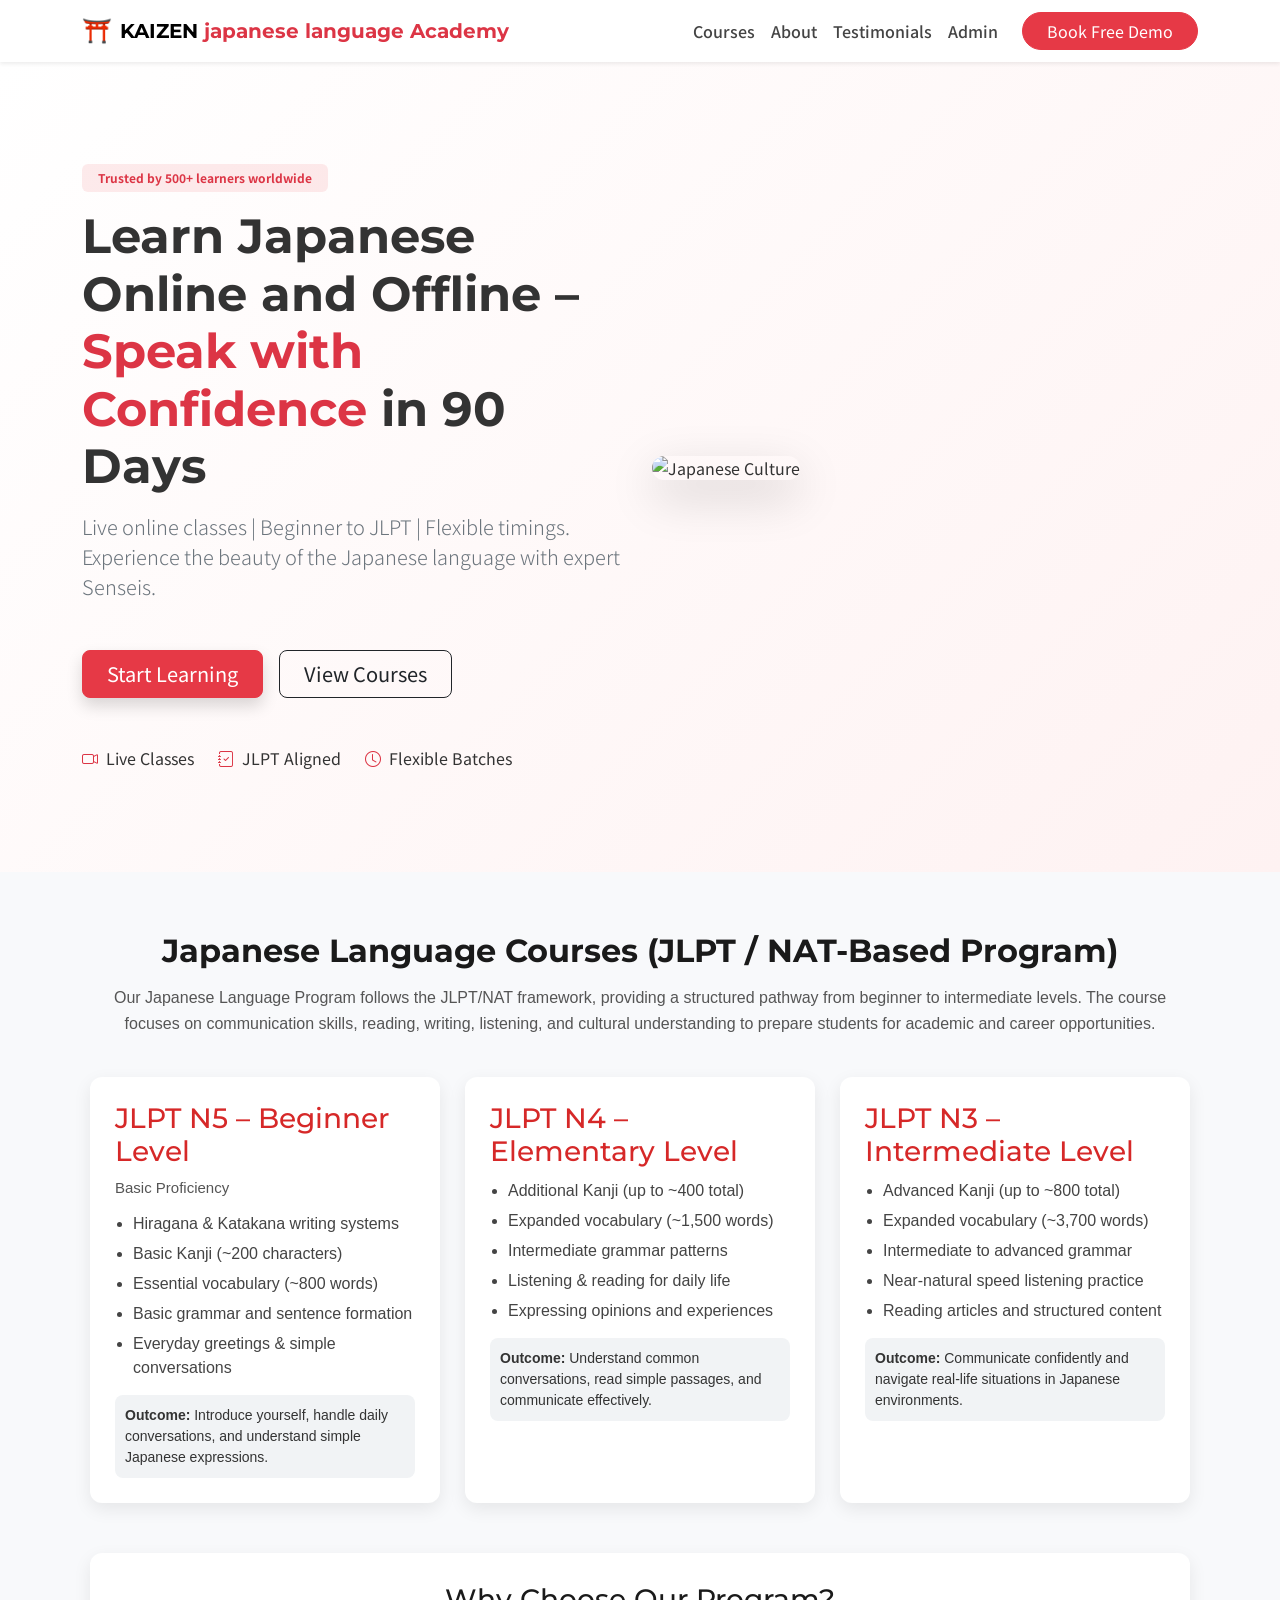
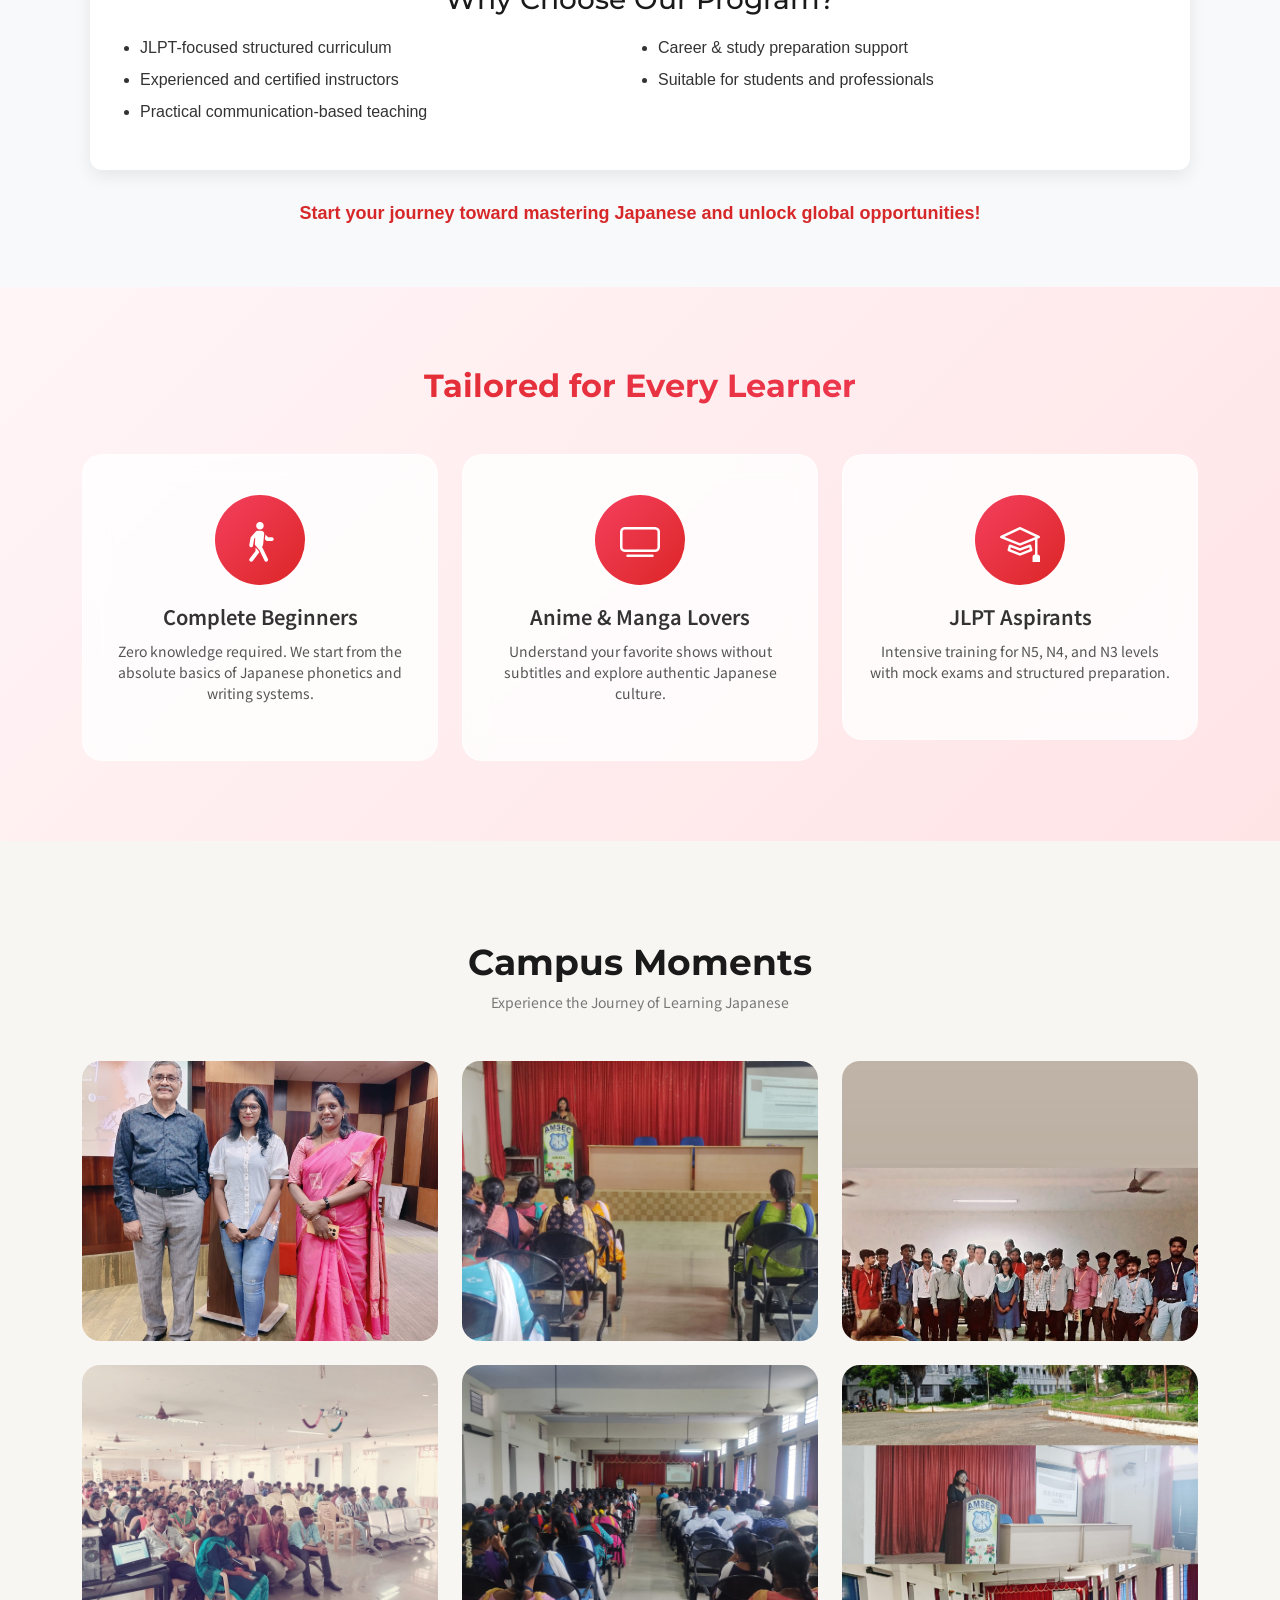
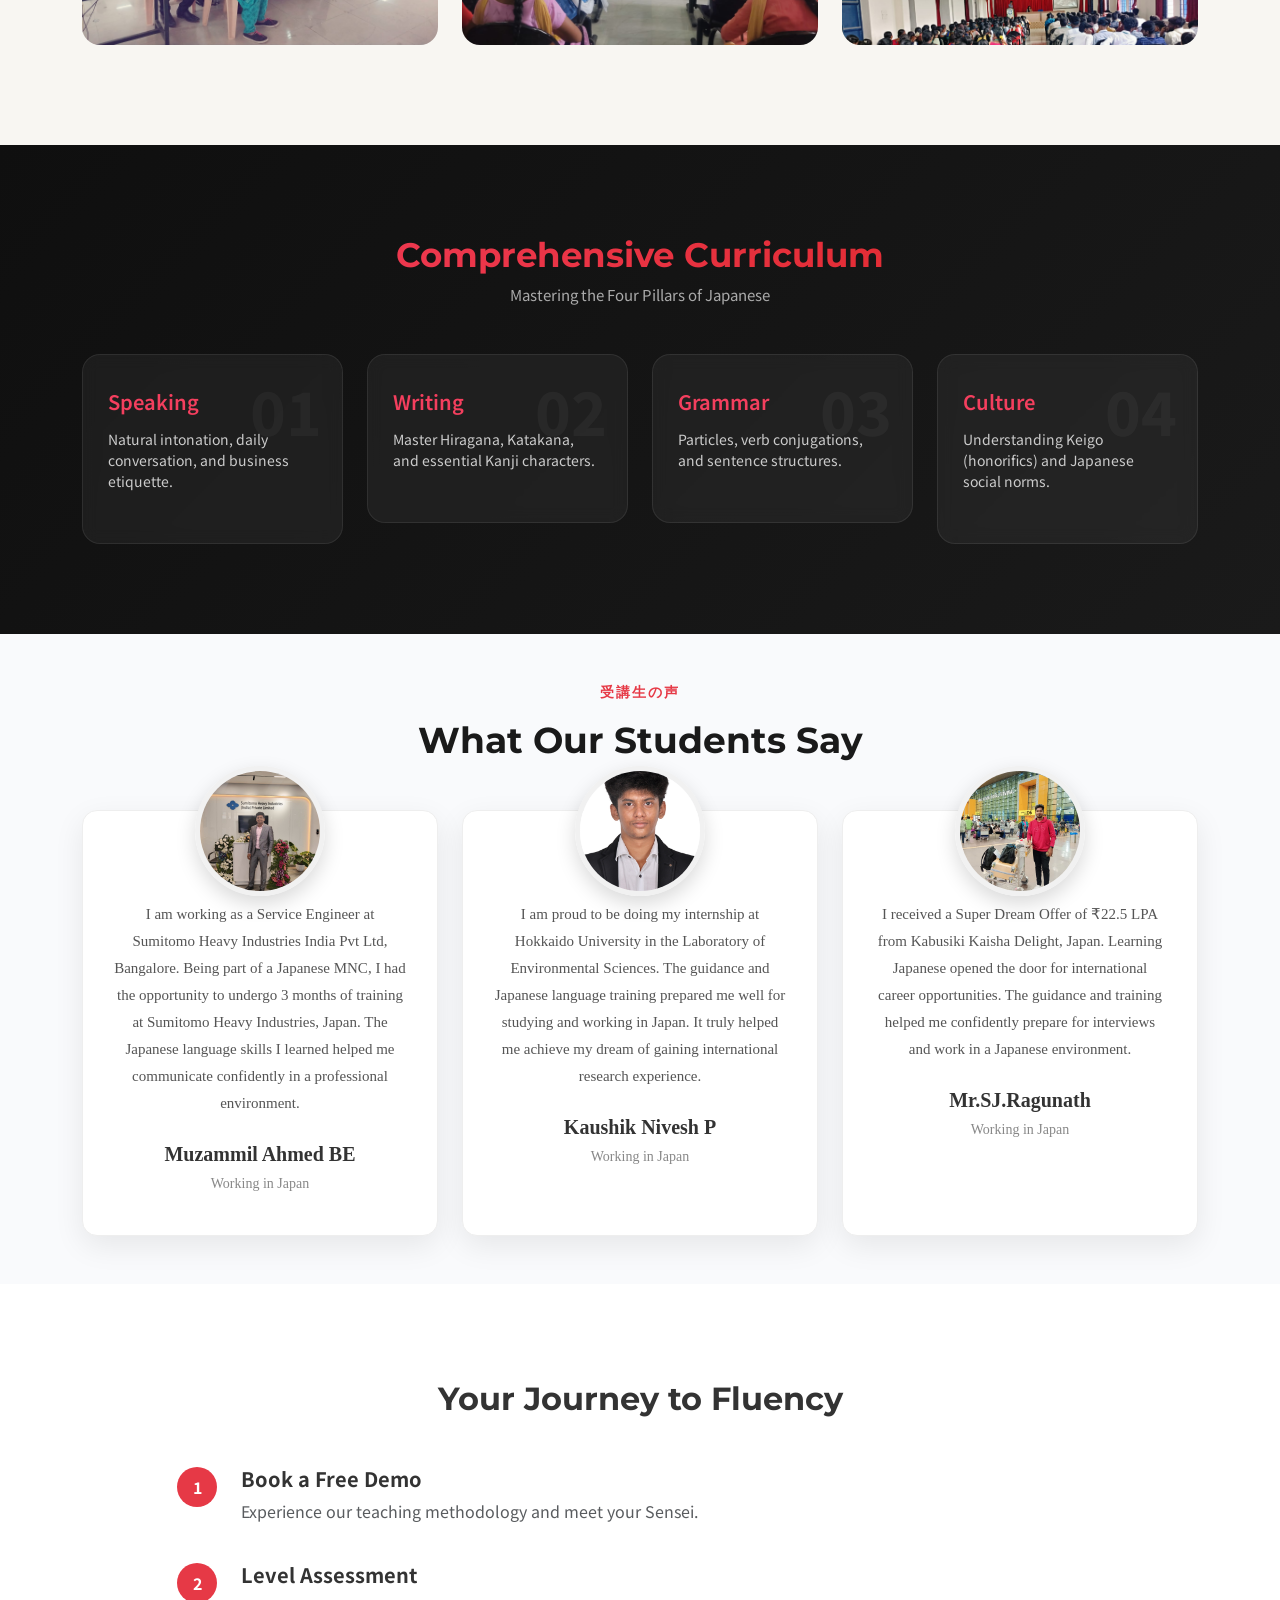
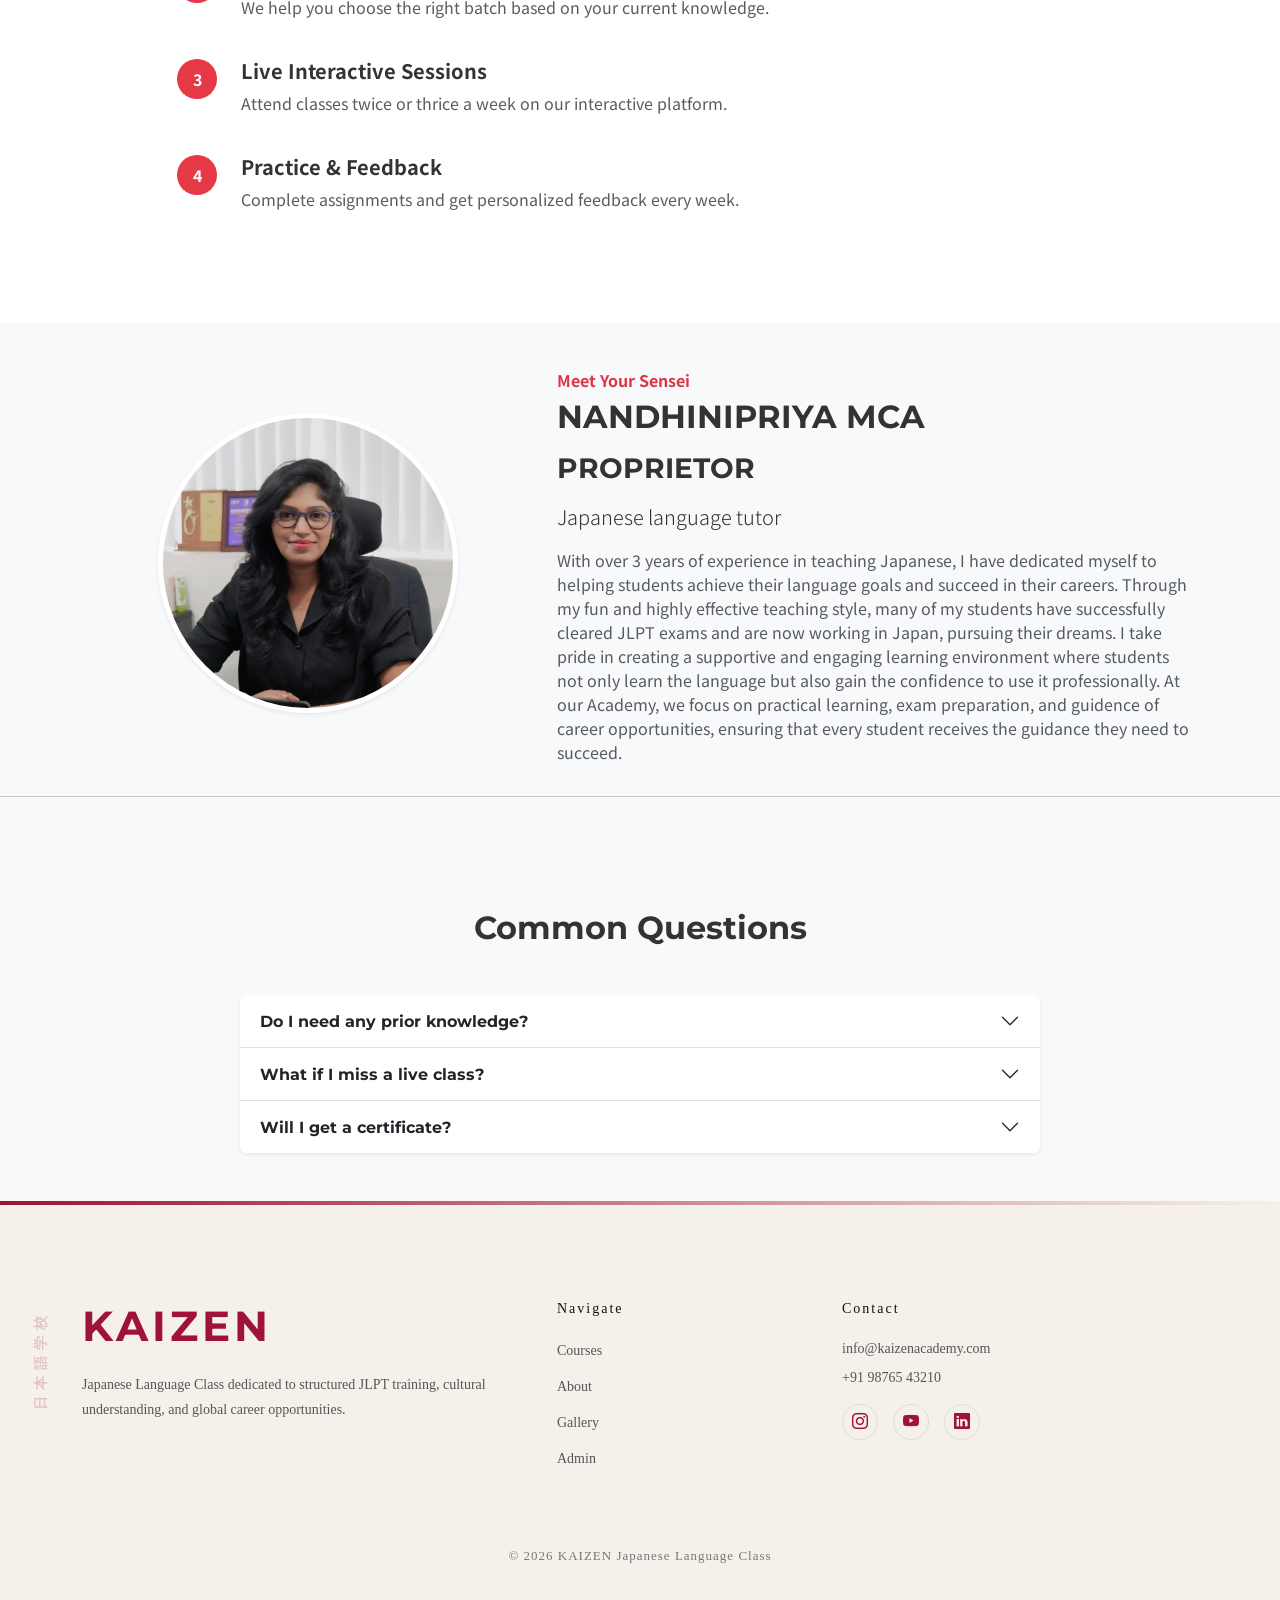
==== index.html @ ab524ec7 "first commit" ====
<!DOCTYPE html>
<html lang="en">
<head>
    <meta charset="UTF-8">
    <meta name="viewport" content="width=device-width, initial-scale=1.0">
    <title>Kaizen japanese language Academy| Master Japanese Online</title>
    <link rel="shortcut icon" href="IMG/icon1.jpg" type="image/x-icon">
    <link href="https://cdn.jsdelivr.net/npm/bootstrap@5.3.0/dist/css/bootstrap.min.css" rel="stylesheet">
    <link href="https://fonts.googleapis.com/css2?family=Montserrat:wght@400;700&family=Noto+Sans+JP:wght@300;500;700&display=swap" rel="stylesheet">
    <link rel="stylesheet" href="https://cdn.jsdelivr.net/npm/bootstrap-icons@1.11.1/font/bootstrap-icons.css">
    <link rel="stylesheet" href="css/style.css">
</head>
<body>

    <nav class="navbar navbar-expand-lg navbar-light bg-white sticky-top shadow-sm">
        <div class="container">
            <a class="navbar-brand d-flex align-items-center" href="index.html">
                <span class="logo-icon me-2">⛩️</span>
                <span class="fw-bold">KAIZEN<span class="text-danger"> japanese language Academy</span></span>
            </a>
            <button class="navbar-toggler" type="button" data-bs-toggle="collapse" data-bs-target="#navbarNav">
                <span class="navbar-toggler-icon"></span>
            </button>
            <div class="collapse navbar-collapse" id="navbarNav">
                <ul class="navbar-nav ms-auto align-items-center">
                    <li class="nav-item"><a class="nav-link" href="#courses">Courses</a></li>
                    <li class="nav-item"><a class="nav-link" href="#about">About</a></li>
                    <li class="nav-item"><a class="nav-link" href="#testimonials">Testimonials</a></li>
                    <li class="nav-item"><a class="nav-link" href="admin-login.html">Admin</a></li>
                    <li class="nav-item ms-lg-3">
                        <a class="btn btn-danger rounded-pill px-4" href="register.html">Book Free Demo</a>
                    </li>
                </ul>
            </div>
        </div>
    </nav>

    <header class="hero-section d-flex align-items-center">
        <div class="container">
            <div class="row align-items-center">
                <div class="col-lg-6">
                    <span class="badge bg-soft-danger text-danger mb-3 px-3 py-2">Trusted by 500+ learners worldwide</span>
                    <h1 class="display-5 fw-bold mb-3">Learn Japanese Online and Offline  – <br><span class="text-danger">Speak with Confidence</span> in 90 Days</h1>
                    <p class="lead mb-5 text-secondary">Live online classes | Beginner to JLPT | Flexible timings. Experience the beauty of the Japanese language with expert Senseis.</p>
                    <div class="d-flex gap-3">
                        <a href="register.html" class="btn btn-danger btn-lg px-4 shadow">Start Learning</a>
                        <a href="#courses" class="btn btn-outline-dark btn-lg px-4">View Courses</a>
                    </div>
                    <div class="mt-5 d-flex gap-4 highlight-icons">
                        <div class="d-flex align-items-center"><i class="bi bi-camera-video me-2 text-danger"></i> Live Classes</div>
                        <div class="d-flex align-items-center"><i class="bi bi-journal-check me-2 text-danger"></i> JLPT Aligned</div>
                        <div class="d-flex align-items-center"><i class="bi bi-clock me-2 text-danger"></i> Flexible Batches</div>
                    </div>
                </div>
                <div class="col-lg-6 d-none d-lg-block">
                    <img src="https://images.unsplash.com/photo-1528164344705-47542687000d?auto=format&fit=crop&w=800&q=80" alt="Japanese Culture" class="img-fluid rounded-4 shadow-lg">
                </div>
            </div>
        </div>
    </header>

    <section class="jlpt-section">
    <div class="jlpt-container">

        <h2 class="jlpt-title">Japanese Language Courses (JLPT / NAT-Based Program)</h2>
        <p class="jlpt-description">
            Our Japanese Language Program follows the JLPT/NAT framework, providing a structured pathway 
            from beginner to intermediate levels. The course focuses on communication skills, reading, writing, 
            listening, and cultural understanding to prepare students for academic and career opportunities.
        </p>

        <div class="level-grid">

            <!-- N5 -->
            <div class="level-card">
                <h3>JLPT N5 – Beginner Level</h3>
                <h4>Basic Proficiency</h4>
                <ul>
                    <li>Hiragana & Katakana writing systems</li>
                    <li>Basic Kanji (~200 characters)</li>
                    <li>Essential vocabulary (~800 words)</li>
                    <li>Basic grammar and sentence formation</li>
                    <li>Everyday greetings & simple conversations</li>
                </ul>
                <div class="outcome">
                    <strong>Outcome:</strong> Introduce yourself, handle daily conversations, and understand simple Japanese expressions.
                </div>
            </div>

            <!-- N4 -->
            <div class="level-card">
                <h3>JLPT N4 – Elementary Level</h3>
                <ul>
                    <li>Additional Kanji (up to ~400 total)</li>
                    <li>Expanded vocabulary (~1,500 words)</li>
                    <li>Intermediate grammar patterns</li>
                    <li>Listening & reading for daily life</li>
                    <li>Expressing opinions and experiences</li>
                </ul>
                <div class="outcome">
                    <strong>Outcome:</strong> Understand common conversations, read simple passages, and communicate effectively.
                </div>
            </div>

            <!-- N3 -->
            <div class="level-card">
                <h3>JLPT N3 – Intermediate Level</h3>
                <ul>
                    <li>Advanced Kanji (up to ~800 total)</li>
                    <li>Expanded vocabulary (~3,700 words)</li>
                    <li>Intermediate to advanced grammar</li>
                    <li>Near-natural speed listening practice</li>
                    <li>Reading articles and structured content</li>
                </ul>
                <div class="outcome">
                    <strong>Outcome:</strong> Communicate confidently and navigate real-life situations in Japanese environments.
                </div>
            </div>

        </div>

        <!-- Why Choose -->
        <div class="why-section">
            <h3>Why Choose Our Program?</h3>
            <ul>
                <li>JLPT-focused structured curriculum</li>
                <li>Experienced and certified instructors</li>
                <li>Practical communication-based teaching</li>
                <li>Career & study preparation support</li>
                <li>Suitable for students and professionals</li>
            </ul>
        </div>

        <div class="cta">
            Start your journey toward mastering Japanese and unlock global opportunities!
        </div>

    </div>
</section>

<section class="learner-section">
    <div class="container">
        <h3 class="text-center learner-title mb-5">
            Tailored for Every Learner
        </h3>

        <div class="row g-4">

            <!-- Beginners -->
            <div class="col-md-4">
                <div class="learner-card">
                    <div class="icon-circle">
                        <i class="bi bi-person-walking"></i>
                    </div>
                    <h5>Complete Beginners</h5>
                    <p>
                        Zero knowledge required. We start from the absolute basics 
                        of Japanese phonetics and writing systems.
                    </p>
                </div>
            </div>

            <!-- Anime Lovers -->
            <div class="col-md-4">
                <div class="learner-card">
                    <div class="icon-circle">
                        <i class="bi bi-tv"></i>
                    </div>
                    <h5>Anime & Manga Lovers</h5>
                    <p>
                        Understand your favorite shows without subtitles 
                        and explore authentic Japanese culture.
                    </p>
                </div>
            </div>

            <!-- JLPT Aspirants -->
            <div class="col-md-4">
                <div class="learner-card">
                    <div class="icon-circle">
                        <i class="bi bi-mortarboard"></i>
                    </div>
                    <h5>JLPT Aspirants</h5>
                    <p>
                        Intensive training for N5, N4, and N3 levels 
                        with mock exams and structured preparation.
                    </p>
                </div>
            </div>

        </div>
    </div>
</section>
<section id="gallery" class="gallery-section">
    <div class="container">

        <div class="text-center mb-5">
            <h2 class="gallery-title">Campus Moments</h2>
            <p class="gallery-subtitle">Experience the Journey of Learning Japanese</p>
        </div>

        <div class="row g-4">

            <!-- Image 1 -->
            <div class="col-lg-4 col-md-6">
                <div class="gallery-card">
                    <img src="IMG/c2.jpeg" alt="Classroom">
                    <div class="gallery-overlay">
                        <h5>Interactive Classes</h5>
                    </div>
                </div>
            </div>

            <!-- Image 2 -->
            <div class="col-lg-4 col-md-6">
                <div class="gallery-card">
                    <img src="IMG/c3.jpeg" alt="JLPT Training">
                    <div class="gallery-overlay">
                        <h5>JLPT Preparation</h5>
                    </div>
                </div>
            </div>

            <!-- Image 3 -->
            <div class="col-lg-4 col-md-6">
                <div class="gallery-card">
                    <img src="IMG/c4.jpeg" alt="Cultural Activities">
                    <div class="gallery-overlay">
                        <h5>Cultural Activities</h5>
                    </div>
                </div>
            </div>

            <!-- Image 4 -->
            <div class="col-lg-4 col-md-6">
                <div class="gallery-card">
                    <img src="IMG/c5.jpeg" alt="Student Success">
                    <div class="gallery-overlay">
                        <h5>Student Achievements</h5>
                    </div>
                </div>
            </div>

            <!-- Image 5 -->
            <div class="col-lg-4 col-md-6">
                <div class="gallery-card">
                    <img src="IMG/c9.jpeg" alt="Group Session">
                    <div class="gallery-overlay">
                        <h5>Group Sessions</h5>
                    </div>
                </div>
            </div>

            <!-- Image 6 -->
            <div class="col-lg-4 col-md-6">
                <div class="gallery-card">
                    <img src="IMG/c8.jpeg" alt="Language Practice">
                    <div class="gallery-overlay">
                        <h5>Language Practice</h5>
                    </div>
                </div>
            </div>

        </div>
    </div>
</section>
<section id="courses" class="curriculum-section">
    <div class="container">
        <div class="text-center mb-5">
            <h2 class="curriculum-title">Comprehensive Curriculum</h2>
            <p class="curriculum-subtitle">Mastering the Four Pillars of Japanese</p>
        </div>

        <div class="row g-4">

            <!-- Speaking -->
            <div class="col-lg-3 col-md-6">
                <div class="curriculum-card">
                    <span class="bg-number">01</span>
                    <h5>Speaking</h5>
                    <p>Natural intonation, daily conversation, and business etiquette.</p>
                </div>
            </div>

            <!-- Writing -->
            <div class="col-lg-3 col-md-6">
                <div class="curriculum-card">
                    <span class="bg-number">02</span>
                    <h5>Writing</h5>
                    <p>Master Hiragana, Katakana, and essential Kanji characters.</p>
                </div>
            </div>

            <!-- Grammar -->
            <div class="col-lg-3 col-md-6">
                <div class="curriculum-card">
                    <span class="bg-number">03</span>
                    <h5>Grammar</h5>
                    <p>Particles, verb conjugations, and sentence structures.</p>
                </div>
            </div>

            <!-- Culture -->
            <div class="col-lg-3 col-md-6">
                <div class="curriculum-card">
                    <span class="bg-number">04</span>
                    <h5>Culture</h5>
                    <p>Understanding Keigo (honorifics) and Japanese social norms.</p>
                </div>
            </div>

        </div>
    </div>
</section>
<section id="testimonials" class="testimonial-section py-5">
<div class="container">

<div class="text-center mb-5">
<p class="testimonial-jp">受講生の声</p>
<h2 class="testimonial-title">What Our Students Say</h2>
</div>

<div class="row g-4">

<!-- Testimonial 1 -->
<div class="col-lg-4 col-md-6">
<div class="testimonial-card">

<div class="student-img">
<img src="IMG/s2.jpeg" alt="Arun Kumar">
</div>

<div class="stars">
★★★★★
</div>

<p class="testimonial-text">
I am working as a Service Engineer at Sumitomo Heavy Industries India Pvt Ltd, Bangalore.
Being part of a Japanese MNC, I had the opportunity to undergo 3 months of training at Sumitomo Heavy Industries, Japan.
The Japanese language skills I learned helped me communicate confidently in a professional environment.

<div class="student-info">
<h5>Muzammil Ahmed BE</h5>
<span>Working in Japan</span>
</div>

</div>
</div>


<!-- Testimonial 2 -->
<div class="col-lg-4 col-md-6">
<div class="testimonial-card">

<div class="student-img">
<img src="IMG/s1.jpeg" alt="Priya">
</div>

<div class="stars">
★★★★★
</div>

<p class="testimonial-text">
I am proud to be doing my internship at Hokkaido University in the Laboratory of Environmental Sciences.
The guidance and Japanese language training prepared me well for studying and working in Japan.
It truly helped me achieve my dream of gaining international research experience.</p>

<div class="student-info">
<h5>Kaushik Nivesh P</h5>
<span>Working in Japan</span>
</div>

</div>
</div>


<!-- Testimonial 3 -->
<div class="col-lg-4 col-md-6">
<div class="testimonial-card">

<div class="student-img">
<img src="IMG/s5.png" alt="Karthik">
</div>

<div class="stars">
★★★★★
</div>

<p class="testimonial-text">
I received a Super Dream Offer of ₹22.5 LPA from Kabusiki Kaisha Delight, Japan.
Learning Japanese opened the door for international career opportunities.
The guidance and training helped me confidently prepare for interviews and work in a Japanese environment.</p>

<div class="student-info">
<h5>Mr.SJ.Ragunath</h5>
<span>Working in Japan</span>
</div>

</div>
</div>

</div>
</div>


</section>
    <section class="py-5">
        <div class="container py-5">
            <h2 class="text-center fw-bold mb-5">Your Journey to Fluency</h2>
            <div class="row justify-content-center">
                <div class="col-md-10">
                    <div class="timeline">
                        <div class="timeline-item d-flex mb-4">
                            <div class="step-num me-4">1</div>
                            <div>
                                <h5 class="fw-bold">Book a Free Demo</h5>
                                <p class="text-muted">Experience our teaching methodology and meet your Sensei.</p>
                            </div>
                        </div>
                        <div class="timeline-item d-flex mb-4">
                            <div class="step-num me-4">2</div>
                            <div>
                                <h5 class="fw-bold">Level Assessment</h5>
                                <p class="text-muted">We help you choose the right batch based on your current knowledge.</p>
                            </div>
                        </div>
                        <div class="timeline-item d-flex mb-4">
                            <div class="step-num me-4">3</div>
                            <div>
                                <h5 class="fw-bold">Live Interactive Sessions</h5>
                                <p class="text-muted">Attend classes twice or thrice a week on our interactive platform.</p>
                            </div>
                        </div>
                        <div class="timeline-item d-flex">
                            <div class="step-num me-4">4</div>
                            <div>
                                <h5 class="fw-bold">Practice & Feedback</h5>
                                <p class="text-muted">Complete assignments and get personalized feedback every week.</p>
                            </div>
                        </div>
                    </div>
                </div>
            </div>
        </div>
    </section>

    <section class="py-5 bg-light">
        <div class="container">
            <div class="row align-items-center">
                <div class="col-md-5 text-center">
                    <img src="IMG/sensei.jpg.jpeg" alt="Instructor" class="img-fluid rounded-circle border border-5 border-white shadow-sm mb-4" style="width: 300px; height: 300px; object-fit: cover;">
                </div>
                <div class="col-md-7">
                    <h6 class="text-danger fw-bold uppercase">Meet Your Sensei</h6>
                    <h2 class="fw-bold mb-3"> NANDHINIPRIYA MCA</h2>
                    <h3 class="fw-bold mb-3"> PROPRIETOR</h3>
                    
                    <p class="lead">  Japanese language tutor </p>
                    <p class="text-muted">
With over 3 years of experience in teaching Japanese, I have dedicated myself to helping students achieve their language goals and succeed in their careers.

Through my fun and highly effective teaching style, many of my students have successfully cleared JLPT exams and are now working in Japan, pursuing their dreams. 

I take pride in creating a supportive and engaging learning environment where students not only learn the language but also gain the confidence to use it professionally.

At our Academy, we focus on practical learning, exam preparation, and guidence of career opportunities, ensuring that every student receives the guidance they need to succeed.</p>
                </div>
            </div>
        </div>
        <hr>
    </section>

   

    <section class="py-5 bg-light">
        <div class="container">
            <h2 class="text-center fw-bold mb-5">Common Questions</h2>
            <div class="accordion accordion-flush mx-auto shadow-sm rounded-3 overflow-hidden" id="faqAccordion" style="max-width: 800px;">
                <div class="accordion-item">
                    <h2 class="accordion-header">
                        <button class="accordion-button collapsed fw-bold" type="button" data-bs-toggle="collapse" data-bs-target="#faq1">
                            Do I need any prior knowledge?
                        </button>
                    </h2>
                    <div id="faq1" class="accordion-collapse collapse" data-bs-parent="#faqAccordion">
                        <div class="accordion-body">Not at all! Our Beginner course is designed for those who don't know a single word of Japanese.</div>
                    </div>
                </div>
                <div class="accordion-item">
                    <h2 class="accordion-header">
                        <button class="accordion-button collapsed fw-bold" type="button" data-bs-toggle="collapse" data-bs-target="#faq2">
                            What if I miss a live class?
                        </button>
                    </h2>
                    <div id="faq2" class="accordion-collapse collapse" data-bs-parent="#faqAccordion">
                        <div class="accordion-body">All sessions are recorded. You will have access to the recordings via the student portal for 48 hours after the class.</div>
                    </div>
                </div>
                <div class="accordion-item">
                    <h2 class="accordion-header">
                        <button class="accordion-button collapsed fw-bold" type="button" data-bs-toggle="collapse" data-bs-target="#faq3">
                            Will I get a certificate?
                        </button>
                    </h2>
                    <div id="faq3" class="accordion-collapse collapse" data-bs-parent="#faqAccordion">
                        <div class="accordion-body">Yes, upon completion of each level and passing our internal assessment, you will receive a digital certificate of completion.</div>
                    </div>
                </div>
            </div>
        </div>
    </section>

    <footer class="japanese-footer">
    <div class="container position-relative">

        <!-- Vertical Japanese Text -->
        <div class="vertical-jp">
            日本語学校
        </div>

        <div class="row align-items-start gy-5">

            <!-- Brand Section -->
            <div class="col-lg-5">
                <h3 class="footer-logo">KAIZEN</h3>
                <p class="footer-desc">
                    Japanese Language Class dedicated to structured JLPT training,
                    cultural understanding, and global career opportunities.
                </p>
            </div>

            <!-- Links -->
            <div class="col-lg-3">
                <h6 class="footer-title">Navigate</h6>
                <ul class="footer-menu">
                    <li><a href="#">Courses</a></li>
                    <li><a href="#">About</a></li>
                    <li><a href="#">Gallery</a></li>
                    <li><a href="admin-login.html">Admin</a></li>
                </ul>
            </div>

            <!-- Contact -->
            <div class="col-lg-4">
                <h6 class="footer-title">Contact</h6>
                <p class="footer-contact">info@kaizenacademy.com</p>
                <p class="footer-contact">+91 98765 43210</p>

                <div class="footer-social mt-3">
                    <a href="#"><i class="bi bi-instagram"></i></a>
                    <a href="#"><i class="bi bi-youtube"></i></a>
                    <a href="#"><i class="bi bi-linkedin"></i></a>
                </div>
            </div>

        </div>

        <div class="footer-bottom-text">
            © 2026 KAIZEN Japanese Language Class
        </div>

    </div>
</footer>
    <script src="https://cdn.jsdelivr.net/npm/bootstrap@5.3.0/dist/js/bootstrap.bundle.min.js"></script>
</body>
</html>
---- css/style.css ----
:root {
    --japanese-red: #E63946;
    --soft-gray: #F8F9FA;
    --dark-zen: #1D3557;
    --white: #ffffff;
}

body {
    font-family: 'Noto Sans JP', sans-serif;
    color: #333;
    overflow-x: hidden;
}

h1, h2, h3, .navbar-brand {
    font-family: 'Montserrat', sans-serif;
}

.bg-soft-danger {
    background-color: rgba(230, 57, 70, 0.1);
}

.hero-section {
    min-height: 90vh;
    background: linear-gradient(135deg, #fff 0%, #fef2f2 100%);
    padding: 80px 0;
}

.divider {
    width: 60px;
    height: 4px;
    background: var(--japanese-red);
    border-radius: 2px;
}

.btn-danger {
    background-color: var(--japanese-red);
    border-color: var(--japanese-red);
    transition: all 0.3s ease;
}

.btn-danger:hover {
    background-color: #c92a35;
    transform: translateY(-2px);
    box-shadow: 0 4px 15px rgba(230, 57, 70, 0.3);
}

.hover-up {
    transition: transform 0.3s ease;
}

.hover-up:hover {
    transform: translateY(-10px);
}

.step-num {
    width: 40px;
    height: 40px;
    background: var(--japanese-red);
    color: white;
    border-radius: 50%;
    display: flex;
    align-items: center;
    justify-content: center;
    font-weight: bold;
    flex-shrink: 0;
}

.timeline-item {
    position: relative;
}

.navbar-nav .nav-link {
    font-weight: 500;
    color: #444;
    padding: 0.5rem 1rem;
}

.logo-icon {
    font-size: 1.5rem;
}

/* Animations */
@keyframes fadeIn {
    from { opacity: 0; transform: translateY(20px); }
    to { opacity: 1; transform: translateY(0); }
}

section {
    animation: fadeIn 0.8s ease-out;
}

/* Form Styles */
.form-control:focus {
    border-color: var(--japanese-red);
    box-shadow: 0 0 0 0.25rem rgba(230, 57, 70, 0.1);
}

/* Section Styling */
.jlpt-section {
    padding: 60px 20px;
    background: #f8f9fb;
    font-family: 'Segoe UI', sans-serif;
}

.jlpt-container {
    max-width: 1100px;
    margin: auto;
}

.jlpt-title {
    text-align: center;
    font-size: 32px;
    font-weight: 700;
    color: #1a1a1a;
    margin-bottom: 15px;
}

.jlpt-description {
    text-align: center;
    color: #555;
    margin-bottom: 40px;
    line-height: 1.6;
}

/* Cards */
.level-grid {
    display: grid;
    grid-template-columns: repeat(auto-fit, minmax(300px, 1fr));
    gap: 25px;
}

.level-card {
    background: #ffffff;
    padding: 25px;
    border-radius: 12px;
    box-shadow: 0 6px 18px rgba(0,0,0,0.08);
    transition: 0.3s;
}

.level-card:hover {
    transform: translateY(-5px);
}

.level-card h3 {
    color: #d62828;
    margin-bottom: 10px;
}

.level-card h4 {
    font-size: 15px;
    color: #555;
    margin-bottom: 15px;
}

.level-card ul {
    padding-left: 18px;
    margin-bottom: 15px;
}

.level-card ul li {
    margin-bottom: 6px;
    color: #444;
}

.outcome {
    background: #f1f3f5;
    padding: 10px;
    border-radius: 8px;
    font-size: 14px;
}

/* Why Choose */
.why-section {
    margin-top: 50px;
    background: #ffffff;
    padding: 30px;
    border-radius: 12px;
    box-shadow: 0 6px 18px rgba(0,0,0,0.08);
}

.why-section h3 {
    text-align: center;
    margin-bottom: 20px;
    color: #1a1a1a;
}

.why-section ul {
    columns: 2;
    padding-left: 20px;
}

.why-section ul li {
    margin-bottom: 8px;
}

.cta {
    text-align: center;
    margin-top: 30px;
    font-weight: 600;
    color: #d62828;
    font-size: 18px;
}

/* Section Background */
.learner-section {
    background: linear-gradient(135deg, #fff5f7, #ffe4e6);
    padding: 80px 0;
}

/* Title */
.learner-title {
    font-weight: 700;
    font-size: 32px;
    background: linear-gradient(90deg, #dc2626, #f43f5e);
    -webkit-background-clip: text;
    -webkit-text-fill-color: transparent;
}

/* Card Style */
.learner-card {
    position: relative;
    background: rgba(255,255,255,0.8);
    backdrop-filter: blur(12px);
    border-radius: 20px;
    padding: 40px 25px;
    text-align: center;
    transition: all 0.4s ease;
    border: 1px solid rgba(255,255,255,0.4);
    overflow: hidden;
}

/* Glow Border Effect */
.learner-card::before {
    content: "";
    position: absolute;
    inset: 0;
    border-radius: 20px;
    padding: 2px;
    background: linear-gradient(45deg, #f43f5e, #dc2626);
    -webkit-mask: linear-gradient(#fff 0 0) content-box, linear-gradient(#fff 0 0);
    -webkit-mask-composite: destination-out;
    mask-composite: exclude;
    opacity: 0;
    transition: 0.4s;
}

.learner-card:hover::before {
    opacity: 1;
}

/* Hover Animation */
.learner-card:hover {
    transform: translateY(-12px);
    box-shadow: 0 20px 40px rgba(220,38,38,0.2);
}

/* Icon Circle */
.icon-circle {
    width: 90px;
    height: 90px;
    margin: auto;
    border-radius: 50%;
    background: linear-gradient(135deg, #f43f5e, #dc2626);
    display: flex;
    align-items: center;
    justify-content: center;
    font-size: 40px;
    color: white;
    margin-bottom: 20px;
    transition: 0.4s;
}

.learner-card:hover .icon-circle {
    transform: rotate(10deg) scale(1.1);
}

/* Card Text */
.learner-card h5 {
    font-weight: 600;
    margin-bottom: 12px;
}

.learner-card p {
    font-size: 14px;
    color: #555;
}

/* Section Background */
.curriculum-section {
    background: linear-gradient(135deg, #0f0f0f, #1a1a1a);
    padding: 90px 0;
    color: white;
}

/* Title */
.curriculum-title {
    font-size: 34px;
    font-weight: 700;
    background: linear-gradient(90deg, #f43f5e, #dc2626);
    -webkit-background-clip: text;
    -webkit-text-fill-color: transparent;
}

.curriculum-subtitle {
    color: #aaa;
    font-size: 15px;
}

/* Card */
.curriculum-card {
    position: relative;
    background: rgba(255,255,255,0.05);
    backdrop-filter: blur(8px);
    border-radius: 18px;
    padding: 35px 25px;
    border: 1px solid rgba(255,255,255,0.08);
    overflow: hidden;
    transition: all 0.4s ease;
}

/* Glow Hover */
.curriculum-card:hover {
    transform: translateY(-12px);
    border: 1px solid #f43f5e;
    box-shadow: 0 15px 40px rgba(244,63,94,0.25);
}

/* Background Big Number */
.bg-number {
    position: absolute;
    top: 10px;
    right: 20px;
    font-size: 60px;
    font-weight: 800;
    color: rgba(255,255,255,0.04);
}

/* Headings */
.curriculum-card h5 {
    font-weight: 600;
    margin-bottom: 15px;
    color: #f43f5e;
}

/* Text */
.curriculum-card p {
    font-size: 14px;
    color: #ccc;
}




/* Section Background */
.curriculum-section {
    background: linear-gradient(135deg, #0f0f0f, #1a1a1a);
    padding: 90px 0;
    color: white;
}

/* Title */
.curriculum-title {
    font-size: 34px;
    font-weight: 700;
    background: linear-gradient(90deg, #f43f5e, #dc2626);
    -webkit-background-clip: text;
    -webkit-text-fill-color: transparent;
}

.curriculum-subtitle {
    color: #aaa;
    font-size: 15px;
}

/* Card */
.curriculum-card {
    position: relative;
    background: rgba(255,255,255,0.05);
    backdrop-filter: blur(8px);
    border-radius: 18px;
    padding: 35px 25px;
    border: 1px solid rgba(255,255,255,0.08);
    overflow: hidden;
    transition: all 0.4s ease;
}

/* Glow Hover */
.curriculum-card:hover {
    transform: translateY(-12px);
    border: 1px solid #f43f5e;
    box-shadow: 0 15px 40px rgba(244,63,94,0.25);
}

/* Background Big Number */
.bg-number {
    position: absolute;
    top: 10px;
    right: 20px;
    font-size: 60px;
    font-weight: 800;
    color: rgba(255,255,255,0.04);
}

/* Headings */
.curriculum-card h5 {
    font-weight: 600;
    margin-bottom: 15px;
    color: #f43f5e;
}

/* Text */
.curriculum-card p {
    font-size: 14px;
    color: #ccc;
}

/* Section Background */
.gallery-section {
    background: #f8f6f2;
    padding: 100px 0;
}

/* Heading */
.gallery-title {
    font-size: 36px;
    font-weight: 700;
    color: #1a1a1a;
}

.gallery-subtitle {
    color: #777;
    font-size: 14px;
}

/* Card */
.gallery-card {
    position: relative;
    overflow: hidden;
    border-radius: 18px;
    cursor: pointer;
    transition: transform 0.4s ease;
}

/* Image */
.gallery-card img {
    width: 100%;
    height: 280px;
    object-fit: cover;
    transition: transform 0.6s ease;
}

/* Overlay */
.gallery-overlay {
    position: absolute;
    bottom: 0;
    left: 0;
    width: 100%;
    padding: 20px;
    background: linear-gradient(to top, rgba(0,0,0,0.7), transparent);
    color: white;
    transform: translateY(100%);
    transition: transform 0.4s ease;
}

/* Hover Effects */
.gallery-card:hover img {
    transform: scale(1.12);
}

.gallery-card:hover .gallery-overlay {
    transform: translateY(0);
}

.gallery-card:hover {
    transform: translateY(-10px);
}

/* Overlay Title */
.gallery-overlay h5 {
    font-weight: 600;
    margin: 0;
}

/* Background - Japanese paper tone */
.japanese-footer {
    background: #f5f1ea;
    padding: 100px 0 50px;
    position: relative;
    font-family: 'Noto Serif JP', serif;
    overflow: hidden;
}

/* Vertical Japanese Text */
.vertical-jp {
    position: absolute;
    left: -30px;
    top: 50%;
    transform: rotate(-90deg) translateY(-50%);
    transform-origin: left top;
    font-size: 14px;
    letter-spacing: 6px;
    color: rgba(159,18,57,0.2);
    font-weight: 600;
}

/* Logo */
.footer-logo {
    font-size: 42px;
    font-weight: 700;
    letter-spacing: 4px;
    color: #9f1239;
    margin-bottom: 20px;
}

/* Description */
.footer-desc {
    font-size: 14px;
    line-height: 1.8;
    color: #555;
}

/* Section Titles */
.footer-title {
    font-size: 14px;
    letter-spacing: 2px;
    margin-bottom: 20px;
    color: #111;
}

/* Menu */
.footer-menu {
    list-style: none;
    padding: 0;
}

.footer-menu li {
    margin-bottom: 12px;
}

.footer-menu a {
    text-decoration: none;
    color: #555;
    font-size: 14px;
    transition: all 0.3s ease;
}

.footer-menu a:hover {
    color: #9f1239;
    padding-left: 6px;
}

/* Contact */
.footer-contact {
    font-size: 14px;
    color: #555;
    margin-bottom: 8px;
}

/* Social */
.footer-social {
    display: flex;
    gap: 15px;
}

.footer-social a {
    width: 36px;
    height: 36px;
    border: 1px solid #ddd;
    display: flex;
    align-items: center;
    justify-content: center;
    border-radius: 50%;
    color: #9f1239;
    transition: all 0.3s ease;
}

.footer-social a:hover {
    background: #9f1239;
    color: white;
    transform: translateY(-4px);
}

/* Bottom Text */
.footer-bottom-text {
    text-align: center;
    margin-top: 60px;
    font-size: 13px;
    color: #777;
    letter-spacing: 1px;
}

/* Subtle Top Brush Line */
.japanese-footer::before {
    content: "";
    position: absolute;
    top: 0;
    left: 0;
    width: 100%;
    height: 4px;
    background: linear-gradient(to right, #9f1239, transparent);
}


/* Section */
.testimonial-section {
    background: #f9f6f1;
    padding: 100px 0;
    font-family: 'Noto Serif JP', serif;
}

/* Heading */
.testimonial-jp {
    letter-spacing: 4px;
    font-size: 14px;
    color: #b91c1c;
}

.testimonial-title {
    font-size: 36px;
    font-weight: 600;
    color: #1a1a1a;
}

/* Card */
.testimonial-card {
    background: #ffffff;
    padding: 70px 35px 40px;
    border-radius: 16px;
    text-align: center;
    position: relative;
    border: 1px solid #eee;
    transition: all 0.4s ease;
}

/* Hover */
.testimonial-card:hover {
    transform: translateY(-10px);
    box-shadow: 0 20px 40px rgba(0,0,0,0.08);
}

/* Student Image */
.student-img {
    position: absolute;
    top: -45px;
    left: 50%;
    transform: translateX(-50%);
}

.student-img img {
    width: 90px;
    height: 90px;
    border-radius: 50%;
    border: 5px solid #fff;
    object-fit: cover;
    box-shadow: 0 8px 20px rgba(0,0,0,0.15);
}

/* Text */
.testimonial-card p {
    font-size: 15px;
    color: #555;
    line-height: 1.8;
    margin-top: 20px;
    margin-bottom: 25px;
}

/* Student Info */
.student-info h6 {
    margin: 0;
    font-weight: 600;
    color: #111;
}

.student-info span {
    font-size: 13px;
    color: #b91c1c;
}
.testimonial-section{
background:#f9fafc;
}

.testimonial-title{
font-weight:700;
font-size:36px;
}

.testimonial-jp{
color:#e63946;
font-weight:600;
letter-spacing:2px;
}

.testimonial-card{
background:white;
padding:40px 30px;
border-radius:15px;
text-align:center;
box-shadow:0 10px 30px rgba(0,0,0,0.08);
transition:0.3s;
height:100%;
}

.testimonial-card:hover{
transform:translateY(-10px);
box-shadow:0 15px 40px rgba(0,0,0,0.15);
}

.student-img{
width:130px;
height:130px;
margin:auto;
margin-bottom:20px;
}

.student-img img{
width:100%;
height:100%;
border-radius:50%;
object-fit:cover;
border:5px solid #f1f1f1;
}

.stars{
color:#ffb400;
font-size:20px;
margin-bottom:15px;
}

.testimonial-text{
font-size:15px;
color:#555;
margin-bottom:20px;
}

.student-info h5{
font-weight:600;
margin-bottom:5px;
}

.student-info span{
font-size:14px;
color:#888;
}
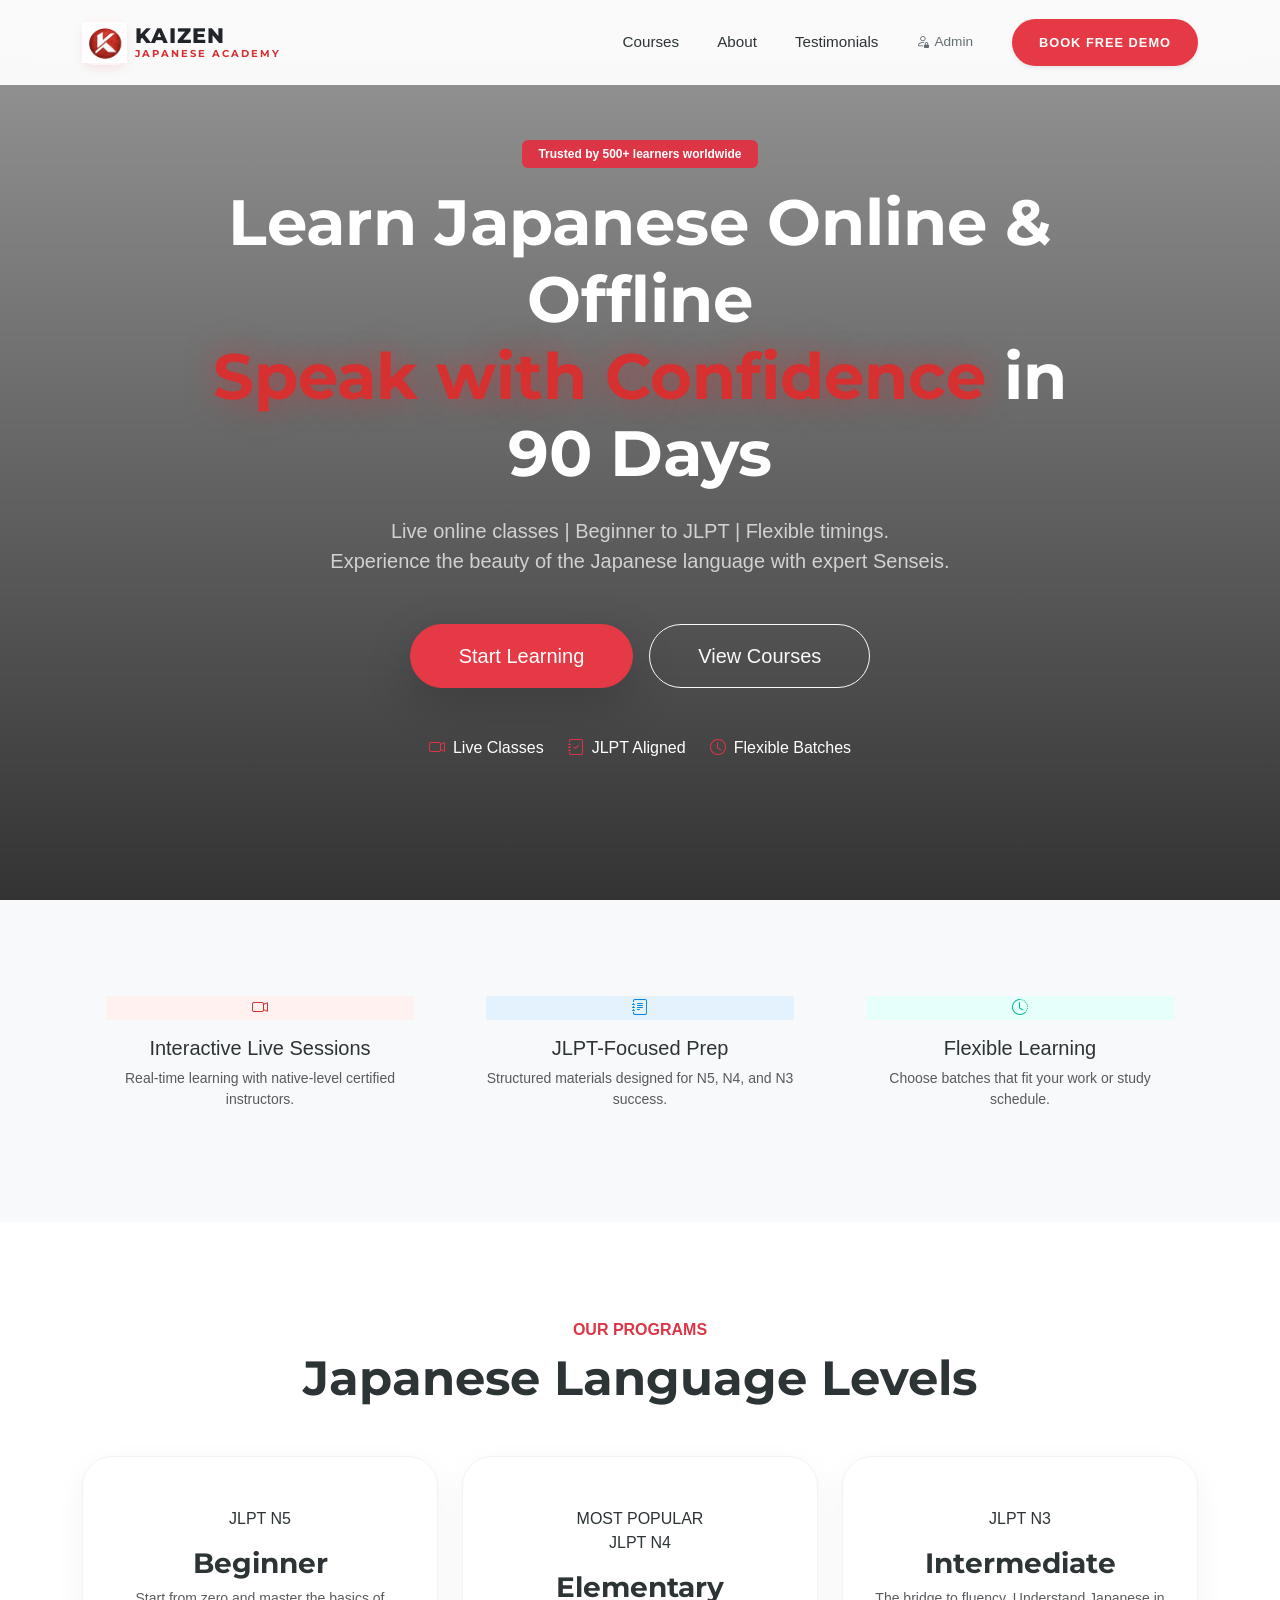
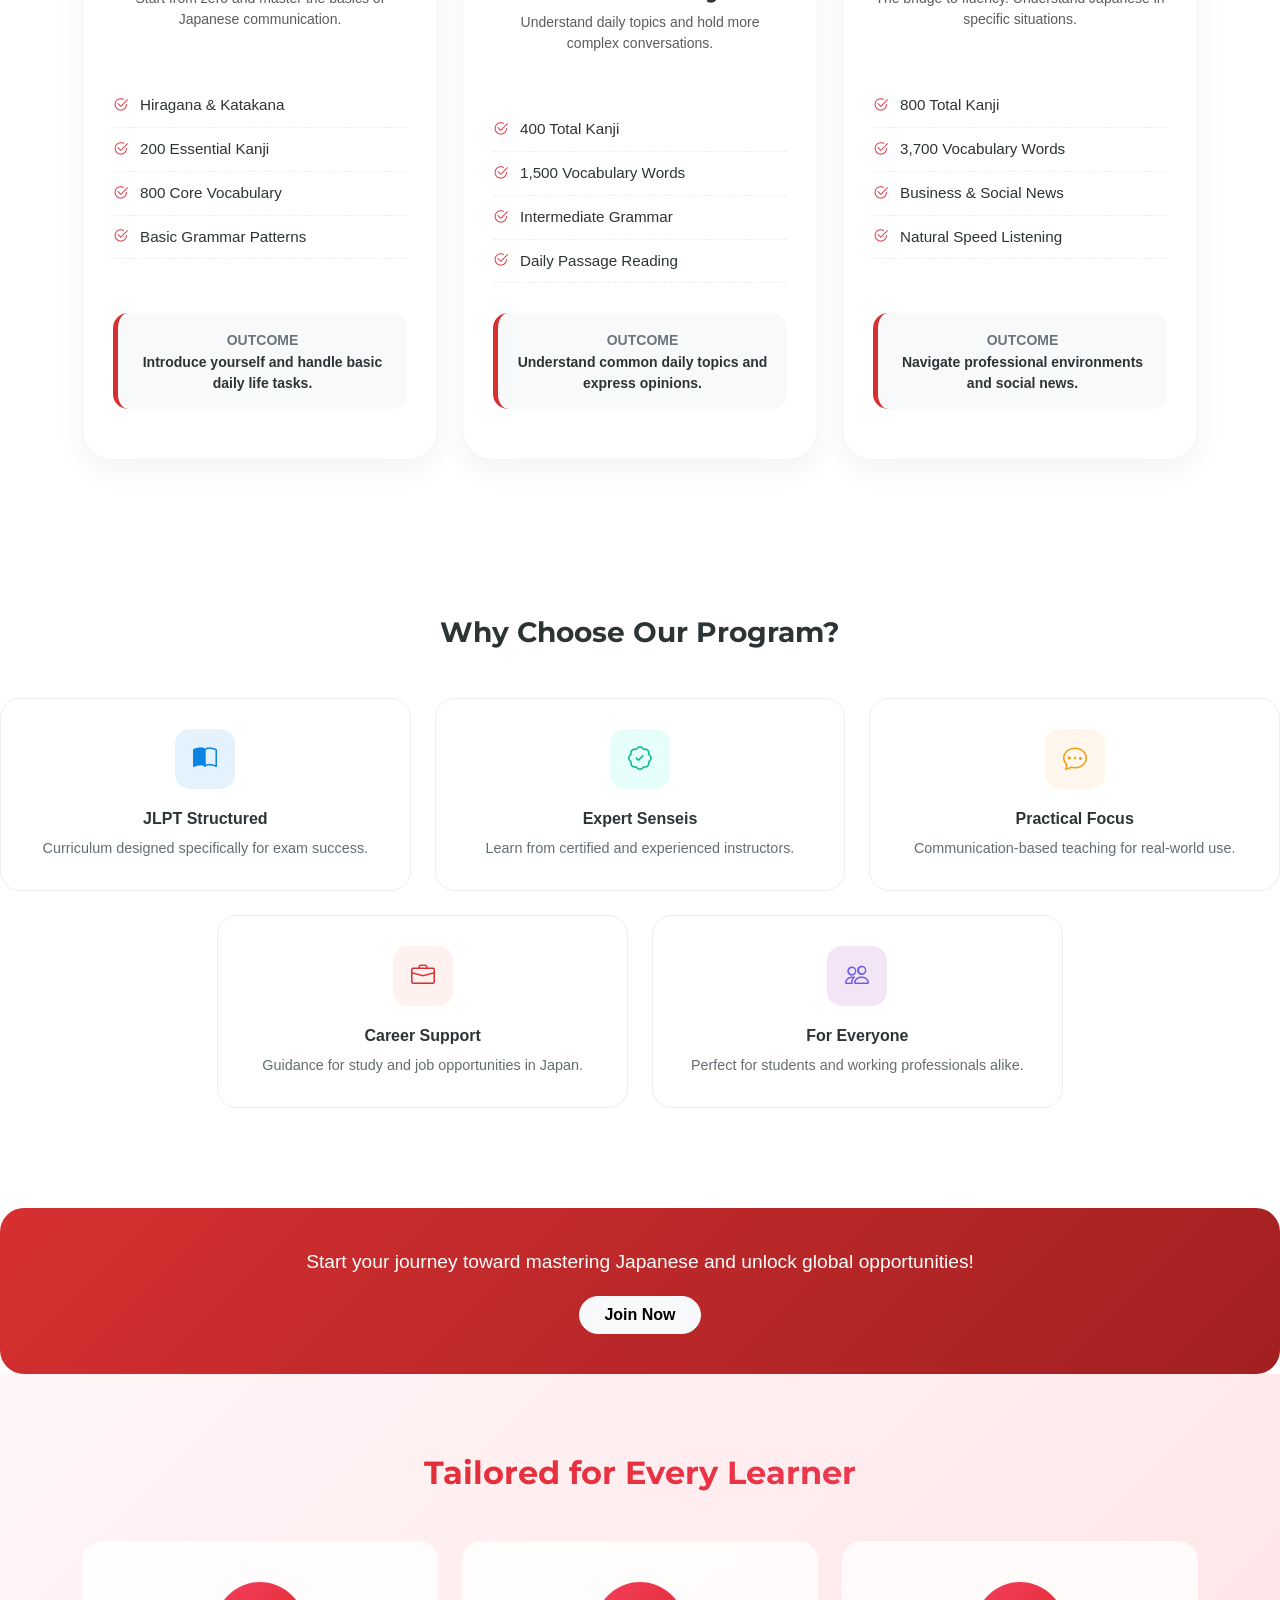
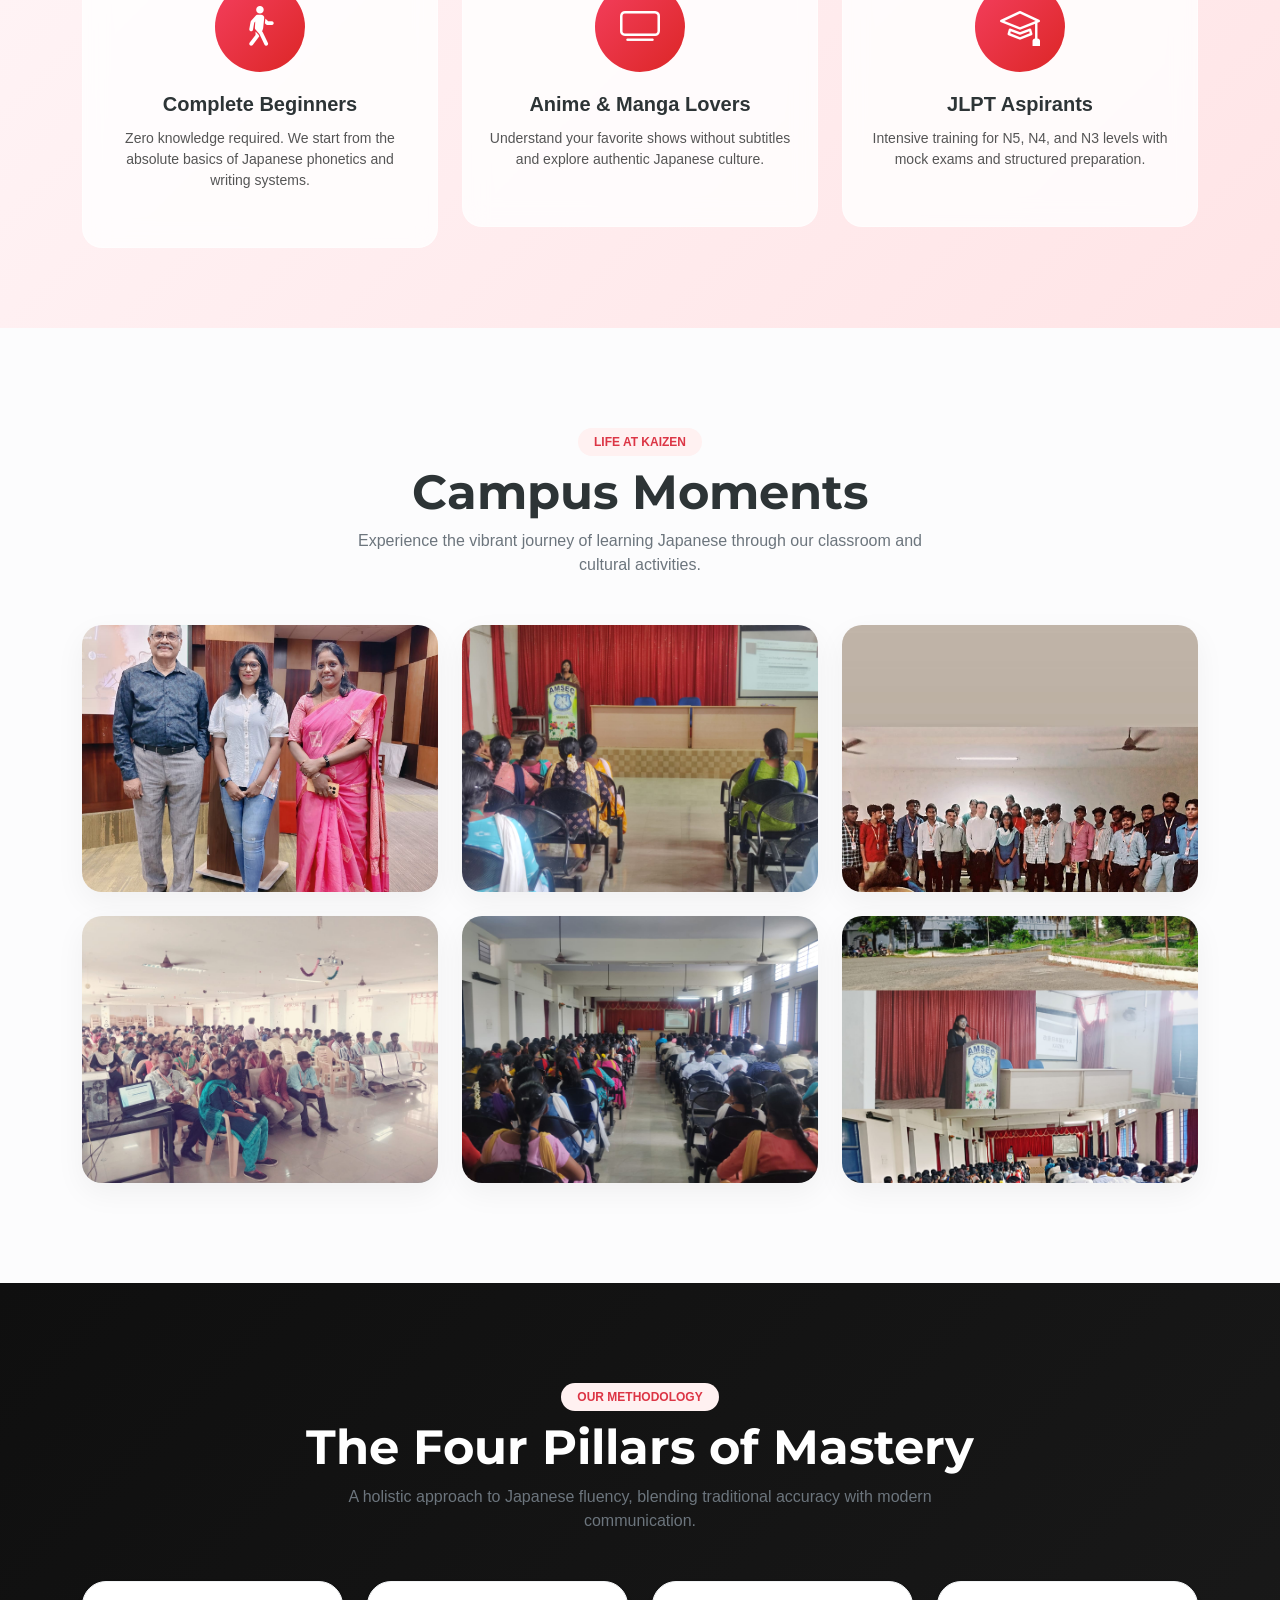
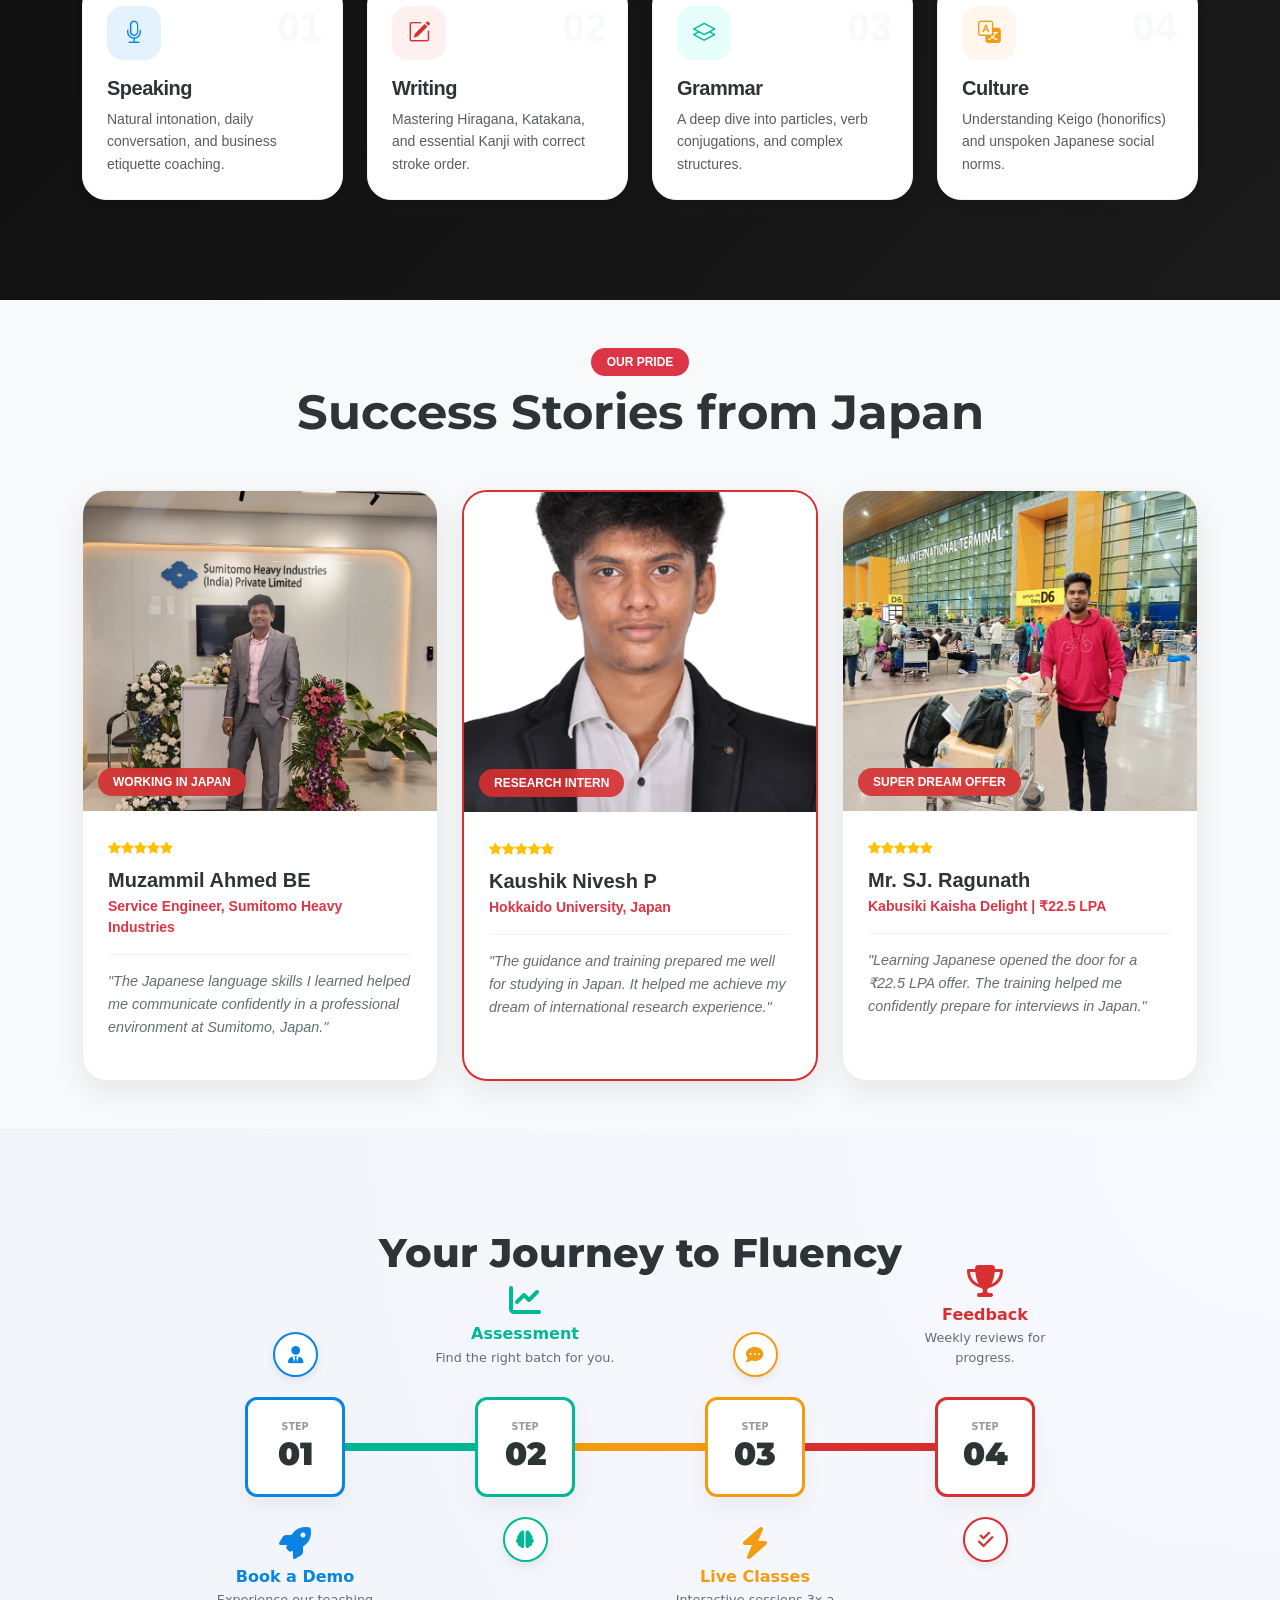
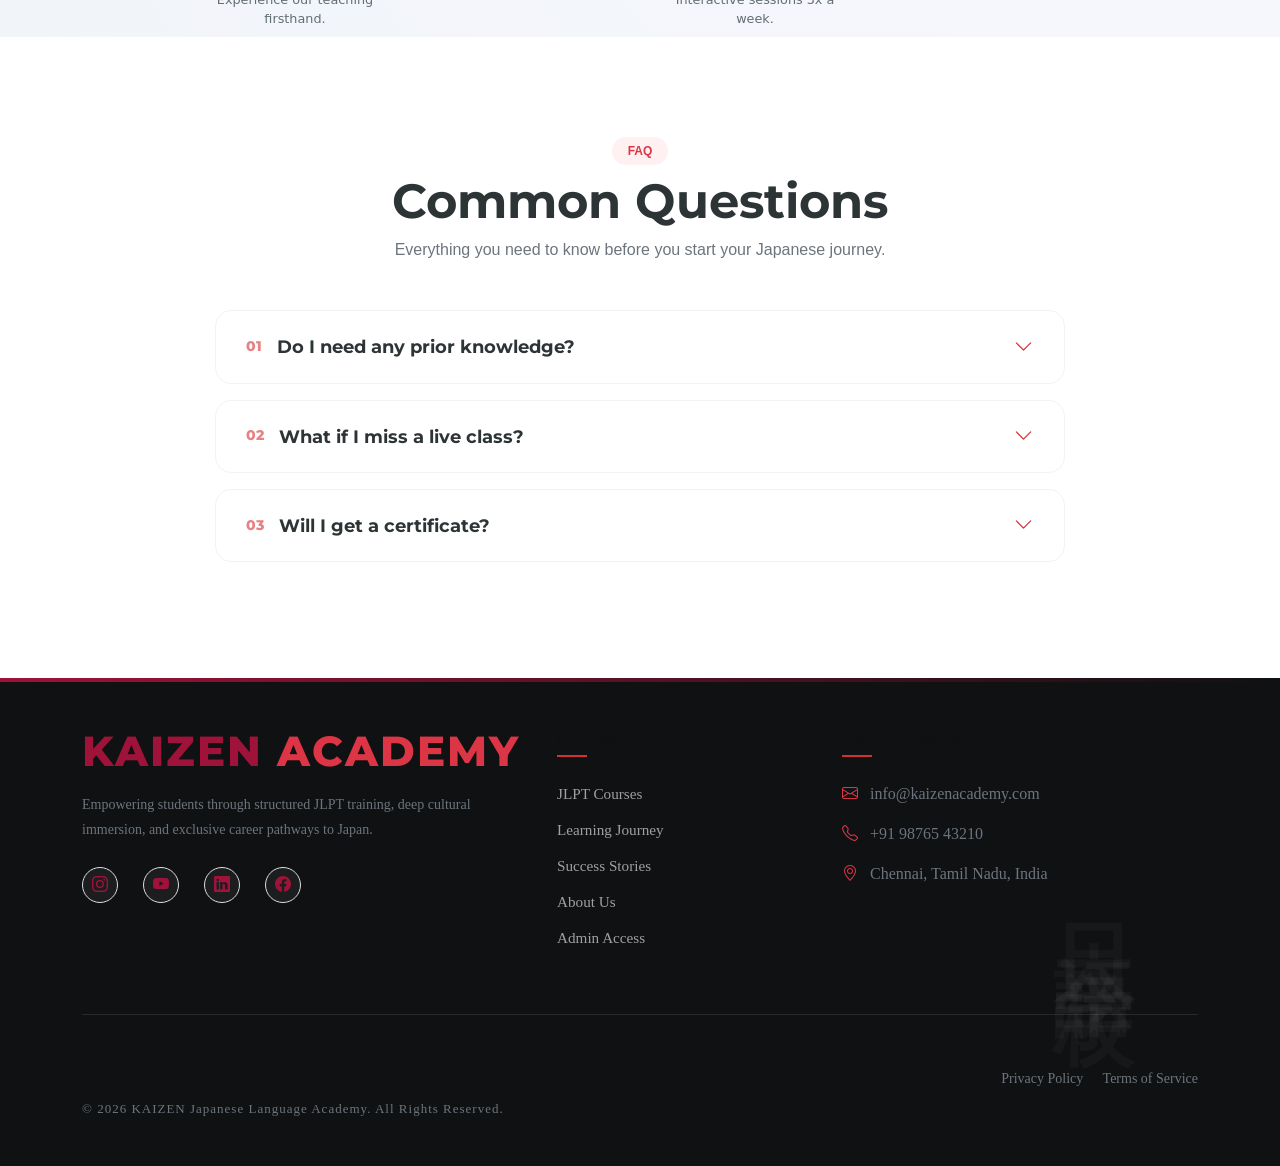
==== commit 501d3711: "Updated project files" ====
--- a/index.html
+++ b/index.html
@@ -4,136 +4,234 @@
     <meta charset="UTF-8">
     <meta name="viewport" content="width=device-width, initial-scale=1.0">
     <title>Kaizen japanese language Academy| Master Japanese Online</title>
-    <link rel="shortcut icon" href="IMG/icon1.jpg" type="image/x-icon">
+    <link rel="shortcut icon" href="IMG/icon1.jpeg" type="image/x-icon">
     <link href="https://cdn.jsdelivr.net/npm/bootstrap@5.3.0/dist/css/bootstrap.min.css" rel="stylesheet">
     <link href="https://fonts.googleapis.com/css2?family=Montserrat:wght@400;700&family=Noto+Sans+JP:wght@300;500;700&display=swap" rel="stylesheet">
     <link rel="stylesheet" href="https://cdn.jsdelivr.net/npm/bootstrap-icons@1.11.1/font/bootstrap-icons.css">
     <link rel="stylesheet" href="css/style.css">
+    <link rel="stylesheet" href="https://cdnjs.cloudflare.com/ajax/libs/font-awesome/6.5.0/css/all.min.css">
 </head>
 <body>
 
-    <nav class="navbar navbar-expand-lg navbar-light bg-white sticky-top shadow-sm">
-        <div class="container">
-            <a class="navbar-brand d-flex align-items-center" href="index.html">
-                <span class="logo-icon me-2">⛩️</span>
-                <span class="fw-bold">KAIZEN<span class="text-danger"> japanese language Academy</span></span>
-            </a>
-            <button class="navbar-toggler" type="button" data-bs-toggle="collapse" data-bs-target="#navbarNav">
-                <span class="navbar-toggler-icon"></span>
-            </button>
-            <div class="collapse navbar-collapse" id="navbarNav">
-                <ul class="navbar-nav ms-auto align-items-center">
-                    <li class="nav-item"><a class="nav-link" href="#courses">Courses</a></li>
-                    <li class="nav-item"><a class="nav-link" href="#about">About</a></li>
-                    <li class="nav-item"><a class="nav-link" href="#testimonials">Testimonials</a></li>
-                    <li class="nav-item"><a class="nav-link" href="admin-login.html">Admin</a></li>
-                    <li class="nav-item ms-lg-3">
-                        <a class="btn btn-danger rounded-pill px-4" href="register.html">Book Free Demo</a>
-                    </li>
-                </ul>
-            </div>
-        </div>
-    </nav>
-
-    <header class="hero-section d-flex align-items-center">
-        <div class="container">
-            <div class="row align-items-center">
-                <div class="col-lg-6">
-                    <span class="badge bg-soft-danger text-danger mb-3 px-3 py-2">Trusted by 500+ learners worldwide</span>
-                    <h1 class="display-5 fw-bold mb-3">Learn Japanese Online and Offline  – <br><span class="text-danger">Speak with Confidence</span> in 90 Days</h1>
-                    <p class="lead mb-5 text-secondary">Live online classes | Beginner to JLPT | Flexible timings. Experience the beauty of the Japanese language with expert Senseis.</p>
-                    <div class="d-flex gap-3">
-                        <a href="register.html" class="btn btn-danger btn-lg px-4 shadow">Start Learning</a>
-                        <a href="#courses" class="btn btn-outline-dark btn-lg px-4">View Courses</a>
-                    </div>
-                    <div class="mt-5 d-flex gap-4 highlight-icons">
-                        <div class="d-flex align-items-center"><i class="bi bi-camera-video me-2 text-danger"></i> Live Classes</div>
-                        <div class="d-flex align-items-center"><i class="bi bi-journal-check me-2 text-danger"></i> JLPT Aligned</div>
-                        <div class="d-flex align-items-center"><i class="bi bi-clock me-2 text-danger"></i> Flexible Batches</div>
-                    </div>
-                </div>
-                <div class="col-lg-6 d-none d-lg-block">
-                    <img src="https://images.unsplash.com/photo-1528164344705-47542687000d?auto=format&fit=crop&w=800&q=80" alt="Japanese Culture" class="img-fluid rounded-4 shadow-lg">
-                </div>
-            </div>
-        </div>
-    </header>
-
-    <section class="jlpt-section">
-    <div class="jlpt-container">
-
-        <h2 class="jlpt-title">Japanese Language Courses (JLPT / NAT-Based Program)</h2>
-        <p class="jlpt-description">
-            Our Japanese Language Program follows the JLPT/NAT framework, providing a structured pathway 
-            from beginner to intermediate levels. The course focuses on communication skills, reading, writing, 
-            listening, and cultural understanding to prepare students for academic and career opportunities.
-        </p>
-
-        <div class="level-grid">
-
-            <!-- N5 -->
-            <div class="level-card">
-                <h3>JLPT N5 – Beginner Level</h3>
-                <h4>Basic Proficiency</h4>
-                <ul>
-                    <li>Hiragana & Katakana writing systems</li>
-                    <li>Basic Kanji (~200 characters)</li>
-                    <li>Essential vocabulary (~800 words)</li>
-                    <li>Basic grammar and sentence formation</li>
-                    <li>Everyday greetings & simple conversations</li>
-                </ul>
-                <div class="outcome">
-                    <strong>Outcome:</strong> Introduce yourself, handle daily conversations, and understand simple Japanese expressions.
-                </div>
-            </div>
-
-            <!-- N4 -->
-            <div class="level-card">
-                <h3>JLPT N4 – Elementary Level</h3>
-                <ul>
-                    <li>Additional Kanji (up to ~400 total)</li>
-                    <li>Expanded vocabulary (~1,500 words)</li>
-                    <li>Intermediate grammar patterns</li>
-                    <li>Listening & reading for daily life</li>
-                    <li>Expressing opinions and experiences</li>
-                </ul>
-                <div class="outcome">
-                    <strong>Outcome:</strong> Understand common conversations, read simple passages, and communicate effectively.
-                </div>
-            </div>
-
-            <!-- N3 -->
-            <div class="level-card">
-                <h3>JLPT N3 – Intermediate Level</h3>
-                <ul>
-                    <li>Advanced Kanji (up to ~800 total)</li>
-                    <li>Expanded vocabulary (~3,700 words)</li>
-                    <li>Intermediate to advanced grammar</li>
-                    <li>Near-natural speed listening practice</li>
-                    <li>Reading articles and structured content</li>
-                </ul>
-                <div class="outcome">
-                    <strong>Outcome:</strong> Communicate confidently and navigate real-life situations in Japanese environments.
-                </div>
-            </div>
-
-        </div>
-
-        <!-- Why Choose -->
-        <div class="why-section">
-            <h3>Why Choose Our Program?</h3>
-            <ul>
-                <li>JLPT-focused structured curriculum</li>
-                <li>Experienced and certified instructors</li>
-                <li>Practical communication-based teaching</li>
-                <li>Career & study preparation support</li>
-                <li>Suitable for students and professionals</li>
+    <nav class="navbar navbar-expand-lg navbar-light bg-white sticky-top custom-navbar">
+    <div class="container">
+        <a class="navbar-brand d-flex align-items-center" href="index.html">
+            <div class="logo-circle me-2"><img src="IMG/icon1.jpeg" alt="Kaizen Logo" class="nav-logo-img"></div>
+            <div class="brand-text">
+                <span class="fw-800 text-dark mb-0">KAIZEN</span>
+                <span class="academy-tag">JAPANESE ACADEMY</span>
+            </div>
+        </a>
+
+        <button class="navbar-toggler border-0" type="button" data-bs-toggle="collapse" data-bs-target="#navbarNav">
+            <span class="navbar-toggler-icon"></span>
+        </button>
+
+        <div class="collapse navbar-collapse" id="navbarNav">
+            <ul class="navbar-nav ms-auto align-items-center gap-2">
+                <li class="nav-item">
+                    <a class="nav-link nav-link-custom" href="#courses">Courses</a>
+                </li>
+                <li class="nav-item">
+                    <a class="nav-link nav-link-custom" href="#about">About</a>
+                </li>
+                <li class="nav-item">
+                    <a class="nav-link nav-link-custom" href="#testimonials">Testimonials</a>
+                </li>
+                <li class="nav-item">
+                    <a class="nav-link nav-link-custom admin-link" href="admin-login.html">
+                        <i class="bi bi-person-lock me-1"></i>Admin
+                    </a>
+                </li>
+                <li class="nav-item ms-lg-3">
+                    <a class="btn btn-danger demo-btn rounded-pill px-4 shadow-sm" href="register.html">
+                        Book Free Demo
+                    </a>
+                </li>
             </ul>
         </div>
-
-        <div class="cta">
-            Start your journey toward mastering Japanese and unlock global opportunities!
-        </div>
+    </div>
+</nav>
+    <header class="hero-section d-flex align-items-center justify-content-center text-center">
+    <div class="hero-overlay"></div>
+    
+    <div class="container position-relative z-3">
+        <div class="row justify-content-center">
+            <div class="col-lg-10">
+                <span class="badge bg-danger mb-3 px-3 py-2 animate-fade-in">Trusted by 500+ learners worldwide</span>
+                
+                <h1 class="display-3 fw-bold mb-4 text-white hero-title">
+                    Learn Japanese Online & Offline <br>
+                    <span class="text-danger-glow">Speak with Confidence</span> in 90 Days
+                </h1>
+                
+                <p class="lead mb-5 text-light opacity-75 mx-auto hero-subtitle" style="max-width: 700px;">
+                    Live online classes | Beginner to JLPT | Flexible timings. <br>
+                    Experience the beauty of the Japanese language with expert Senseis.
+                </p>
+                
+                <div class="d-flex gap-3 justify-content-center flex-wrap">
+                    <a href="register.html" class="btn btn-danger btn-lg rounded-pill px-5 py-3 shadow-lg hover-scale">Start Learning</a>
+                    <a href="#courses" class="btn btn-outline-light btn-lg rounded-pill px-5 py-3 hover-scale">View Courses</a>
+                </div>
+                
+                <div class="mt-5 d-flex gap-4 justify-content-center highlight-icons text-white">
+                    <div class="d-flex align-items-center"><i class="bi bi-camera-video me-2 text-danger"></i> Live Classes</div>
+                    <div class="d-flex align-items-center"><i class="bi bi-journal-check me-2 text-danger"></i> JLPT Aligned</div>
+                    <div class="d-flex align-items-center"><i class="bi bi-clock me-2 text-danger"></i> Flexible Batches</div>
+                </div>
+            </div>
+        </div>
+    </div>
+</header>
+
+   <section class="py-5 bg-light">
+        <div class="container py-4">
+            <div class="row g-4">
+                <div class="col-md-4">
+                    <div class="feature-card text-center p-4">
+                        <div class="icon-box bg-red-soft mb-3"><i class="bi bi-camera-video"></i></div>
+                        <h5>Interactive Live Sessions</h5>
+                        <p class="text-muted small">Real-time learning with native-level certified instructors.</p>
+                    </div>
+                </div>
+                <div class="col-md-4">
+                    <div class="feature-card text-center p-4">
+                        <div class="icon-box bg-blue-soft mb-3"><i class="bi bi-journal-text"></i></div>
+                        <h5>JLPT-Focused Prep</h5>
+                        <p class="text-muted small">Structured materials designed for N5, N4, and N3 success.</p>
+                    </div>
+                </div>
+                <div class="col-md-4">
+                    <div class="feature-card text-center p-4">
+                        <div class="icon-box bg-green-soft mb-3"><i class="bi bi-clock-history"></i></div>
+                        <h5>Flexible Learning</h5>
+                        <p class="text-muted small">Choose batches that fit your work or study schedule.</p>
+                    </div>
+                </div>
+            </div>
+        </div>
+    </section>
+
+    <section id="courses" class="py-5">
+        <div class="container py-5">
+            <div class="text-center mb-5">
+                <span class="text-danger fw-bold text-uppercase tracking-widest">Our Programs</span>
+                <h2 class="display-5 fw-bold mt-2">Japanese Language Levels</h2>
+                <div class="title-line mx-auto"></div>
+            </div>
+
+            <div class="row g-4 justify-content-center">
+                
+                <div class="col-lg-4 col-md-6">
+                    <div class="level-card-premium">
+                        <div class="level-tag n5-tag">JLPT N5</div>
+                        <h3 class="fw-bold mt-3">Beginner</h3>
+                        <p class="text-muted small mb-4">Start from zero and master the basics of Japanese communication.</p>
+                        <ul class="premium-list">
+                            <li><i class="bi bi-check2-circle text-danger"></i> Hiragana & Katakana</li>
+                            <li><i class="bi bi-check2-circle text-danger"></i> 200 Essential Kanji</li>
+                            <li><i class="bi bi-check2-circle text-danger"></i> 800 Core Vocabulary</li>
+                            <li><i class="bi bi-check2-circle text-danger"></i> Basic Grammar Patterns</li>
+                        </ul>
+                        <div class="outcome-box mt-auto">
+                            <small class="text-uppercase fw-bold text-secondary">Outcome</small>
+                            <p class="fw-bold small mb-0">Introduce yourself and handle basic daily life tasks.</p>
+                        </div>
+                    </div>
+                </div>
+
+                <div class="col-lg-4 col-md-6">
+                    <div class="level-card-premium featured-card">
+                        <div class="popular-ribbon">MOST POPULAR</div>
+                        <div class="level-tag n4-tag">JLPT N4</div>
+                        <h3 class="fw-bold mt-3">Elementary</h3>
+                        <p class="text-muted small mb-4">Understand daily topics and hold more complex conversations.</p>
+                        <ul class="premium-list">
+                            <li><i class="bi bi-check2-circle text-danger"></i> 400 Total Kanji</li>
+                            <li><i class="bi bi-check2-circle text-danger"></i> 1,500 Vocabulary Words</li>
+                            <li><i class="bi bi-check2-circle text-danger"></i> Intermediate Grammar</li>
+                            <li><i class="bi bi-check2-circle text-danger"></i> Daily Passage Reading</li>
+                        </ul>
+                        <div class="outcome-box mt-auto">
+                            <small class="text-uppercase fw-bold text-secondary">Outcome</small>
+                            <p class="fw-bold small mb-0">Understand common daily topics and express opinions.</p>
+                        </div>
+                    </div>
+                </div>
+
+                <div class="col-lg-4 col-md-6">
+                    <div class="level-card-premium">
+                        <div class="level-tag n3-tag">JLPT N3</div>
+                        <h3 class="fw-bold mt-3">Intermediate</h3>
+                        <p class="text-muted small mb-4">The bridge to fluency. Understand Japanese in specific situations.</p>
+                        <ul class="premium-list">
+                            <li><i class="bi bi-check2-circle text-danger"></i> 800 Total Kanji</li>
+                            <li><i class="bi bi-check2-circle text-danger"></i> 3,700 Vocabulary Words</li>
+                            <li><i class="bi bi-check2-circle text-danger"></i> Business & Social News</li>
+                            <li><i class="bi bi-check2-circle text-danger"></i> Natural Speed Listening</li>
+                        </ul>
+                        <div class="outcome-box mt-auto">
+                            <small class="text-uppercase fw-bold text-secondary">Outcome</small>
+                            <p class="fw-bold small mb-0">Navigate professional environments and social news.</p>
+                        </div>
+                    </div>
+                </div>
+
+            </div>
+        </div>
+    </section>
+       <div class="why-choose-grid">
+    <h3 class="text-center mb-5 fw-bold">Why Choose Our Program?</h3>
+    <div class="row g-4 justify-content-center">
+        
+        <div class="col-md-4">
+            <div class="benefit-item">
+                <div class="benefit-icon bg-blue-soft"><i class="bi bi-book-half"></i></div>
+                <h6>JLPT Structured</h6>
+                <p>Curriculum designed specifically for exam success.</p>
+            </div>
+        </div>
+        
+        <div class="col-md-4">
+            <div class="benefit-item">
+                <div class="benefit-icon bg-green-soft"><i class="bi bi-patch-check"></i></div>
+                <h6>Expert Senseis</h6>
+                <p>Learn from certified and experienced instructors.</p>
+            </div>
+        </div>
+
+        <div class="col-md-4">
+            <div class="benefit-item">
+                <div class="benefit-icon bg-orange-soft"><i class="bi bi-chat-dots"></i></div>
+                <h6>Practical Focus</h6>
+                <p>Communication-based teaching for real-world use.</p>
+            </div>
+        </div>
+
+        <div class="col-md-4">
+            <div class="benefit-item">
+                <div class="benefit-icon bg-red-soft"><i class="bi bi-briefcase"></i></div>
+                <h6>Career Support</h6>
+                <p>Guidance for study and job opportunities in Japan.</p>
+            </div>
+        </div>
+
+        <div class="col-md-4">
+            <div class="benefit-item">
+                <div class="benefit-icon bg-purple-soft"><i class="bi bi-people"></i></div>
+                <h6>For Everyone</h6>
+                <p>Perfect for students and working professionals alike.</p>
+            </div>
+        </div>
+
+    </div>
+</div>
+
+<div class="cta-banner">
+    <p>Start your journey toward mastering Japanese and unlock global opportunities!</p>
+    <a href="register.html" class="btn btn-light rounded-pill px-4 fw-bold">Join Now</a>
+</div>
 
     </div>
 </section>
@@ -191,372 +289,364 @@
         </div>
     </div>
 </section>
-<section id="gallery" class="gallery-section">
-    <div class="container">
-
-        <div class="text-center mb-5">
-            <h2 class="gallery-title">Campus Moments</h2>
-            <p class="gallery-subtitle">Experience the Journey of Learning Japanese</p>
-        </div>
-
-        <div class="row g-4">
-
-            <!-- Image 1 -->
-            <div class="col-lg-4 col-md-6">
-                <div class="gallery-card">
-                    <img src="IMG/c2.jpeg" alt="Classroom">
-                    <div class="gallery-overlay">
-                        <h5>Interactive Classes</h5>
-                    </div>
-                </div>
-            </div>
-
-            <!-- Image 2 -->
-            <div class="col-lg-4 col-md-6">
-                <div class="gallery-card">
-                    <img src="IMG/c3.jpeg" alt="JLPT Training">
-                    <div class="gallery-overlay">
-                        <h5>JLPT Preparation</h5>
-                    </div>
-                </div>
-            </div>
-
-            <!-- Image 3 -->
-            <div class="col-lg-4 col-md-6">
-                <div class="gallery-card">
-                    <img src="IMG/c4.jpeg" alt="Cultural Activities">
-                    <div class="gallery-overlay">
-                        <h5>Cultural Activities</h5>
-                    </div>
-                </div>
-            </div>
-
-            <!-- Image 4 -->
-            <div class="col-lg-4 col-md-6">
-                <div class="gallery-card">
-                    <img src="IMG/c5.jpeg" alt="Student Success">
-                    <div class="gallery-overlay">
-                        <h5>Student Achievements</h5>
-                    </div>
-                </div>
-            </div>
-
-            <!-- Image 5 -->
-            <div class="col-lg-4 col-md-6">
-                <div class="gallery-card">
-                    <img src="IMG/c9.jpeg" alt="Group Session">
-                    <div class="gallery-overlay">
-                        <h5>Group Sessions</h5>
-                    </div>
-                </div>
-            </div>
-
-            <!-- Image 6 -->
-            <div class="col-lg-4 col-md-6">
-                <div class="gallery-card">
-                    <img src="IMG/c8.jpeg" alt="Language Practice">
-                    <div class="gallery-overlay">
-                        <h5>Language Practice</h5>
-                    </div>
-                </div>
-            </div>
-
-        </div>
-    </div>
-</section>
-<section id="courses" class="curriculum-section">
+<section id="gallery" class="gallery-section py-100">
     <div class="container">
         <div class="text-center mb-5">
-            <h2 class="curriculum-title">Comprehensive Curriculum</h2>
-            <p class="curriculum-subtitle">Mastering the Four Pillars of Japanese</p>
+            <span class="badge bg-danger-soft text-danger px-3 py-2 mb-2 rounded-pill">LIFE AT KAIZEN</span>
+            <h2 class="fw-bold display-5">Campus Moments</h2>
+            <p class="text-secondary mx-auto" style="max-width: 600px;">Experience the vibrant journey of learning Japanese through our classroom and cultural activities.</p>
         </div>
 
         <div class="row g-4">
-
-            <!-- Speaking -->
+            <div class="col-lg-4 col-md-6">
+                <div class="gallery-card-premium">
+                    <img src="IMG/c2.jpeg" alt="Interactive Classes" class="gallery-img">
+                    <div class="gallery-content">
+                        <span class="gallery-category">Learning</span>
+                        <h5 class="text-white fw-bold mb-0">Interactive Classes</h5>
+                    </div>
+                </div>
+            </div>
+
+            <div class="col-lg-4 col-md-6">
+                <div class="gallery-card-premium">
+                    <img src="IMG/c3.jpeg" alt="JLPT Training" class="gallery-img">
+                    <div class="gallery-content">
+                        <span class="gallery-category">Preparation</span>
+                        <h5 class="text-white fw-bold mb-0">JLPT Training</h5>
+                    </div>
+                </div>
+            </div>
+
+            <div class="col-lg-4 col-md-6">
+                <div class="gallery-card-premium">
+                    <img src="IMG/c4.jpeg" alt="Cultural Activities" class="gallery-img">
+                    <div class="gallery-content">
+                        <span class="gallery-category">Culture</span>
+                        <h5 class="text-white fw-bold mb-0">Cultural Activities</h5>
+                    </div>
+                </div>
+            </div>
+
+            <div class="col-lg-4 col-md-6">
+                <div class="gallery-card-premium">
+                    <img src="IMG/c5.jpeg" alt="Achievements" class="gallery-img">
+                    <div class="gallery-content">
+                        <span class="gallery-category">Success</span>
+                        <h5 class="text-white fw-bold mb-0">Student Achievements</h5>
+                    </div>
+                </div>
+            </div>
+
+            <div class="col-lg-4 col-md-6">
+                <div class="gallery-card-premium">
+                    <img src="IMG/c9.jpeg" alt="Group Session" class="gallery-img">
+                    <div class="gallery-content">
+                        <span class="gallery-category">Community</span>
+                        <h5 class="text-white fw-bold mb-0">Group Sessions</h5>
+                    </div>
+                </div>
+            </div>
+
+            <div class="col-lg-4 col-md-6">
+                <div class="gallery-card-premium">
+                    <img src="IMG/c8.jpeg" alt="Practice" class="gallery-img">
+                    <div class="gallery-content">
+                        <span class="gallery-category">Speaking</span>
+                        <h5 class="text-white fw-bold mb-0">Language Practice</h5>
+                    </div>
+                </div>
+            </div>
+        </div>
+    </div>
+</section>
+
+<section id="curriculum" class="curriculum-section">
+    <div class="container">
+        <div class="text-center mb-5">
+            <span class="badge bg-danger-soft text-danger px-3 py-2 mb-2 rounded-pill">OUR METHODOLOGY</span>
+            <h2 class="fw-bold display-5">The Four Pillars of Mastery</h2>
+            <p class="text-secondary mx-auto" style="max-width: 600px;">A holistic approach to Japanese fluency, blending traditional accuracy with modern communication.</p>
+        </div>
+
+        <div class="row g-4">
             <div class="col-lg-3 col-md-6">
-                <div class="curriculum-card">
-                    <span class="bg-number">01</span>
-                    <h5>Speaking</h5>
-                    <p>Natural intonation, daily conversation, and business etiquette.</p>
-                </div>
-            </div>
-
-            <!-- Writing -->
+                <div class="pillar-card p-4 h-100">
+                    <div class="pillar-icon bg-blue-soft"><i class="bi bi-mic"></i></div>
+                    <span class="pillar-number">01</span>
+                    <h5 class="fw-bold mt-3">Speaking</h5>
+                    <p class="small text-muted">Natural intonation, daily conversation, and business etiquette coaching.</p>
+                </div>
+            </div>
+
             <div class="col-lg-3 col-md-6">
-                <div class="curriculum-card">
-                    <span class="bg-number">02</span>
-                    <h5>Writing</h5>
-                    <p>Master Hiragana, Katakana, and essential Kanji characters.</p>
-                </div>
-            </div>
-
-            <!-- Grammar -->
+                <div class="pillar-card p-4 h-100">
+                    <div class="pillar-icon bg-red-soft"><i class="bi bi-pencil-square"></i></div>
+                    <span class="pillar-number">02</span>
+                    <h5 class="fw-bold mt-3">Writing</h5>
+                    <p class="small text-muted">Mastering Hiragana, Katakana, and essential Kanji with correct stroke order.</p>
+                </div>
+            </div>
+
             <div class="col-lg-3 col-md-6">
-                <div class="curriculum-card">
-                    <span class="bg-number">03</span>
-                    <h5>Grammar</h5>
-                    <p>Particles, verb conjugations, and sentence structures.</p>
-                </div>
-            </div>
-
-            <!-- Culture -->
+                <div class="pillar-card p-4 h-100">
+                    <div class="pillar-icon bg-green-soft"><i class="bi bi-layers"></i></div>
+                    <span class="pillar-number">03</span>
+                    <h5 class="fw-bold mt-3">Grammar</h5>
+                    <p class="small text-muted">A deep dive into particles, verb conjugations, and complex structures.</p>
+                </div>
+            </div>
+
             <div class="col-lg-3 col-md-6">
-                <div class="curriculum-card">
-                    <span class="bg-number">04</span>
-                    <h5>Culture</h5>
-                    <p>Understanding Keigo (honorifics) and Japanese social norms.</p>
-                </div>
-            </div>
-
+                <div class="pillar-card p-4 h-100">
+                    <div class="pillar-icon bg-orange-soft"><i class="bi bi-translate"></i></div>
+                    <span class="pillar-number">04</span>
+                    <h5 class="fw-bold mt-3">Culture</h5>
+                    <p class="small text-muted">Understanding Keigo (honorifics) and unspoken Japanese social norms.</p>
+                </div>
+            </div>
         </div>
     </div>
 </section>
-<section id="testimonials" class="testimonial-section py-5">
-<div class="container">
-
-<div class="text-center mb-5">
-<p class="testimonial-jp">受講生の声</p>
-<h2 class="testimonial-title">What Our Students Say</h2>
-</div>
-
-<div class="row g-4">
-
-<!-- Testimonial 1 -->
-<div class="col-lg-4 col-md-6">
-<div class="testimonial-card">
-
-<div class="student-img">
-<img src="IMG/s2.jpeg" alt="Arun Kumar">
-</div>
-
-<div class="stars">
-★★★★★
-</div>
-
-<p class="testimonial-text">
-I am working as a Service Engineer at Sumitomo Heavy Industries India Pvt Ltd, Bangalore.
-Being part of a Japanese MNC, I had the opportunity to undergo 3 months of training at Sumitomo Heavy Industries, Japan.
-The Japanese language skills I learned helped me communicate confidently in a professional environment.
-
-<div class="student-info">
-<h5>Muzammil Ahmed BE</h5>
-<span>Working in Japan</span>
-</div>
-
-</div>
-</div>
-
-
-<!-- Testimonial 2 -->
-<div class="col-lg-4 col-md-6">
-<div class="testimonial-card">
-
-<div class="student-img">
-<img src="IMG/s1.jpeg" alt="Priya">
-</div>
-
-<div class="stars">
-★★★★★
-</div>
-
-<p class="testimonial-text">
-I am proud to be doing my internship at Hokkaido University in the Laboratory of Environmental Sciences.
-The guidance and Japanese language training prepared me well for studying and working in Japan.
-It truly helped me achieve my dream of gaining international research experience.</p>
-
-<div class="student-info">
-<h5>Kaushik Nivesh P</h5>
-<span>Working in Japan</span>
-</div>
-
-</div>
-</div>
-
-
-<!-- Testimonial 3 -->
-<div class="col-lg-4 col-md-6">
-<div class="testimonial-card">
-
-<div class="student-img">
-<img src="IMG/s5.png" alt="Karthik">
-</div>
-
-<div class="stars">
-★★★★★
-</div>
-
-<p class="testimonial-text">
-I received a Super Dream Offer of ₹22.5 LPA from Kabusiki Kaisha Delight, Japan.
-Learning Japanese opened the door for international career opportunities.
-The guidance and training helped me confidently prepare for interviews and work in a Japanese environment.</p>
-
-<div class="student-info">
-<h5>Mr.SJ.Ragunath</h5>
-<span>Working in Japan</span>
-</div>
-
-</div>
-</div>
-
-</div>
-</div>
-
-
+<section id="testimonials" class="testimonial-section py-5 bg-light">
+    <div class="container">
+        <div class="text-center mb-5">
+            <span class="badge bg-danger px-3 py-2 mb-2 rounded-pill">OUR PRIDE</span>
+            <h2 class="fw-bold display-5">Success Stories from Japan</h2>
+        </div>
+
+        <div class="row g-4">
+            <div class="col-lg-4 col-md-6">
+                <div class="testimonial-card-large">
+                    <div class="student-image-container">
+                        <img src="IMG/s2.jpeg" alt="Muzammil Ahmed" class="student-img-big">
+                        <div class="student-badge">Working in Japan</div>
+                    </div>
+                    <div class="testimonial-content-big">
+                        <div class="stars text-warning mb-2">
+                            <i class="bi bi-star-fill"></i><i class="bi bi-star-fill"></i><i class="bi bi-star-fill"></i><i class="bi bi-star-fill"></i><i class="bi bi-star-fill"></i>
+                        </div>
+                        <h5 class="fw-bold mb-1">Muzammil Ahmed BE</h5>
+                        <p class="text-danger small fw-bold mb-3">Service Engineer, Sumitomo Heavy Industries</p>
+                        <p class="testimonial-quote">"The Japanese language skills I learned helped me communicate confidently in a professional environment at Sumitomo, Japan."</p>
+                    </div>
+                </div>
+            </div>
+
+            <div class="col-lg-4 col-md-6">
+                <div class="testimonial-card-large featured-border">
+                    <div class="student-image-container">
+                        <img src="IMG/s1.jpeg" alt="Kaushik Nivesh" class="student-img-big">
+                        <div class="student-badge">Research Intern</div>
+                    </div>
+                    <div class="testimonial-content-big">
+                        <div class="stars text-warning mb-2">
+                            <i class="bi bi-star-fill"></i><i class="bi bi-star-fill"></i><i class="bi bi-star-fill"></i><i class="bi bi-star-fill"></i><i class="bi bi-star-fill"></i>
+                        </div>
+                        <h5 class="fw-bold mb-1">Kaushik Nivesh P</h5>
+                        <p class="text-danger small fw-bold mb-3">Hokkaido University, Japan</p>
+                        <p class="testimonial-quote">"The guidance and training prepared me well for studying in Japan. It helped me achieve my dream of international research experience."</p>
+                    </div>
+                </div>
+            </div>
+
+            <div class="col-lg-4 col-md-6">
+                <div class="testimonial-card-large">
+                    <div class="student-image-container">
+                        <img src="IMG/s5.png" alt="SJ Ragunath" class="student-img-big">
+                        <div class="student-badge">Super Dream Offer</div>
+                    </div>
+                    <div class="testimonial-content-big">
+                        <div class="stars text-warning mb-2">
+                            <i class="bi bi-star-fill"></i><i class="bi bi-star-fill"></i><i class="bi bi-star-fill"></i><i class="bi bi-star-fill"></i><i class="bi bi-star-fill"></i>
+                        </div>
+                        <h5 class="fw-bold mb-1">Mr. SJ. Ragunath</h5>
+                        <p class="text-danger small fw-bold mb-3">Kabusiki Kaisha Delight | ₹22.5 LPA</p>
+                        <p class="testimonial-quote">"Learning Japanese opened the door for a ₹22.5 LPA offer. The training helped me confidently prepare for interviews in Japan."</p>
+                    </div>
+                </div>
+            </div>
+        </div>
+    </div>
 </section>
-    <section class="py-5">
-        <div class="container py-5">
-            <h2 class="text-center fw-bold mb-5">Your Journey to Fluency</h2>
-            <div class="row justify-content-center">
-                <div class="col-md-10">
-                    <div class="timeline">
-                        <div class="timeline-item d-flex mb-4">
-                            <div class="step-num me-4">1</div>
-                            <div>
-                                <h5 class="fw-bold">Book a Free Demo</h5>
-                                <p class="text-muted">Experience our teaching methodology and meet your Sensei.</p>
-                            </div>
-                        </div>
-                        <div class="timeline-item d-flex mb-4">
-                            <div class="step-num me-4">2</div>
-                            <div>
-                                <h5 class="fw-bold">Level Assessment</h5>
-                                <p class="text-muted">We help you choose the right batch based on your current knowledge.</p>
-                            </div>
-                        </div>
-                        <div class="timeline-item d-flex mb-4">
-                            <div class="step-num me-4">3</div>
-                            <div>
-                                <h5 class="fw-bold">Live Interactive Sessions</h5>
-                                <p class="text-muted">Attend classes twice or thrice a week on our interactive platform.</p>
-                            </div>
-                        </div>
-                        <div class="timeline-item d-flex">
-                            <div class="step-num me-4">4</div>
-                            <div>
-                                <h5 class="fw-bold">Practice & Feedback</h5>
-                                <p class="text-muted">Complete assignments and get personalized feedback every week.</p>
-                            </div>
-                        </div>
-                    </div>
-                </div>
-            </div>
-        </div>
-    </section>
-
-    <section class="py-5 bg-light">
-        <div class="container">
-            <div class="row align-items-center">
-                <div class="col-md-5 text-center">
-                    <img src="IMG/sensei.jpg.jpeg" alt="Instructor" class="img-fluid rounded-circle border border-5 border-white shadow-sm mb-4" style="width: 300px; height: 300px; object-fit: cover;">
-                </div>
-                <div class="col-md-7">
-                    <h6 class="text-danger fw-bold uppercase">Meet Your Sensei</h6>
-                    <h2 class="fw-bold mb-3"> NANDHINIPRIYA MCA</h2>
-                    <h3 class="fw-bold mb-3"> PROPRIETOR</h3>
-                    
-                    <p class="lead">  Japanese language tutor </p>
-                    <p class="text-muted">
-With over 3 years of experience in teaching Japanese, I have dedicated myself to helping students achieve their language goals and succeed in their careers.
-
-Through my fun and highly effective teaching style, many of my students have successfully cleared JLPT exams and are now working in Japan, pursuing their dreams. 
-
-I take pride in creating a supportive and engaging learning environment where students not only learn the language but also gain the confidence to use it professionally.
-
-At our Academy, we focus on practical learning, exam preparation, and guidence of career opportunities, ensuring that every student receives the guidance they need to succeed.</p>
-                </div>
-            </div>
-        </div>
-        <hr>
-    </section>
-
-   
-
-    <section class="py-5 bg-light">
-        <div class="container">
-            <h2 class="text-center fw-bold mb-5">Common Questions</h2>
-            <div class="accordion accordion-flush mx-auto shadow-sm rounded-3 overflow-hidden" id="faqAccordion" style="max-width: 800px;">
-                <div class="accordion-item">
-                    <h2 class="accordion-header">
-                        <button class="accordion-button collapsed fw-bold" type="button" data-bs-toggle="collapse" data-bs-target="#faq1">
-                            Do I need any prior knowledge?
-                        </button>
-                    </h2>
-                    <div id="faq1" class="accordion-collapse collapse" data-bs-parent="#faqAccordion">
-                        <div class="accordion-body">Not at all! Our Beginner course is designed for those who don't know a single word of Japanese.</div>
-                    </div>
-                </div>
-                <div class="accordion-item">
-                    <h2 class="accordion-header">
-                        <button class="accordion-button collapsed fw-bold" type="button" data-bs-toggle="collapse" data-bs-target="#faq2">
-                            What if I miss a live class?
-                        </button>
-                    </h2>
-                    <div id="faq2" class="accordion-collapse collapse" data-bs-parent="#faqAccordion">
-                        <div class="accordion-body">All sessions are recorded. You will have access to the recordings via the student portal for 48 hours after the class.</div>
-                    </div>
-                </div>
-                <div class="accordion-item">
-                    <h2 class="accordion-header">
-                        <button class="accordion-button collapsed fw-bold" type="button" data-bs-toggle="collapse" data-bs-target="#faq3">
-                            Will I get a certificate?
-                        </button>
-                    </h2>
-                    <div id="faq3" class="accordion-collapse collapse" data-bs-parent="#faqAccordion">
-                        <div class="accordion-body">Yes, upon completion of each level and passing our internal assessment, you will receive a digital certificate of completion.</div>
-                    </div>
-                </div>
-            </div>
-        </div>
-    </section>
-
-    <footer class="japanese-footer">
+<section class="journey-section">
+    <div class="journey-header">
+        <h2>Your Journey to Fluency</h2>
+    </div>
+    
+    <div class="journey-wrapper">
+        <div class="step-container item-1">
+            <div class="avatar top-avatar"><i class="fas fa-user-tie"></i></div>
+            <div class="step-card">
+                <small style="font-size: 0.6rem; font-weight: bold; color: #999;">STEP</small>
+                <h2 style="margin:0; font-weight:900;">01</h2>
+            </div>
+            <div class="ribbon"></div>
+            <div class="content-box pos-bottom">
+                <i class="fas fa-rocket" style="color: var(--step-blue);"></i>
+                <h6 style="color: var(--step-blue)">Book a Demo</h6>
+                <p>Experience our teaching firsthand.</p>
+            </div>
+        </div>
+
+        <div class="step-container item-2">
+            <div class="content-box pos-top">
+                <i class="fas fa-chart-line" style="color: var(--step-green);"></i>
+                <h6 style="color: var(--step-green)">Assessment</h6>
+                <p>Find the right batch for you.</p>
+            </div>
+            <div class="step-card">
+                <small style="font-size: 0.6rem; font-weight: bold; color: #999;">STEP</small>
+                <h2 style="margin:0; font-weight:900;">02</h2>
+            </div>
+            <div class="ribbon"></div>
+            <div class="avatar bottom-avatar" style="border-color: var(--step-green); color: var(--step-green);"><i class="fas fa-brain"></i></div>
+        </div>
+
+        <div class="step-container item-3">
+            <div class="avatar top-avatar" style="border-color: var(--step-orange); color: var(--step-orange);"><i class="fas fa-comment-dots"></i></div>
+            <div class="step-card">
+                <small style="font-size: 0.6rem; font-weight: bold; color: #999;">STEP</small>
+                <h2 style="margin:0; font-weight:900;">03</h2>
+            </div>
+            <div class="ribbon"></div>
+            <div class="content-box pos-bottom">
+                <i class="fas fa-bolt" style="color: var(--step-orange);"></i>
+                <h6 style="color: var(--step-orange)">Live Classes</h6>
+                <p>Interactive sessions 3x a week.</p>
+            </div>
+        </div>
+
+        <div class="step-container item-4">
+            <div class="content-box pos-top">
+                <i class="fas fa-trophy" style="color: var(--step-red);"></i>
+                <h6 style="color: var(--step-red)">Feedback</h6>
+                <p>Weekly reviews for progress.</p>
+            </div>
+            <div class="step-card">
+                <small style="font-size: 0.6rem; font-weight: bold; color: #999;">STEP</small>
+                <h2 style="margin:0; font-weight:900;">04</h2>
+            </div>
+            <div class="avatar bottom-avatar" style="border-color: var(--step-red); color: var(--step-red);"><i class="fas fa-check-double"></i></div>
+        </div>
+    </div>
+</section>
+
+<section id="faq" class="py-100 bg-white">
+    <div class="container">
+        <div class="text-center mb-5">
+            <span class="badge bg-danger-soft text-danger px-3 py-2 mb-2 rounded-pill">FAQ</span>
+            <h2 class="fw-bold display-5">Common Questions</h2>
+            <p class="text-secondary">Everything you need to know before you start your Japanese journey.</p>
+        </div>
+
+        <div class="accordion custom-faq mx-auto" id="faqAccordion">
+            
+            <div class="accordion-item mb-3">
+                <h2 class="accordion-header">
+                    <button class="accordion-button collapsed" type="button" data-bs-toggle="collapse" data-bs-target="#faq1">
+                        <span class="faq-number">01</span> Do I need any prior knowledge?
+                    </button>
+                </h2>
+                <div id="faq1" class="accordion-collapse collapse" data-bs-parent="#faqAccordion">
+                    <div class="accordion-body text-secondary">
+                        Not at all! Our Beginner course is designed specifically for absolute starters who don't know a single word of Japanese. We start with the basics of Hiragana.
+                    </div>
+                </div>
+            </div>
+
+            <div class="accordion-item mb-3">
+                <h2 class="accordion-header">
+                    <button class="accordion-button collapsed" type="button" data-bs-toggle="collapse" data-bs-target="#faq2">
+                        <span class="faq-number">02</span> What if I miss a live class?
+                    </button>
+                </h2>
+                <div id="faq2" class="accordion-collapse collapse" data-bs-parent="#faqAccordion">
+                    <div class="accordion-body text-secondary">
+                        All sessions are recorded in high quality. You will have access to the recordings via the student portal for 48 hours, allowing you to catch up at your own pace.
+                    </div>
+                </div>
+            </div>
+
+            <div class="accordion-item mb-3">
+                <h2 class="accordion-header">
+                    <button class="accordion-button collapsed" type="button" data-bs-toggle="collapse" data-bs-target="#faq3">
+                        <span class="faq-number">03</span> Will I get a certificate?
+                    </button>
+                </h2>
+                <div id="faq3" class="accordion-collapse collapse" data-bs-parent="#faqAccordion">
+                    <div class="accordion-body text-secondary">
+                        Yes, upon successful completion of each level and passing our internal proficiency assessment, you will receive an official digital certificate of completion from Kaizen Academy.
+                    </div>
+                </div>
+            </div>
+
+        </div>
+    </div>
+</section>
+
+    <footer class="japanese-footer py-5">
     <div class="container position-relative">
 
-        <!-- Vertical Japanese Text -->
-        <div class="vertical-jp">
+        <div class="vertical-jp-watermark">
             日本語学校
         </div>
 
-        <div class="row align-items-start gy-5">
-
-            <!-- Brand Section -->
+        <div class="row gy-5 position-relative z-2">
+
             <div class="col-lg-5">
-                <h3 class="footer-logo">KAIZEN</h3>
-                <p class="footer-desc">
-                    Japanese Language Class dedicated to structured JLPT training,
-                    cultural understanding, and global career opportunities.
+                <h3 class="footer-logo mb-3">KAIZEN <span class="text-danger">ACADEMY</span></h3>
+                <p class="footer-desc text-secondary mb-4">
+                    Empowering students through structured JLPT training, 
+                    deep cultural immersion, and exclusive career pathways to Japan.
                 </p>
-            </div>
-
-            <!-- Links -->
-            <div class="col-lg-3">
+                <div class="footer-social">
+                    <a href="#" class="social-icon"><i class="bi bi-instagram"></i></a>
+                    <a href="#" class="social-icon"><i class="bi bi-youtube"></i></a>
+                    <a href="#" class="social-icon"><i class="bi bi-linkedin"></i></a>
+                    <a href="#" class="social-icon"><i class="bi bi-facebook"></i></a>
+                </div>
+            </div>
+
+            <div class="col-lg-3 col-6">
                 <h6 class="footer-title">Navigate</h6>
-                <ul class="footer-menu">
-                    <li><a href="#">Courses</a></li>
-                    <li><a href="#">About</a></li>
-                    <li><a href="#">Gallery</a></li>
-                    <li><a href="admin-login.html">Admin</a></li>
+                <ul class="footer-menu list-unstyled">
+                    <li><a href="#courses">JLPT Courses</a></li>
+                    <li><a href="#journey">Learning Journey</a></li>
+                    <li><a href="#testimonials">Success Stories</a></li>
+                    <li><a href="#about">About Us</a></li>
+                    <li><a href="admin-login.html" class="text-danger-hover">Admin Access</a></li>
                 </ul>
             </div>
 
-            <!-- Contact -->
-            <div class="col-lg-4">
-                <h6 class="footer-title">Contact</h6>
-                <p class="footer-contact">info@kaizenacademy.com</p>
-                <p class="footer-contact">+91 98765 43210</p>
-
-                <div class="footer-social mt-3">
-                    <a href="#"><i class="bi bi-instagram"></i></a>
-                    <a href="#"><i class="bi bi-youtube"></i></a>
-                    <a href="#"><i class="bi bi-linkedin"></i></a>
-                </div>
-            </div>
-
-        </div>
-
-        <div class="footer-bottom-text">
-            © 2026 KAIZEN Japanese Language Class
+            <div class="col-lg-4 col-6">
+                <h6 class="footer-title">Get in Touch</h6>
+                <div class="contact-item mb-3">
+                    <i class="bi bi-envelope text-danger me-2"></i>
+                    <a href="mailto:info@kaizenacademy.com" class="text-secondary text-decoration-none">info@kaizenacademy.com</a>
+                </div>
+                <div class="contact-item mb-3">
+                    <i class="bi bi-telephone text-danger me-2"></i>
+                    <a href="tel:+919876543210" class="text-secondary text-decoration-none">+91 98765 43210</a>
+                </div>
+                <div class="contact-item">
+                    <i class="bi bi-geo-alt text-danger me-2"></i>
+                    <span class="text-secondary">Chennai, Tamil Nadu, India</span>
+                </div>
+            </div>
+
+        </div>
+
+        <hr class="footer-divider mt-5 mb-4 border-secondary opacity-25">
+
+        <div class="d-flex flex-column flex-md-row justify-content-between align-items-center gap-3">
+            <div class="footer-bottom-text small text-secondary">
+                © 2026 KAIZEN Japanese Language Academy. All Rights Reserved.
+            </div>
+            <div class="small">
+                <a href="#" class="text-secondary text-decoration-none me-3">Privacy Policy</a>
+                <a href="#" class="text-secondary text-decoration-none">Terms of Service</a>
+            </div>
         </div>
 
     </div>
--- a/css/style.css
+++ b/css/style.css
@@ -601,147 +601,742 @@
 }
 
 
-/* Section */
-.testimonial-section {
-    background: #f9f6f1;
+/* Container for the whole card */
+.testimonial-card-large {
+    background: #fff;
+    border-radius: 25px;
+    overflow: hidden;
+    height: 100%;
+    box-shadow: 0 10px 30px rgba(0,0,0,0.08);
+    transition: transform 0.3s ease;
+    border: 1px solid #eee;
+}
+
+.testimonial-card-large:hover {
+    transform: translateY(-10px);
+}
+
+.featured-border {
+    border: 2px solid #d63031;
+}
+
+/* Big Image Styling */
+.student-image-container {
+    position: relative;
+    height: 320px; /* Adjust this to make image bigger or smaller */
+    width: 100%;
+    overflow: hidden;
+}
+
+.student-img-big {
+    width: 100%;
+    height: 100%;
+    object-fit: cover; /* Ensures the photo fills the area without stretching */
+    transition: transform 0.5s ease;
+}
+
+.testimonial-card-large:hover .student-img-big {
+    transform: scale(1.1); /* Zoom effect on hover */
+}
+
+/* Floating Badge on Image */
+.student-badge {
+    position: absolute;
+    bottom: 15px;
+    left: 15px;
+    background: rgba(214, 48, 49, 0.9);
+    color: white;
+    padding: 5px 15px;
+    border-radius: 50px;
+    font-size: 0.75rem;
+    font-weight: 700;
+    text-transform: uppercase;
+    backdrop-filter: blur(5px);
+}
+
+/* Content Area */
+.testimonial-content-big {
+    padding: 25px;
+}
+
+.testimonial-quote {
+    font-size: 0.9rem;
+    color: #636e72;
+    font-style: italic;
+    line-height: 1.6;
+    border-top: 1px solid #f1f3f5;
+    padding-top: 15px;
+    margin-top: 10px;
+}
+
+.stars i {
+    font-size: 0.8rem;
+}
+    :root {
+        --step-blue: #0984e3;
+        --step-green: #00b894;
+        --step-orange: #f39c12;
+        --step-red: #d63031;
+    }
+
+    .journey-section {
+        background: radial-gradient(circle at top right, #f8f9ff 0%, #f1f4f9 100%);
+        /* Sufficient padding so top icons don't hit the header */
+        padding: 100px 0 140px 0; 
+        font-family: 'Segoe UI', system-ui, sans-serif;
+        overflow: hidden;
+    }
+
+    .journey-header {
+        text-align: center;
+        /* Increased margin to push the header away from the top icons */
+        margin-bottom: 120px; 
+    }
+
+    .journey-header h2 {
+        font-weight: 800;
+        font-size: 2.5rem;
+        color: #2d3436;
+    }
+
+    .journey-wrapper {
+        display: flex;
+        align-items: center;
+        justify-content: space-between;
+        position: relative;
+        max-width: 1000px;
+        margin: 0 auto;
+        padding: 0 40px;
+    }
+
+    .step-container {
+        position: relative;
+        display: flex;
+        flex-direction: column;
+        align-items: center;
+        /* This ensures all items take up equal horizontal space */
+        flex: 1; 
+    }
+
+    .step-card {
+        width: 100px;
+        height: 100px;
+        background: #ffffff;
+        border: 3px solid #333;
+        display: flex;
+        flex-direction: column;
+        justify-content: center;
+        align-items: center;
+        z-index: 3;
+        border-radius: 12px;
+        box-shadow: 0 10px 20px rgba(0,0,0,0.05);
+        transition: transform 0.3s ease;
+    }
+
+    /* Fixed vertical positioning for extra elements */
+    .avatar {
+        position: absolute;
+        width: 45px;
+        height: 45px;
+        background: #fff;
+        border-radius: 50%;
+        display: flex;
+        justify-content: center;
+        align-items: center;
+        font-size: 1.1rem;
+        box-shadow: 0 4px 10px rgba(0,0,0,0.08);
+        z-index: 4;
+    }
+
+    /* Standardized distances from the center box */
+    .top-avatar { top: -65px; border: 2px solid var(--step-blue); color: var(--step-blue); }
+    .bottom-avatar { bottom: -65px; border: 2px solid var(--step-green); color: var(--step-green); }
+
+    .content-box {
+        position: absolute;
+        width: 180px;
+        text-align: center;
+    }
+
+    /* Consistent spacing for text boxes */
+    .pos-bottom { top: 130px; } 
+    .pos-top { bottom: 130px; }
+
+    /* The Connecting Snake Line */
+    .ribbon {
+        position: absolute;
+        height: 8px;
+        z-index: 1;
+        top: 50%;
+        transform: translateY(-50%);
+        /* Width reaches exactly to the next box center */
+        width: 100%; 
+        left: 50%;
+    }
+
+    .ribbon::after {
+        content: '';
+        position: absolute;
+        right: -12px;
+        top: 50%;
+        transform: translateY(-50%);
+        border-top: 10px solid transparent;
+        border-bottom: 10px solid transparent;
+        border-left: 15px solid;
+    }
+
+    /* Individual Colors */
+    .item-1 .step-card { border-color: var(--step-blue); }
+    .item-1 .ribbon { background: var(--step-green); }
+    .item-1 .ribbon::after { border-left-color: var(--step-green); }
+
+    .item-2 .step-card { border-color: var(--step-green); }
+    .item-2 .ribbon { background: var(--step-orange); }
+    .item-2 .ribbon::after { border-left-color: var(--step-orange); }
+
+    .item-3 .step-card { border-color: var(--step-orange); }
+    .item-3 .ribbon { background: var(--step-red); }
+    .item-3 .ribbon::after { border-left-color: var(--step-red); }
+
+    .item-4 .step-card { border-color: var(--step-red); }
+
+    /* Icons and Text */
+    .content-box i { font-size: 2rem; margin-bottom: 8px; display: block; }
+    .content-box h6 { font-weight: 800; margin-bottom: 4px; }
+    .content-box p { font-size: 0.8rem; color: #636e72; margin: 0; }
+
+    /* Hover effect */
+    .step-container:hover .step-card { transform: scale(1.1); }
+
+    /* Why Choose Grid Styling */
+.why-choose-grid {
+    padding: 60px 0;
+}
+
+.benefit-item {
+    background: #fff;
+    padding: 30px 20px;
+    border-radius: 20px;
+    text-align: center;
+    transition: all 0.3s ease;
+    height: 100%;
+    border: 1px solid #eee;
+}
+
+.benefit-item:hover {
+    transform: translateY(-10px);
+    box-shadow: 0 15px 30px rgba(0,0,0,0.08);
+}
+
+.benefit-icon {
+    width: 60px;
+    height: 60px;
+    border-radius: 15px;
+    display: flex;
+    align-items: center;
+    justify-content: center;
+    margin: 0 auto 20px;
+    font-size: 1.5rem;
+}
+
+/* Benefit Icon Colors */
+.bg-blue-soft { background: #e3f2fd; color: #0984e3; }
+.bg-green-soft { background: #e8f8f5; color: #00b894; }
+.bg-orange-soft { background: #fff8e1; color: #f39c12; }
+.bg-red-soft { background: #fdeded; color: #d63031; }
+.bg-purple-soft { background: #f3e5f5; color: #6c5ce7; }
+
+.benefit-item h6 {
+    font-weight: 700;
+    color: #2d3436;
+    margin-bottom: 10px;
+}
+
+.benefit-item p {
+    font-size: 0.9rem;
+    color: #636e72;
+    margin-bottom: 0;
+}
+
+/* Call to Action Banner */
+.cta-banner {
+    background: linear-gradient(135deg, #d63031 0%, #a22021 100%);
+    color: white;
+    padding: 40px;
+    border-radius: 24px;
+    text-align: center;
+    margin-top: 40px;
+}
+
+.cta-banner p {
+    font-size: 1.2rem;
+    font-weight: 500;
+    margin-bottom: 20px;
+}
+
+:root {
+    --kaizen-red: #d63031;
+    --dark-bg: #1a1a1a;
+}
+
+body {
+    font-family: 'Inter', sans-serif;
+    color: #2d3436;
+}
+
+/* Navbar Glassmorphism */
+.custom-nav {
+    background: rgba(0, 0, 0, 0.7);
+    backdrop-filter: blur(15px);
+    border-bottom: 1px solid rgba(255, 255, 255, 0.1);
+    padding: 15px 0;
+}
+
+/* Hero Design */
+.hero-section {
+    min-height: 100vh;
+    background: url('https://images.unsplash.com/photo-1528164344705-47542687000d?auto=format&fit=crop&w=800&q=80') no-repeat center center;
+    background-size: cover;
+    margin-top: -85px; /* Pulls hero under the nav */
+    position: relative;
+}
+
+.hero-overlay {
+    position: absolute;
+    inset: 0;
+    background: linear-gradient(to bottom, rgba(0,0,0,0.4), rgba(0,0,0,0.8));
+}
+
+.text-danger-glow {
+    color: var(--kaizen-red);
+    text-shadow: 0 0 30px rgba(214, 48, 49, 0.5);
+}
+
+/* Fix for Course Cards Clipping */
+.level-card-premium {
+    background: #fff;
+    border-radius: 30px;
+    padding: 50px 30px;
+    text-align: center;
+    border: 1px solid #f1f3f5;
+    transition: all 0.3s ease;
+    height: 100%;
+    display: flex;
+    flex-direction: column;
+    box-shadow: 0 10px 30px rgba(0,0,0,0.05);
+}
+
+.level-card-premium:hover {
+    transform: translateY(-10px);
+    box-shadow: 0 20px 40px rgba(0,0,0,0.1);
+}
+
+.premium-list {
+    list-style: none;
+    padding: 0;
+    margin: 30px 0;
+    text-align: left;
+    display: inline-block;
+    width: 100%;
+}
+
+.premium-list li {
+    padding: 10px 0;
+    border-bottom: 1px dashed #eee;
+    font-size: 0.95rem;
+    display: flex;
+    align-items: center;
+    gap: 12px;
+}
+
+/* Outcome Box Styling */
+.outcome-box {
+    margin-top: auto;
+    background: #f8f9fa;
+    padding: 15px;
+    border-radius: 15px;
+    border-left: 5px solid var(--kaizen-red);
+}
+
+/* Decorative Helpers */
+.title-underline {
+    width: 60px;
+    height: 4px;
+    background: var(--kaizen-red);
+    border-radius: 2px;
+}
+
+.hover-lift:hover {
+    transform: translateY(-3px);
+}
+.curriculum-section {
     padding: 100px 0;
-    font-family: 'Noto Serif JP', serif;
-}
-
-/* Heading */
-.testimonial-jp {
-    letter-spacing: 4px;
-    font-size: 14px;
-    color: #b91c1c;
-}
-
-.testimonial-title {
-    font-size: 36px;
+    background-color: #ffffff;
+}
+
+/* Pillar Card Styling */
+.pillar-card {
+    background: #ffffff;
+    border: 1px solid #f1f3f5;
+    border-radius: 24px;
+    position: relative;
+    overflow: hidden;
+    transition: all 0.4s cubic-bezier(0.165, 0.84, 0.44, 1);
+    box-shadow: 0 4px 15px rgba(0,0,0,0.02);
+}
+
+.pillar-card:hover {
+    transform: translateY(-10px);
+    box-shadow: 0 20px 40px rgba(0,0,0,0.06);
+    border-color: #d63031; /* Subtle red border on hover */
+}
+
+/* The Background Number */
+.pillar-number {
+    position: absolute;
+    top: 15px;
+    right: 20px;
+    font-size: 2.5rem;
+    font-weight: 800;
+    color: #f8f9fa; /* Very faint gray */
+    z-index: 0;
+    transition: color 0.3s ease;
+}
+
+.pillar-card:hover .pillar-number {
+    color: #fff1f1; /* Faint red on hover */
+}
+
+/* Icon Box Styles */
+.pillar-icon {
+    width: 54px;
+    height: 54px;
+    border-radius: 16px;
+    display: flex;
+    align-items: center;
+    justify-content: center;
+    font-size: 1.4rem;
+    position: relative;
+    z-index: 1;
+}
+
+.bg-danger-soft { background-color: #ffeeee; }
+.bg-blue-soft { background: #e3f2fd; color: #0984e3; }
+.bg-red-soft { background: #fff1f0; color: #d63031; }
+.bg-green-soft { background: #e6fffa; color: #00b894; }
+.bg-orange-soft { background: #fff7ed; color: #f39c12; }
+
+.pillar-card h5 {
+    color: #2d3436;
+    letter-spacing: -0.5px;
+}
+
+.pillar-card p {
+    line-height: 1.6;
+    margin-bottom: 0;
+}
+.japanese-footer {
+    background-color: #0f1113; /* Deep Charcoal */
+    color: #ffffff;
+    overflow: hidden;
+    position: relative;
+}
+
+/* Vertical Japanese Watermark */
+.vertical-jp-watermark {
+    position: absolute;
+    right: 5%;
+    top: 50%;
+    transform: translateY(-50%);
+    writing-mode: vertical-rl;
+    font-size: 5rem;
+    font-weight: 900;
+    color: rgba(255, 255, 255, 0.03); /* Subtle watermark effect */
+    letter-spacing: 15px;
+    pointer-events: none;
+    z-index: 1;
+}
+
+.footer-logo {
+    font-weight: 800;
+    letter-spacing: 2px;
+}
+
+.footer-title {
+    font-weight: 700;
+    font-size: 1.1rem;
+    margin-bottom: 25px;
+    position: relative;
+    padding-bottom: 10px;
+}
+
+/* Underline for titles */
+.footer-title::after {
+    content: '';
+    position: absolute;
+    bottom: 0;
+    left: 0;
+    width: 30px;
+    height: 2px;
+    background-color: #d63031;
+}
+
+/* Menu Links */
+.footer-menu li {
+    margin-bottom: 12px;
+}
+
+.footer-menu a {
+    color: #a0a0a0;
+    text-decoration: none;
+    transition: all 0.3s ease;
+    font-size: 0.95rem;
+}
+
+.footer-menu a:hover {
+    color: #ffffff;
+    padding-left: 5px;
+}
+
+.text-danger-hover:hover {
+    color: #d63031 !important;
+}
+
+/* Social Icons */
+.social-icon {
+    display: inline-flex;
+    align-items: center;
+    justify-content: center;
+    width: 40px;
+    height: 40px;
+    background: rgba(255, 255, 255, 0.05);
+    color: #ffffff;
+    border-radius: 10px;
+    margin-right: 10px;
+    transition: all 0.3s ease;
+    text-decoration: none;
+}
+
+.social-icon:hover {
+    background: #d63031;
+    transform: translateY(-3px);
+    color: white;
+}
+
+/* Small alignment fixes */
+.z-2 { z-index: 2; }
+
+/* FAQ Container Width */
+.custom-faq {
+    max-width: 850px;
+}
+
+/* Individual Item Styling */
+.custom-faq .accordion-item {
+    border: 1px solid #f1f3f5 !important;
+    border-radius: 16px !important;
+    overflow: hidden;
+    background: #ffffff;
+    transition: all 0.3s ease;
+}
+
+.custom-faq .accordion-item:hover {
+    border-color: #d63031 !important;
+    box-shadow: 0 10px 20px rgba(0,0,0,0.03);
+}
+
+/* Button (The Question) */
+.custom-faq .accordion-button {
+    padding: 25px 30px;
+    font-weight: 700;
+    color: #2d3436;
+    background-color: transparent !important;
+    box-shadow: none !important;
+    font-size: 1.1rem;
+}
+
+/* Numbering Style */
+.faq-number {
+    color: #d63031;
+    font-size: 0.9rem;
+    font-weight: 800;
+    margin-right: 15px;
+    opacity: 0.6;
+}
+
+/* Icon Rotation Fix */
+.custom-faq .accordion-button::after {
+    background-image: url("data:image/svg+xml,%3csvg xmlns='http://www.w3.org/2000/svg' viewBox='0 0 16 16' fill='%23d63031'%3e%3cpath fill-rule='evenodd' d='M1.646 4.646a.5.5 0 0 1 .708 0L8 10.293l5.646-5.647a.5.5 0 0 1 .708.708l-6 6a.5.5 0 0 1-.708 0l-6-6a.5.5 0 0 1 0-.708z'/%3e%3c/svg%3e");
+    background-size: 1.2rem;
+}
+
+/* Open State Styling */
+.custom-faq .accordion-button:not(.collapsed) {
+    color: #d63031;
+}
+
+.custom-faq .accordion-body {
+    padding: 0 30px 30px 65px; /* Aligns text under the question, not the number */
+    line-height: 1.7;
+    font-size: 1rem;
+}
+
+.py-100 {
+    padding: 100px 0;
+}
+.gallery-section {
+    background-color: #fcfcfd;
+}
+
+.gallery-card-premium {
+    position: relative;
+    border-radius: 20px;
+    overflow: hidden;
+    aspect-ratio: 4 / 3; /* Keeps all images uniform */
+    box-shadow: 0 10px 30px rgba(0,0,0,0.05);
+    cursor: pointer;
+}
+
+.gallery-img {
+    width: 100%;
+    height: 100%;
+    object-fit: cover;
+    transition: transform 0.6s cubic-bezier(0.165, 0.84, 0.44, 1);
+}
+
+/* Gradient Overlay for Legibility */
+.gallery-content {
+    position: absolute;
+    bottom: 0;
+    left: 0;
+    width: 100%;
+    padding: 30px;
+    background: linear-gradient(to top, rgba(0,0,0,0.8) 0%, transparent 100%);
+    transform: translateY(20px);
+    opacity: 0;
+    transition: all 0.4s ease;
+}
+
+.gallery-category {
+    font-size: 0.7rem;
+    text-transform: uppercase;
+    letter-spacing: 2px;
+    color: #ff4d4d; /* Kaizen Red */
+    font-weight: 800;
+    display: block;
+    margin-bottom: 5px;
+}
+
+/* Hover States */
+.gallery-card-premium:hover .gallery-img {
+    transform: scale(1.1);
+}
+
+.gallery-card-premium:hover .gallery-content {
+    transform: translateY(0);
+    opacity: 1;
+}
+
+/* Padding helper */
+.py-100 {
+    padding: 100px 0;
+}
+
+.bg-danger-soft {
+    background-color: #fff1f1;
+}
+/* Navbar Base */
+.custom-navbar {
+    padding: 15px 0;
+    transition: all 0.3s ease;
+    backdrop-filter: blur(10px);
+    background-color: rgba(255, 255, 255, 0.95) !important;
+}
+
+/* Logo Styling */
+.logo-circle {
+    font-size: 1.5rem;
+    background: #fff5f5;
+    width: 45px;
+    height: 45px;
+    display: flex;
+    align-items: center;
+    justify-content: center;
+    border-radius: 12px;
+    box-shadow: 0 4px 10px rgba(214, 48, 49, 0.1);
+}
+
+.brand-text {
+    display: flex;
+    flex-direction: column;
+    line-height: 1;
+}
+
+.fw-800 { font-weight: 800; letter-spacing: 1px; font-size: 1.3rem; }
+
+.academy-tag {
+    font-size: 0.65rem;
+    font-weight: 700;
+    letter-spacing: 2px;
+    color: #d63031;
+    margin-top: 2px;
+}
+
+/* Nav Link Interaction */
+.nav-link-custom {
     font-weight: 600;
-    color: #1a1a1a;
-}
-
-/* Card */
-.testimonial-card {
-    background: #ffffff;
-    padding: 70px 35px 40px;
-    border-radius: 16px;
-    text-align: center;
+    color: #2d3436 !important;
+    font-size: 0.95rem;
+    padding: 8px 15px !important;
     position: relative;
-    border: 1px solid #eee;
-    transition: all 0.4s ease;
-}
-
-/* Hover */
-.testimonial-card:hover {
-    transform: translateY(-10px);
-    box-shadow: 0 20px 40px rgba(0,0,0,0.08);
-}
-
-/* Student Image */
-.student-img {
+    transition: color 0.3s ease;
+}
+
+.nav-link-custom::after {
+    content: '';
     position: absolute;
-    top: -45px;
+    width: 0;
+    height: 2px;
+    bottom: 0;
     left: 50%;
+    background-color: #d63031;
+    transition: all 0.3s ease;
     transform: translateX(-50%);
 }
 
-.student-img img {
-    width: 90px;
-    height: 90px;
-    border-radius: 50%;
-    border: 5px solid #fff;
-    object-fit: cover;
-    box-shadow: 0 8px 20px rgba(0,0,0,0.15);
-}
-
-/* Text */
-.testimonial-card p {
-    font-size: 15px;
-    color: #555;
-    line-height: 1.8;
-    margin-top: 20px;
-    margin-bottom: 25px;
-}
-
-/* Student Info */
-.student-info h6 {
-    margin: 0;
-    font-weight: 600;
-    color: #111;
-}
-
-.student-info span {
-    font-size: 13px;
-    color: #b91c1c;
-}
-.testimonial-section{
-background:#f9fafc;
-}
-
-.testimonial-title{
-font-weight:700;
-font-size:36px;
-}
-
-.testimonial-jp{
-color:#e63946;
-font-weight:600;
-letter-spacing:2px;
-}
-
-.testimonial-card{
-background:white;
-padding:40px 30px;
-border-radius:15px;
-text-align:center;
-box-shadow:0 10px 30px rgba(0,0,0,0.08);
-transition:0.3s;
-height:100%;
-}
-
-.testimonial-card:hover{
-transform:translateY(-10px);
-box-shadow:0 15px 40px rgba(0,0,0,0.15);
-}
-
-.student-img{
-width:130px;
-height:130px;
-margin:auto;
-margin-bottom:20px;
-}
-
-.student-img img{
-width:100%;
-height:100%;
-border-radius:50%;
-object-fit:cover;
-border:5px solid #f1f1f1;
-}
-
-.stars{
-color:#ffb400;
-font-size:20px;
-margin-bottom:15px;
-}
-
-.testimonial-text{
-font-size:15px;
-color:#555;
-margin-bottom:20px;
-}
-
-.student-info h5{
-font-weight:600;
-margin-bottom:5px;
-}
-
-.student-info span{
-font-size:14px;
-color:#888;
-}
-
-
-
-
+.nav-link-custom:hover::after {
+    width: 60%;
+}
+
+.nav-link-custom:hover {
+    color: #d63031 !important;
+}
+
+.admin-link {
+    color: #636e72 !important;
+    font-size: 0.85rem;
+}
+
+/* CTA Button Styling */
+.demo-btn {
+    font-weight: 700;
+    text-transform: uppercase;
+    font-size: 0.8rem;
+    letter-spacing: 1px;
+    padding: 12px 25px !important;
+    transition: all 0.3s ease;
+    border: 2px solid transparent;
+}
+
+.demo-btn:hover {
+    background-color: white !important;
+    color: #d63031 !important;
+    border-color: #d63031;
+    transform: translateY(-2px);
+}
+.nav-logo-img {
+    max-width: 100%;
+    max-height: 100%;
+    object-fit: contain; /* Prevents the logo from stretching */
+    transition: transform 0.3s ease;
+}
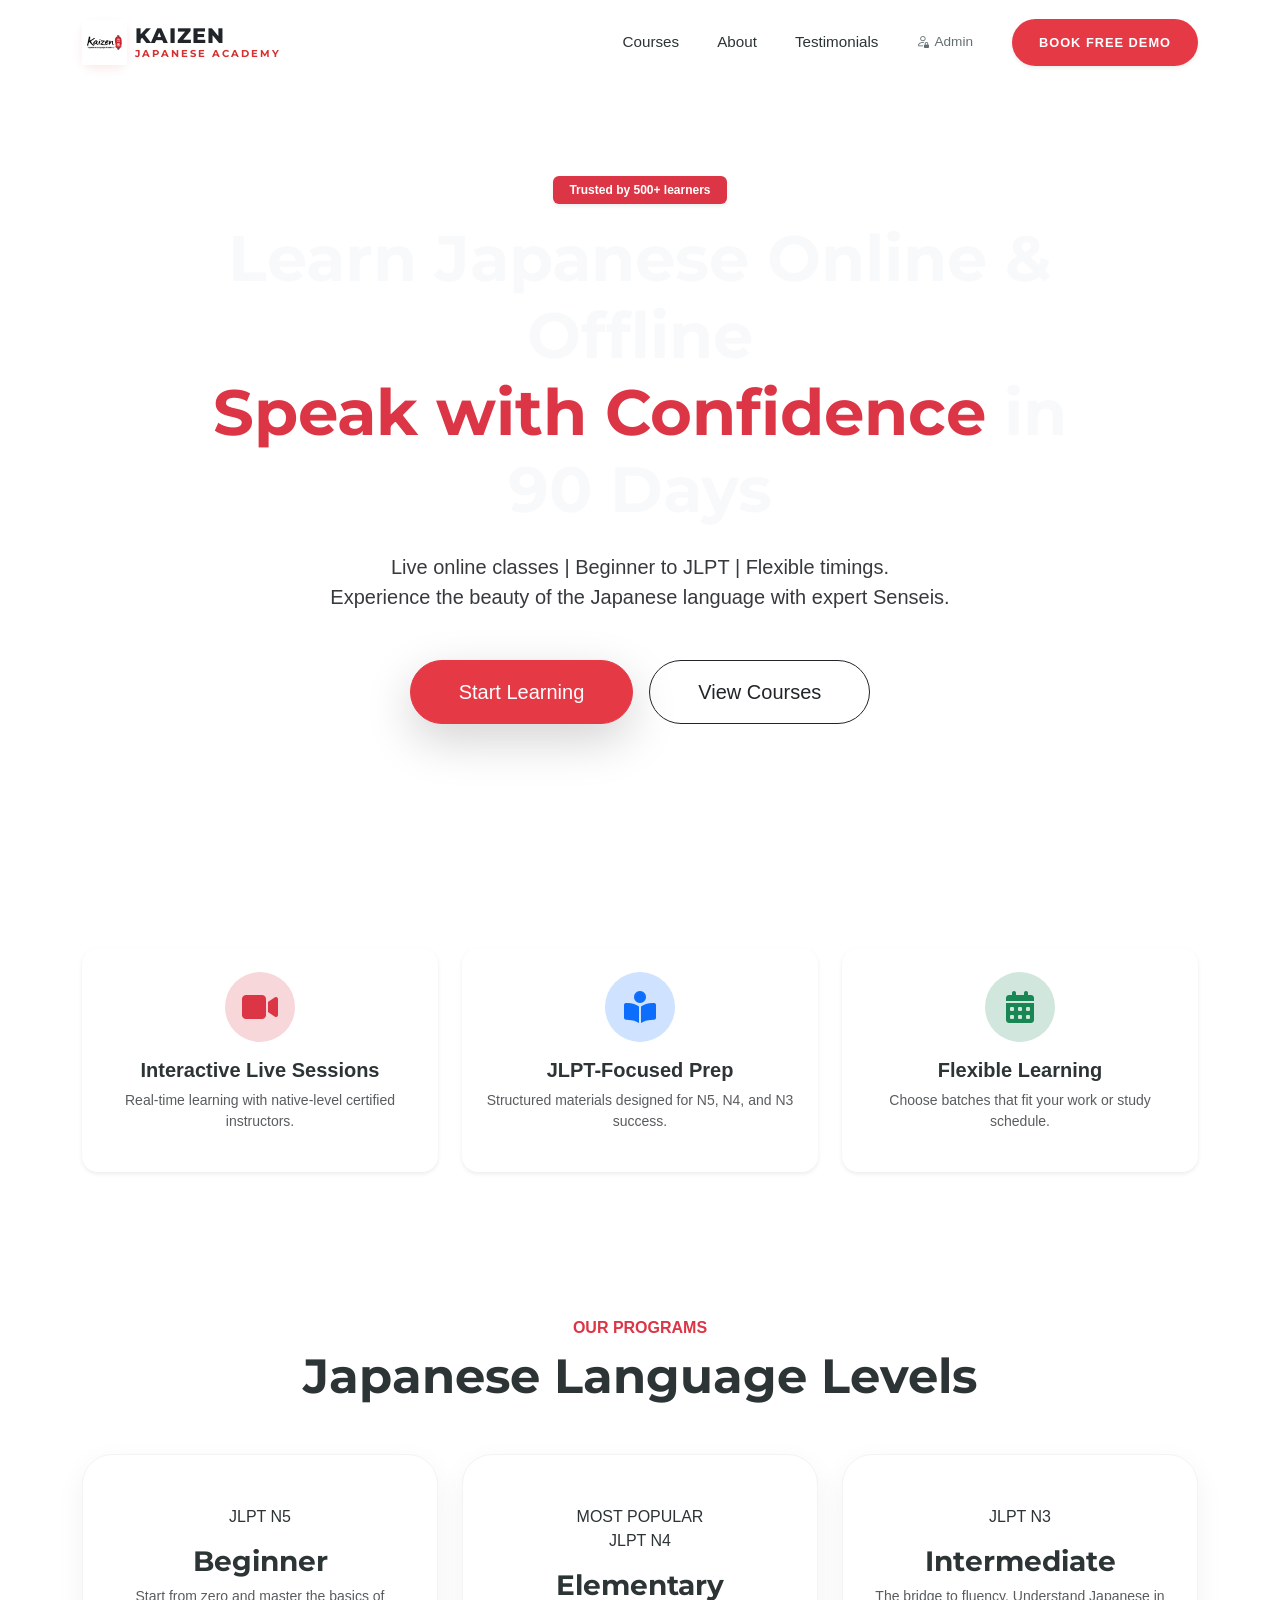
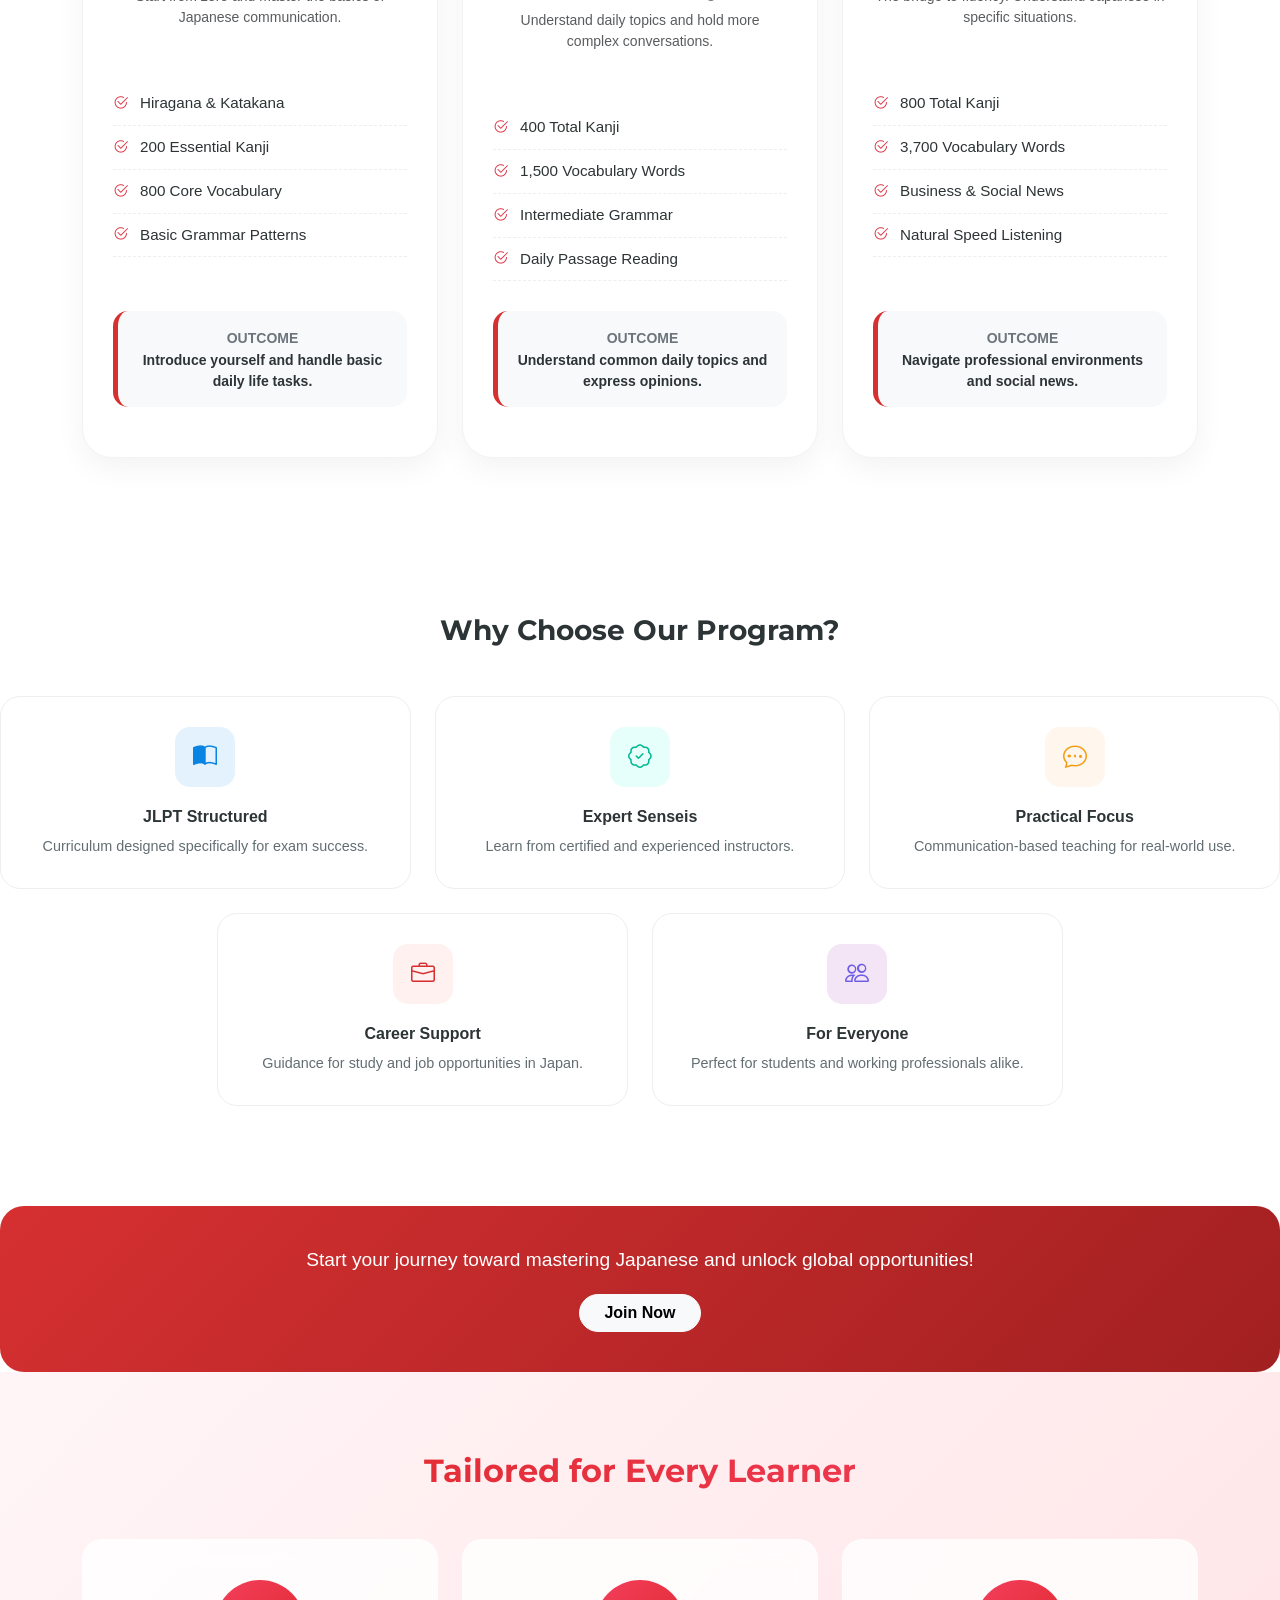
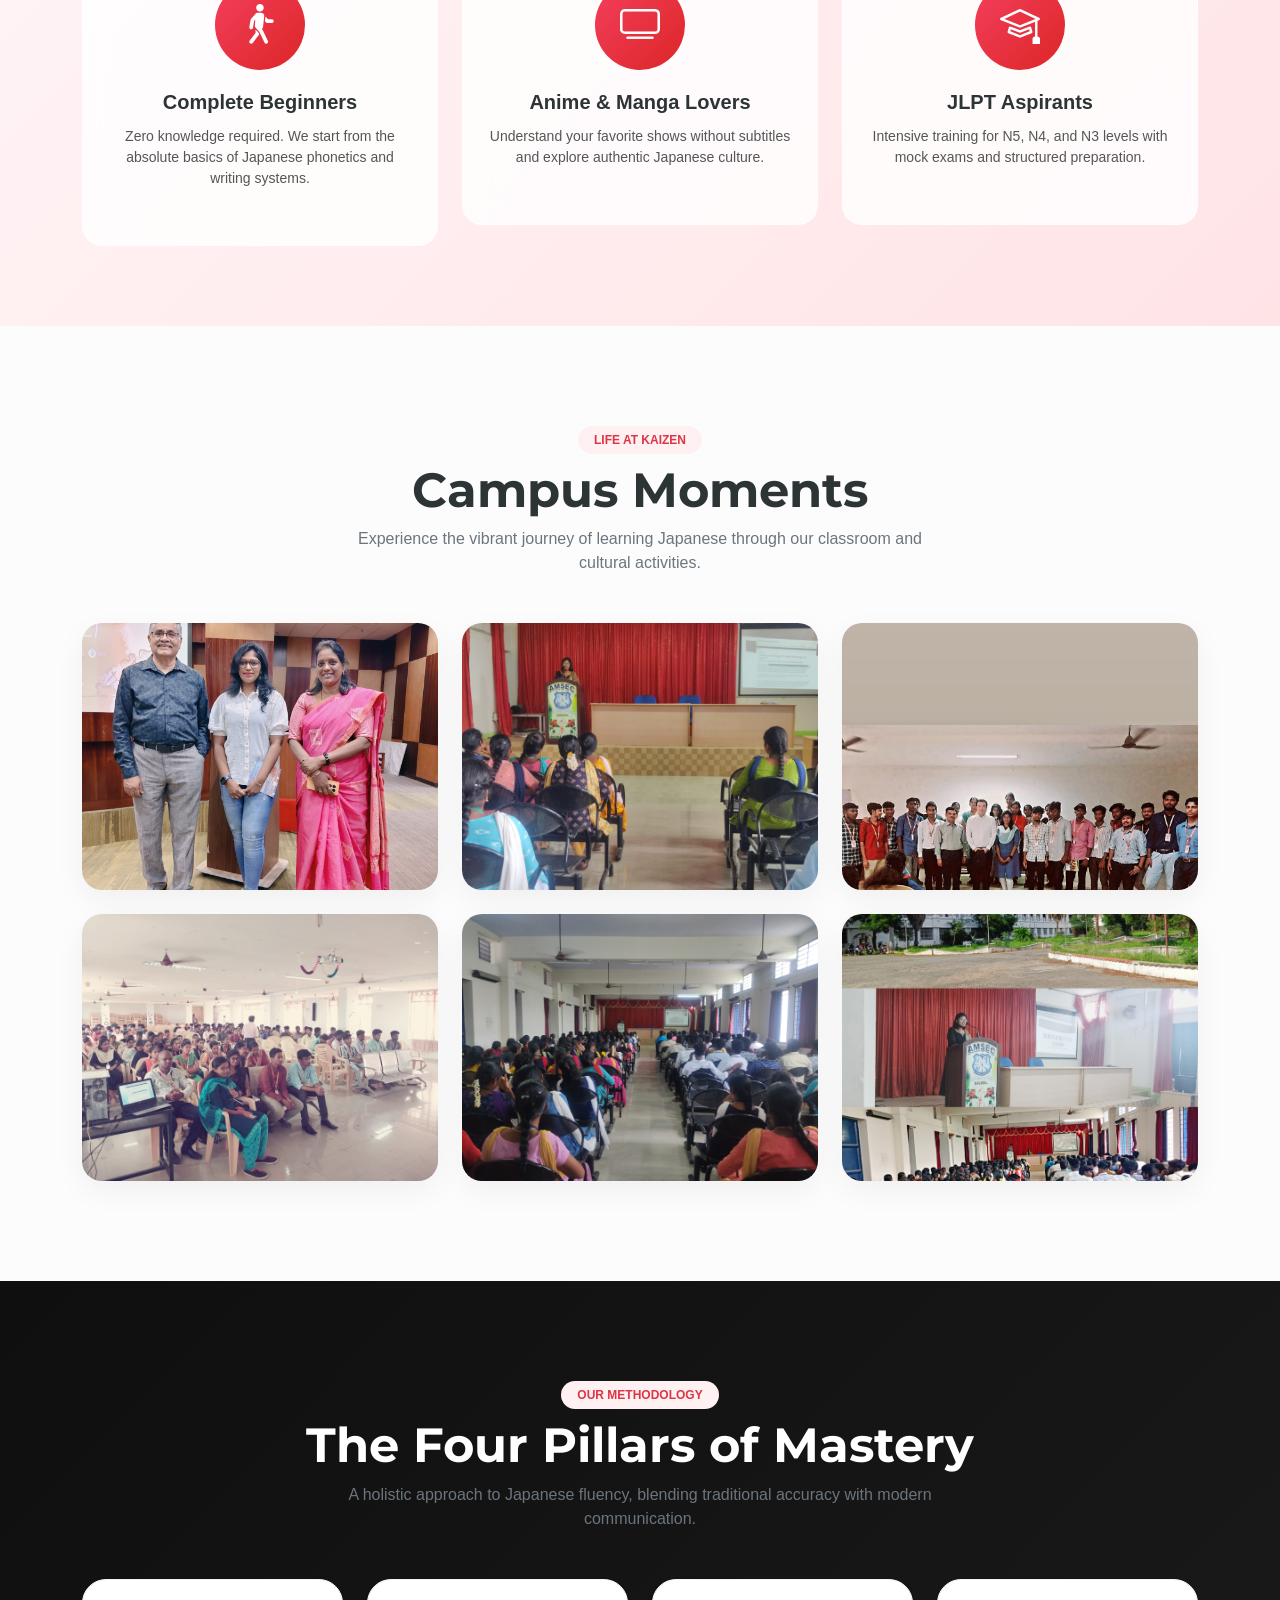
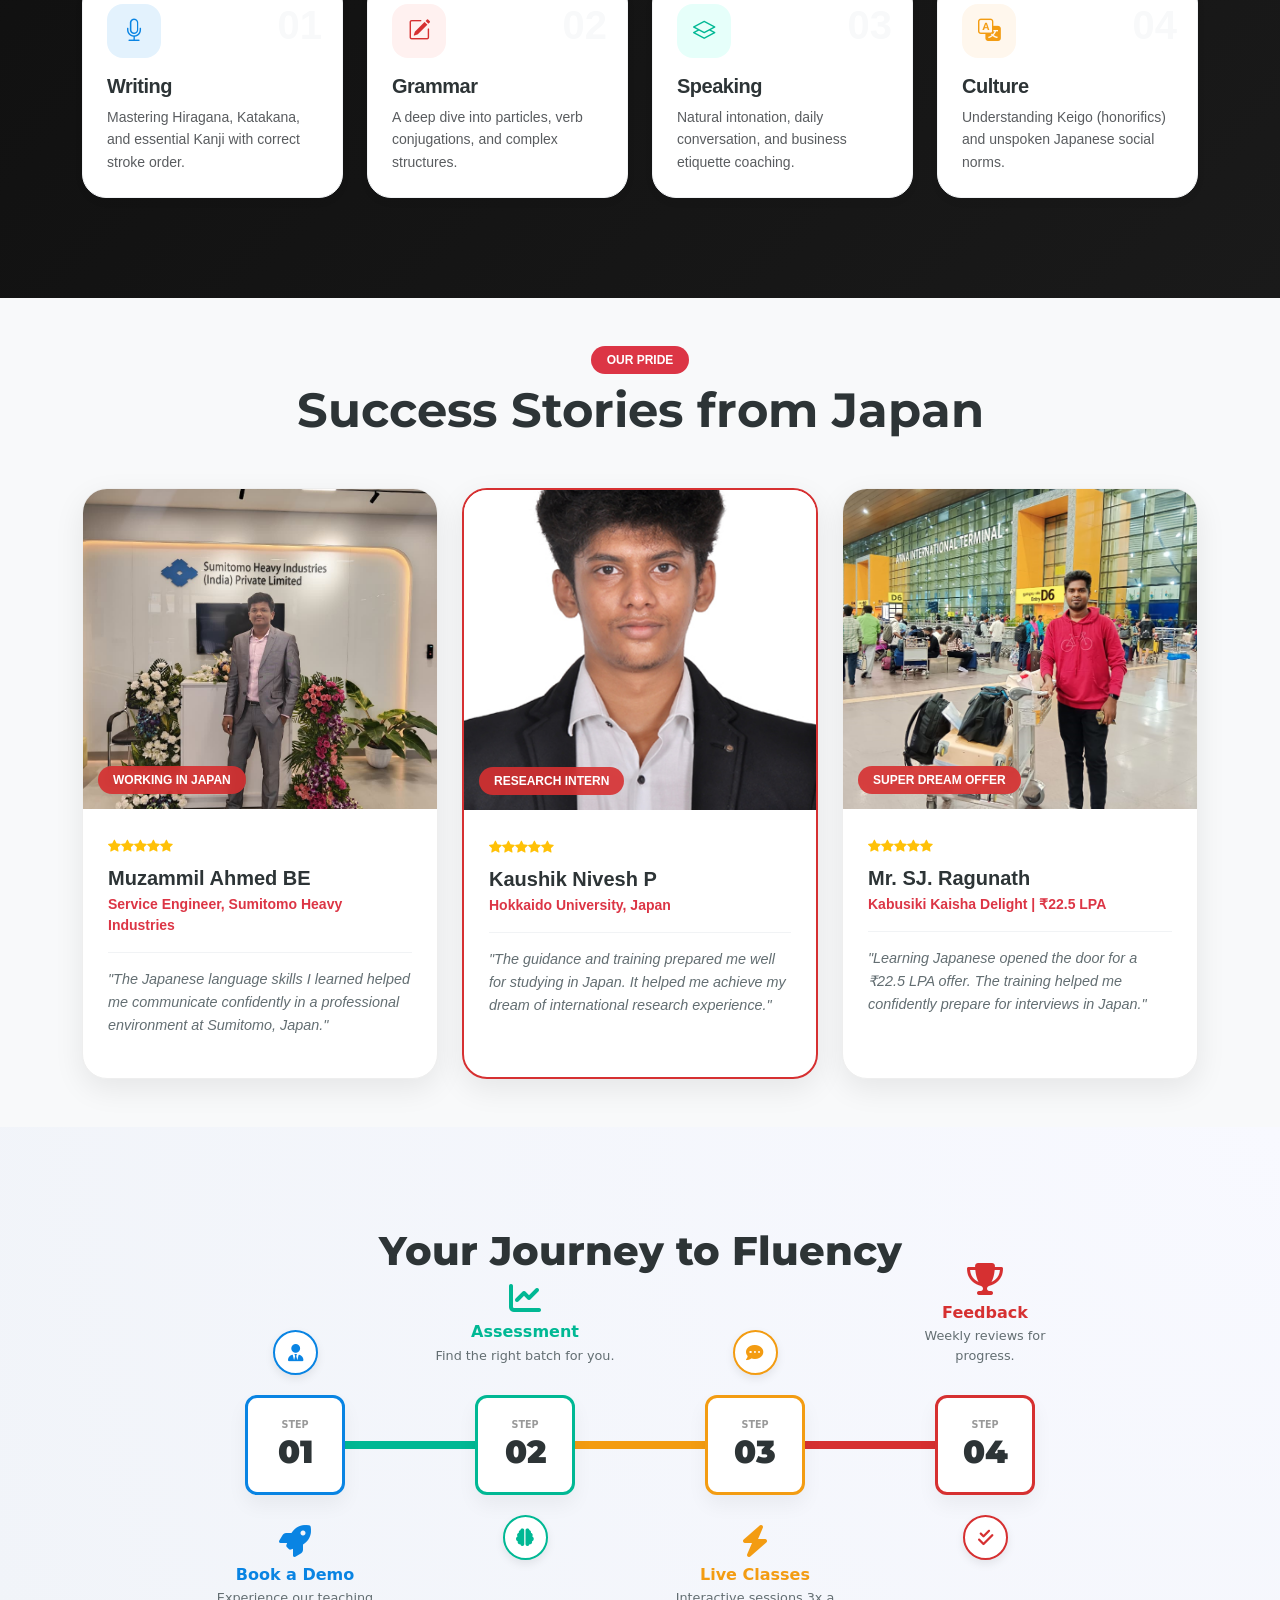
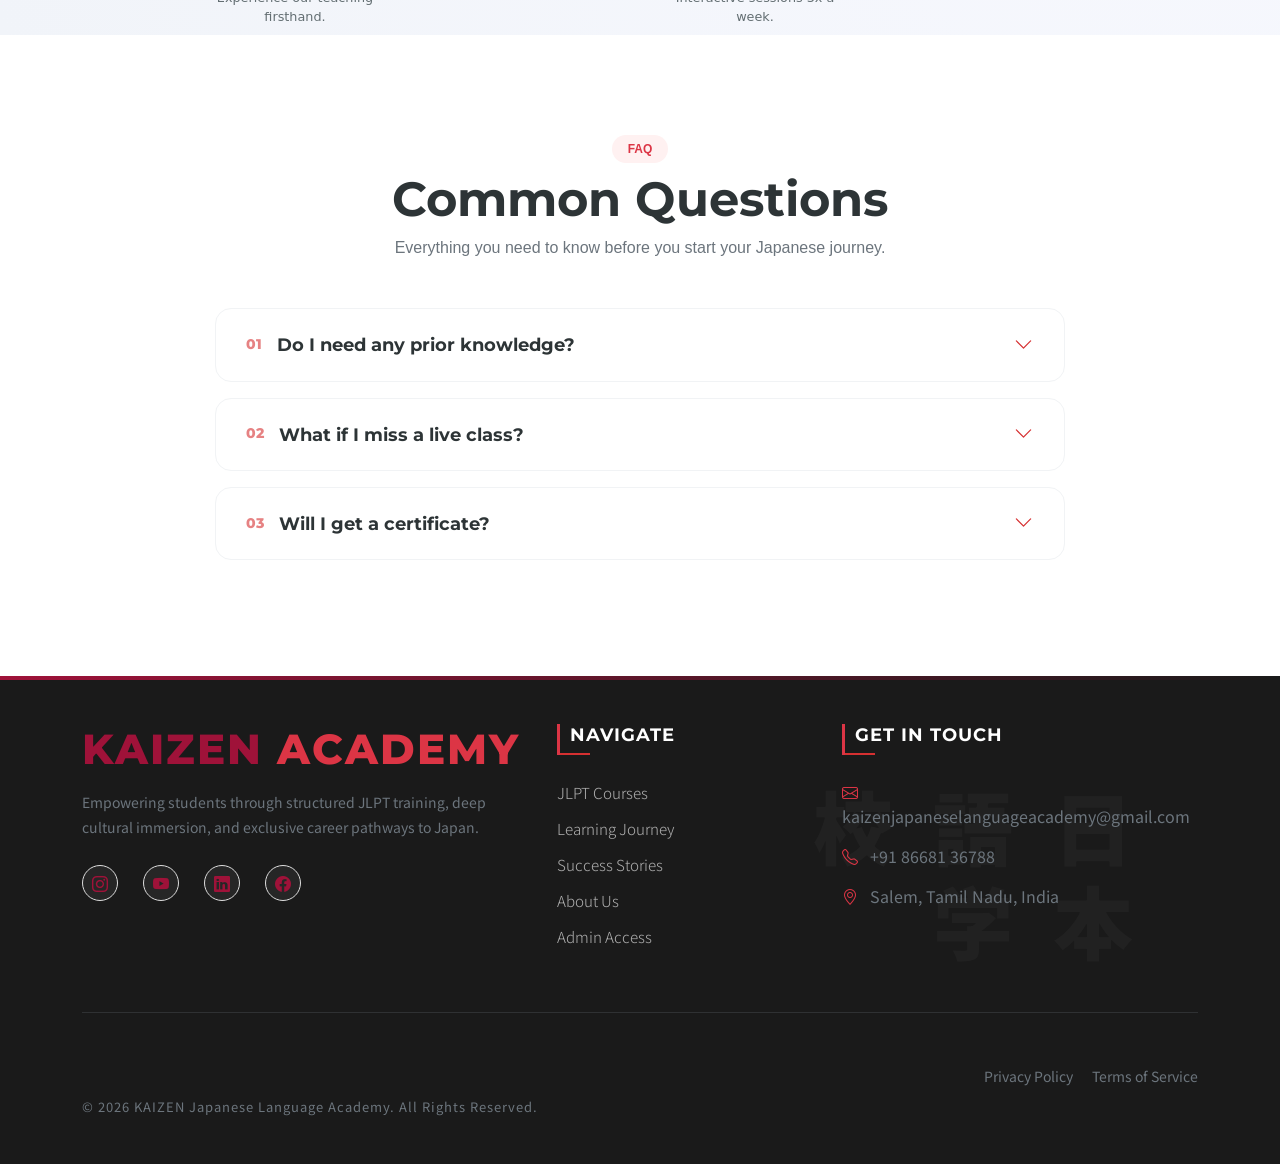
==== commit 271a8cca: "Updated project files" ====
--- a/index.html
+++ b/index.html
@@ -52,66 +52,64 @@
         </div>
     </div>
 </nav>
-    <header class="hero-section d-flex align-items-center justify-content-center text-center">
-    <div class="hero-overlay"></div>
-    
+   <header class="hero-section d-flex align-items-center justify-content-center text-center" style="background:  url('https://images.unsplash.com/photo-1528164344705-47542687000d?auto=format&fit=crop&w=800&q=80'); background-size: cover;">
     <div class="container position-relative z-3">
         <div class="row justify-content-center">
             <div class="col-lg-10">
-                <span class="badge bg-danger mb-3 px-3 py-2 animate-fade-in">Trusted by 500+ learners worldwide</span>
+                <span class="badge bg-danger mb-3 px-3 py-2 animate-fade-in shadow-sm">Trusted by 500+ learners</span>
                 
-                <h1 class="display-3 fw-bold mb-4 text-white hero-title">
+                <h1 class="display-3 fw-bold mb-4 text-light hero-title">
                     Learn Japanese Online & Offline <br>
-                    <span class="text-danger-glow">Speak with Confidence</span> in 90 Days
+                    <span class="text-danger">Speak with Confidence</span> in 90 Days
                 </h1>
                 
-                <p class="lead mb-5 text-light opacity-75 mx-auto hero-subtitle" style="max-width: 700px;">
+                <p class="lead mb-5 text-dark fw-medium mx-auto hero-subtitle" style="max-width: 700px; opacity: 0.9;">
                     Live online classes | Beginner to JLPT | Flexible timings. <br>
                     Experience the beauty of the Japanese language with expert Senseis.
                 </p>
                 
                 <div class="d-flex gap-3 justify-content-center flex-wrap">
                     <a href="register.html" class="btn btn-danger btn-lg rounded-pill px-5 py-3 shadow-lg hover-scale">Start Learning</a>
-                    <a href="#courses" class="btn btn-outline-light btn-lg rounded-pill px-5 py-3 hover-scale">View Courses</a>
-                </div>
-                
-                <div class="mt-5 d-flex gap-4 justify-content-center highlight-icons text-white">
-                    <div class="d-flex align-items-center"><i class="bi bi-camera-video me-2 text-danger"></i> Live Classes</div>
-                    <div class="d-flex align-items-center"><i class="bi bi-journal-check me-2 text-danger"></i> JLPT Aligned</div>
-                    <div class="d-flex align-items-center"><i class="bi bi-clock me-2 text-danger"></i> Flexible Batches</div>
+                    <a href="#courses" class="btn btn-outline-dark btn-lg rounded-pill px-5 py-3 hover-scale">View Courses</a>
                 </div>
             </div>
         </div>
     </div>
 </header>
 
-   <section class="py-5 bg-light">
-        <div class="container py-4">
-            <div class="row g-4">
-                <div class="col-md-4">
-                    <div class="feature-card text-center p-4">
-                        <div class="icon-box bg-red-soft mb-3"><i class="bi bi-camera-video"></i></div>
-                        <h5>Interactive Live Sessions</h5>
-                        <p class="text-muted small">Real-time learning with native-level certified instructors.</p>
-                    </div>
-                </div>
-                <div class="col-md-4">
-                    <div class="feature-card text-center p-4">
-                        <div class="icon-box bg-blue-soft mb-3"><i class="bi bi-journal-text"></i></div>
-                        <h5>JLPT-Focused Prep</h5>
-                        <p class="text-muted small">Structured materials designed for N5, N4, and N3 success.</p>
-                    </div>
-                </div>
-                <div class="col-md-4">
-                    <div class="feature-card text-center p-4">
-                        <div class="icon-box bg-green-soft mb-3"><i class="bi bi-clock-history"></i></div>
-                        <h5>Flexible Learning</h5>
-                        <p class="text-muted small">Choose batches that fit your work or study schedule.</p>
-                    </div>
-                </div>
-            </div>
-        </div>
-    </section>
+<section class="py-5 bg-white">
+    <div class="container">
+        <div class="row g-4">
+            <div class="col-md-4">
+                <div class="feature-card text-center p-4 border-0 shadow-sm rounded-4">
+                    <div class="icon-box bg-danger-subtle text-danger mb-3 mx-auto d-flex align-items-center justify-content-center" style="width: 70px; height: 70px; border-radius: 50%;">
+                        <i class="fas fa-video fa-2x"></i>
+                    </div>
+                    <h5 class="fw-bold">Interactive Live Sessions</h5>
+                    <p class="text-muted small">Real-time learning with native-level certified instructors.</p>
+                </div>
+            </div>
+            <div class="col-md-4">
+                <div class="feature-card text-center p-4 border-0 shadow-sm rounded-4">
+                    <div class="icon-box bg-primary-subtle text-primary mb-3 mx-auto d-flex align-items-center justify-content-center" style="width: 70px; height: 70px; border-radius: 50%;">
+                        <i class="fas fa-book-reader fa-2x"></i>
+                    </div>
+                    <h5 class="fw-bold">JLPT-Focused Prep</h5>
+                    <p class="text-muted small">Structured materials designed for N5, N4, and N3 success.</p>
+                </div>
+            </div>
+            <div class="col-md-4">
+                <div class="feature-card text-center p-4 border-0 shadow-sm rounded-4">
+                    <div class="icon-box bg-success-subtle text-success mb-3 mx-auto d-flex align-items-center justify-content-center" style="width: 70px; height: 70px; border-radius: 50%;">
+                        <i class="fas fa-calendar-alt fa-2x"></i>
+                    </div>
+                    <h5 class="fw-bold">Flexible Learning</h5>
+                    <p class="text-muted small">Choose batches that fit your work or study schedule.</p>
+                </div>
+            </div>
+        </div>
+    </div>
+</section>
 
     <section id="courses" class="py-5">
         <div class="container py-5">
@@ -374,8 +372,8 @@
                 <div class="pillar-card p-4 h-100">
                     <div class="pillar-icon bg-blue-soft"><i class="bi bi-mic"></i></div>
                     <span class="pillar-number">01</span>
-                    <h5 class="fw-bold mt-3">Speaking</h5>
-                    <p class="small text-muted">Natural intonation, daily conversation, and business etiquette coaching.</p>
+                    <h5 class="fw-bold mt-3">Writing</h5>
+                    <p class="small text-muted">Mastering Hiragana, Katakana, and essential Kanji with correct stroke order.</p>
                 </div>
             </div>
 
@@ -383,8 +381,8 @@
                 <div class="pillar-card p-4 h-100">
                     <div class="pillar-icon bg-red-soft"><i class="bi bi-pencil-square"></i></div>
                     <span class="pillar-number">02</span>
-                    <h5 class="fw-bold mt-3">Writing</h5>
-                    <p class="small text-muted">Mastering Hiragana, Katakana, and essential Kanji with correct stroke order.</p>
+                    <h5 class="fw-bold mt-3">Grammar</h5>
+                    <p class="small text-muted">A deep dive into particles, verb conjugations, and complex structures.</p>
                 </div>
             </div>
 
@@ -392,8 +390,8 @@
                 <div class="pillar-card p-4 h-100">
                     <div class="pillar-icon bg-green-soft"><i class="bi bi-layers"></i></div>
                     <span class="pillar-number">03</span>
-                    <h5 class="fw-bold mt-3">Grammar</h5>
-                    <p class="small text-muted">A deep dive into particles, verb conjugations, and complex structures.</p>
+                    <h5 class="fw-bold mt-3">Speaking</h5>
+                    <p class="small text-muted">Natural intonation, daily conversation, and business etiquette coaching.</p>
                 </div>
             </div>
 
@@ -474,7 +472,7 @@
         <h2>Your Journey to Fluency</h2>
     </div>
     
-    <div class="journey-wrapper">
+    <div class="journey-wrapper" id="journey">
         <div class="step-container item-1">
             <div class="avatar top-avatar"><i class="fas fa-user-tie"></i></div>
             <div class="step-card">
@@ -623,15 +621,15 @@
                 <h6 class="footer-title">Get in Touch</h6>
                 <div class="contact-item mb-3">
                     <i class="bi bi-envelope text-danger me-2"></i>
-                    <a href="mailto:info@kaizenacademy.com" class="text-secondary text-decoration-none">info@kaizenacademy.com</a>
+                    <a href="mailto:kaizenjapaneselanguageacademy@gmail.com" class="text-secondary text-decoration-none">kaizenjapaneselanguageacademy@gmail.com</a>
                 </div>
                 <div class="contact-item mb-3">
                     <i class="bi bi-telephone text-danger me-2"></i>
-                    <a href="tel:+919876543210" class="text-secondary text-decoration-none">+91 98765 43210</a>
+                    <a href="tel:+91 86681 36788" class="text-secondary text-decoration-none">+91 86681 36788</a>
                 </div>
                 <div class="contact-item">
                     <i class="bi bi-geo-alt text-danger me-2"></i>
-                    <span class="text-secondary">Chennai, Tamil Nadu, India</span>
+                    <span class="text-secondary">Salem, Tamil Nadu, India</span>
                 </div>
             </div>
 
--- a/css/style.css
+++ b/css/style.css
@@ -1339,4 +1339,29 @@
     max-height: 100%;
     object-fit: contain; /* Prevents the logo from stretching */
     transition: transform 0.3s ease;
+}
+/* Add to css/style.css */
+.japanese-footer {
+    background-color: #1a1a1a; /* Darker, more professional base */
+    color: #e0e0e0;
+    font-family: 'Noto Sans JP', sans-serif;
+}
+
+.japanese-footer .footer-title {
+    font-family: 'Montserrat', sans-serif;
+    text-transform: uppercase;
+    letter-spacing: 1px;
+    color: #ffffff;
+    border-left: 3px solid #dc3545; /* Clean red accent instead of multi-colors */
+    padding-left: 10px;
+}
+
+.japanese-footer .footer-menu a {
+    color: #b0b0b0;
+    transition: color 0.3s ease;
+    font-weight: 300;
+}
+
+.japanese-footer .footer-menu a:hover {
+    color: #dc3545;
 }
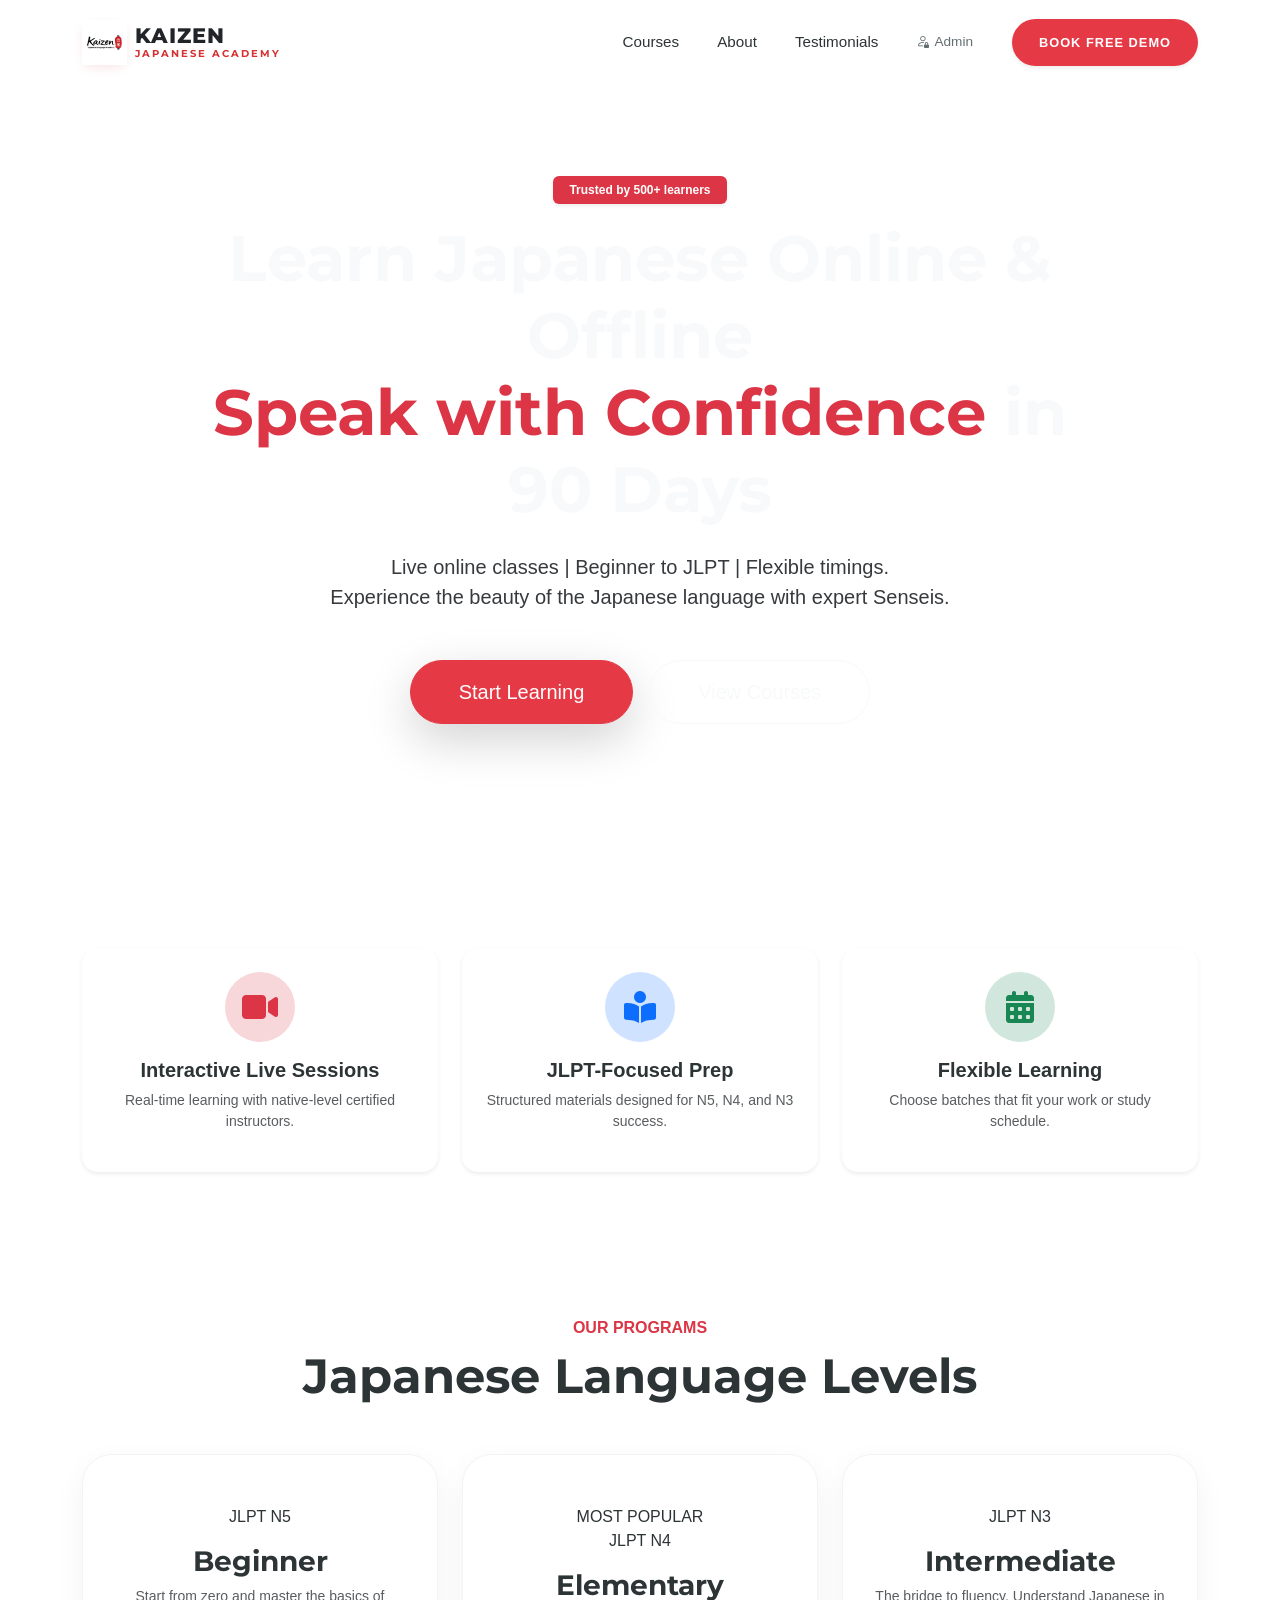
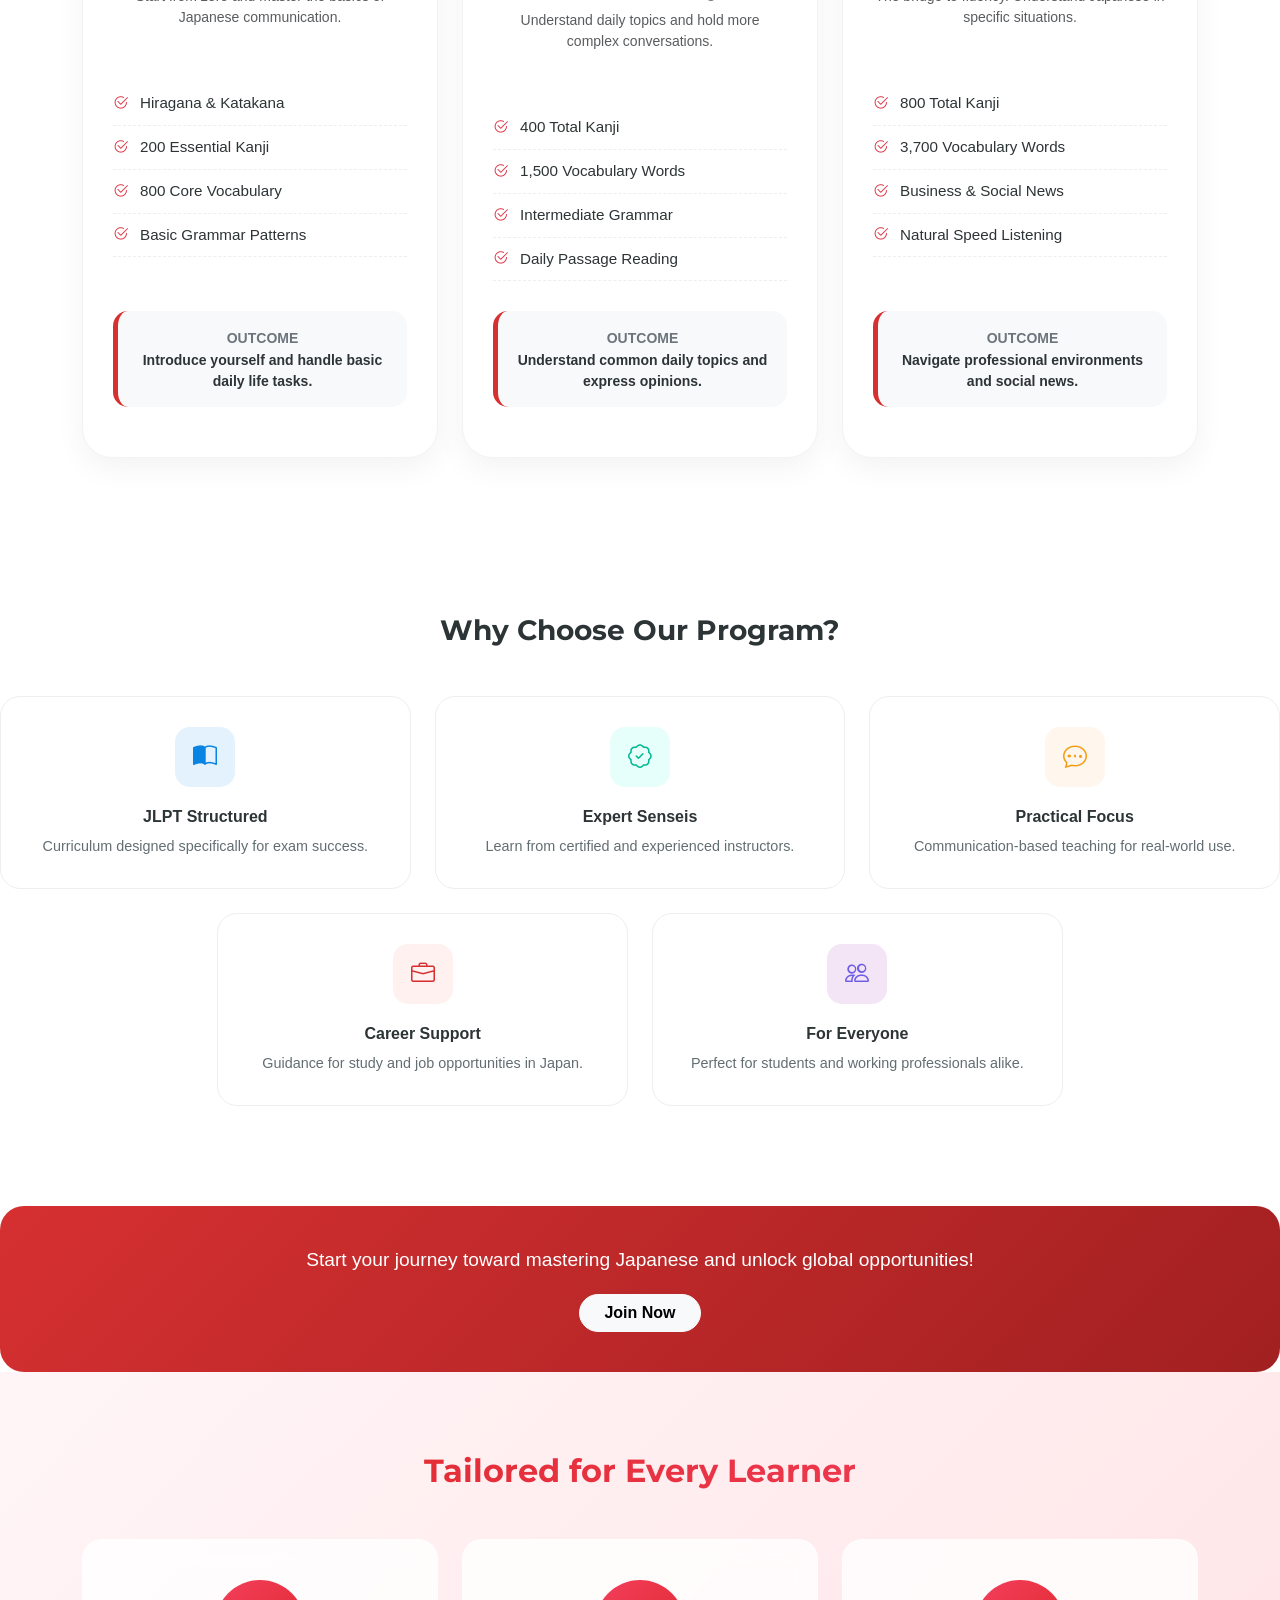
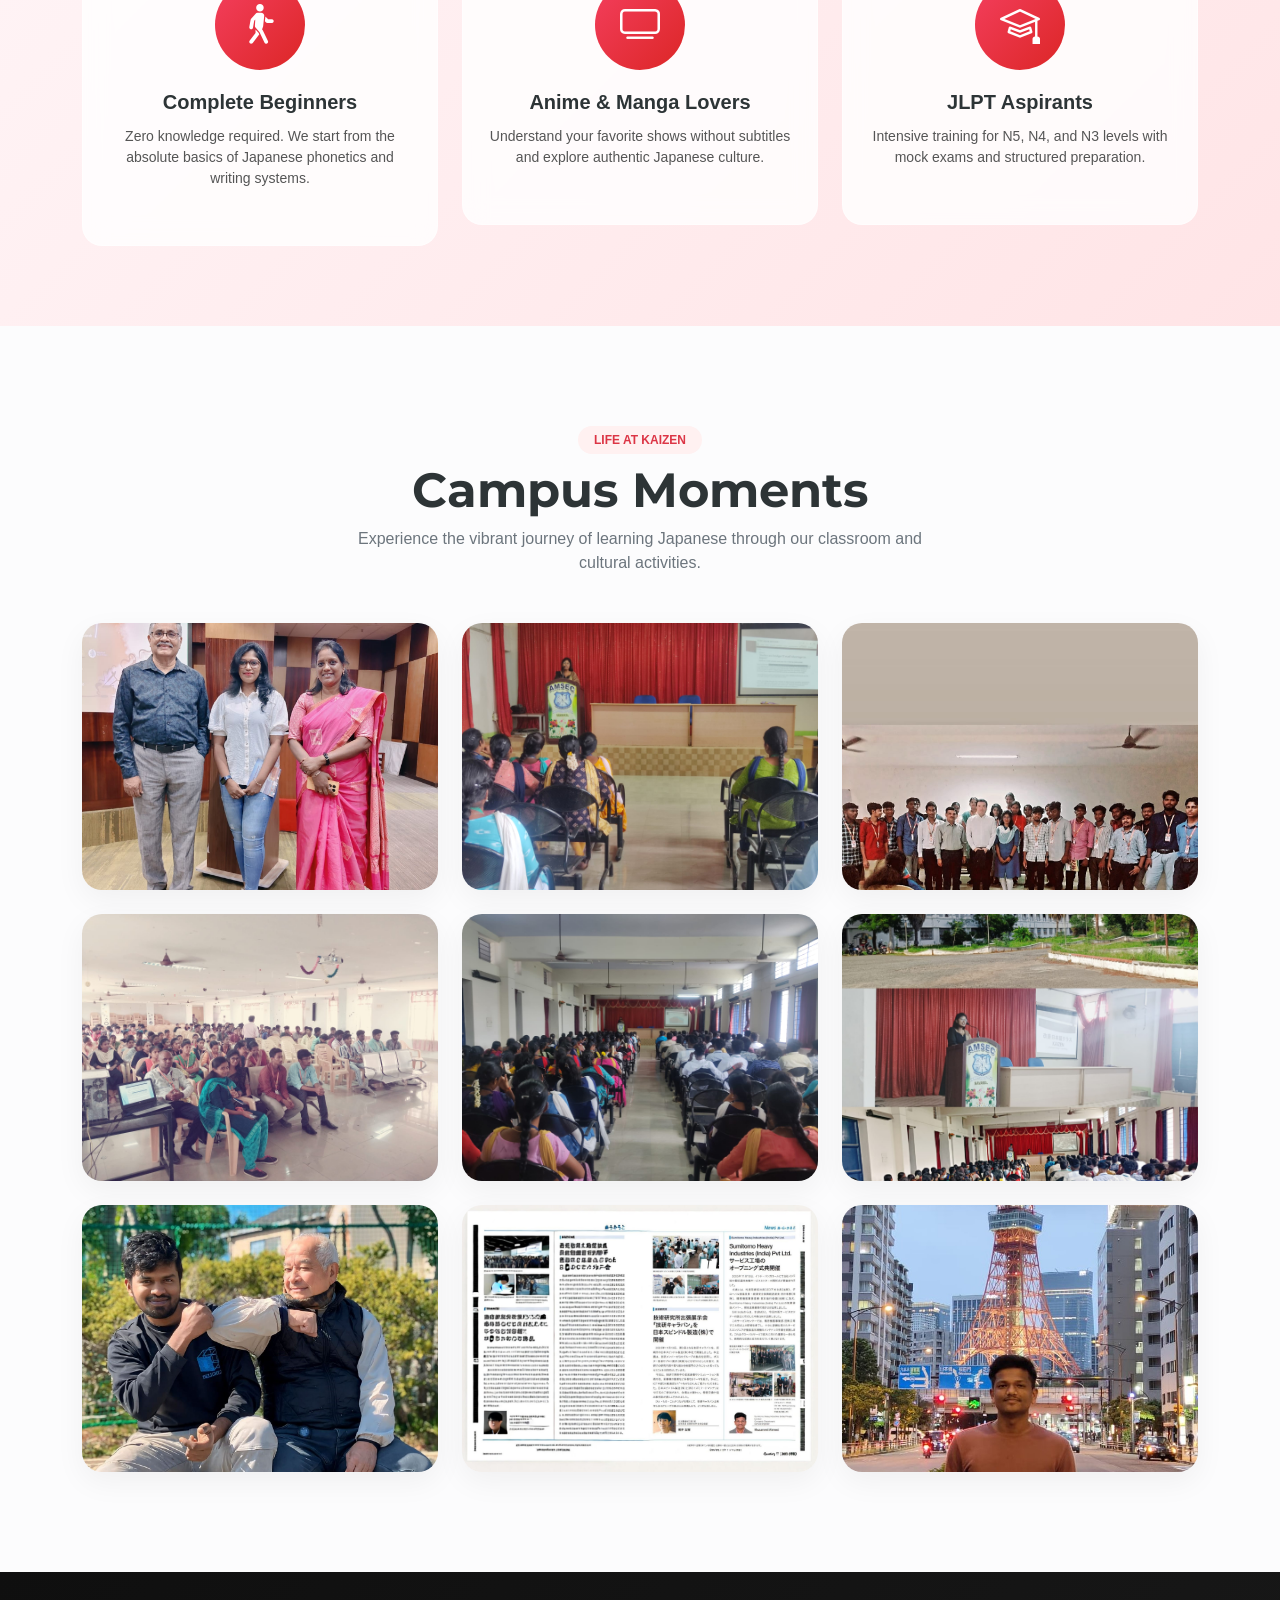
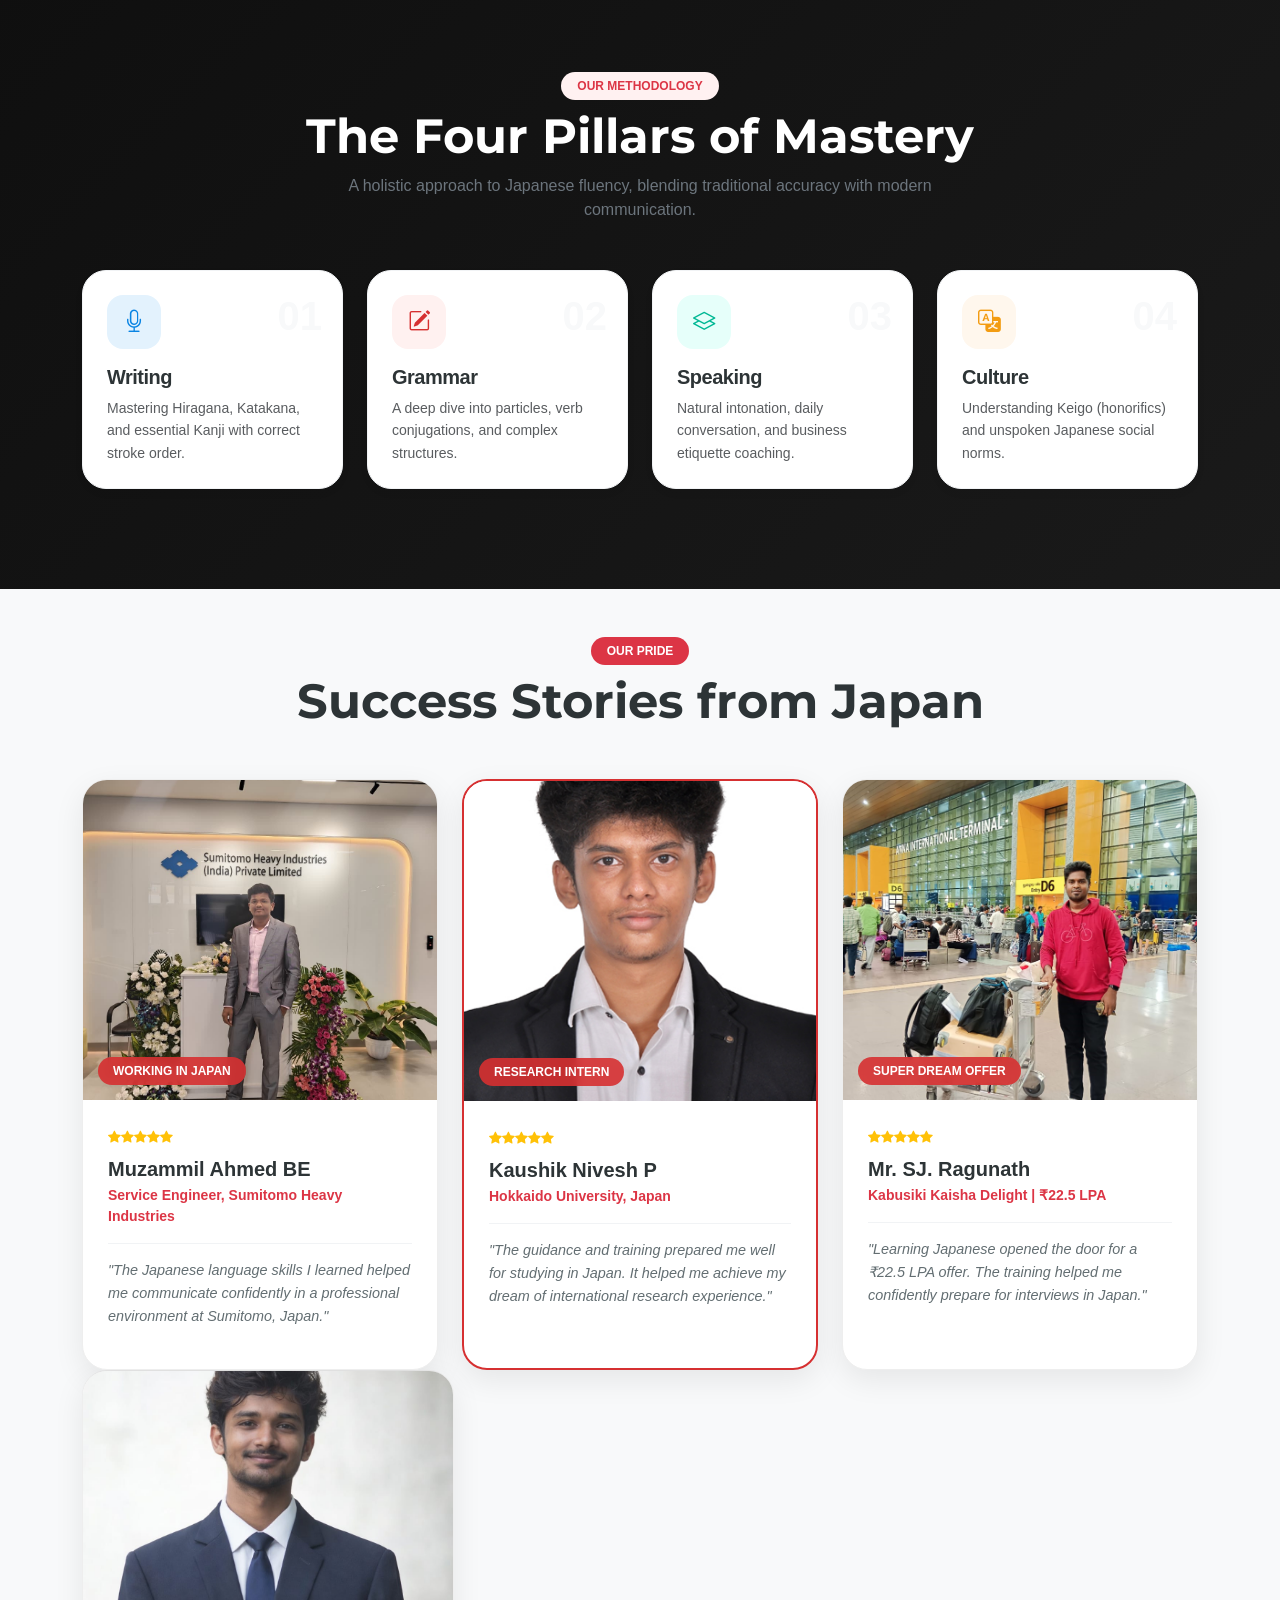
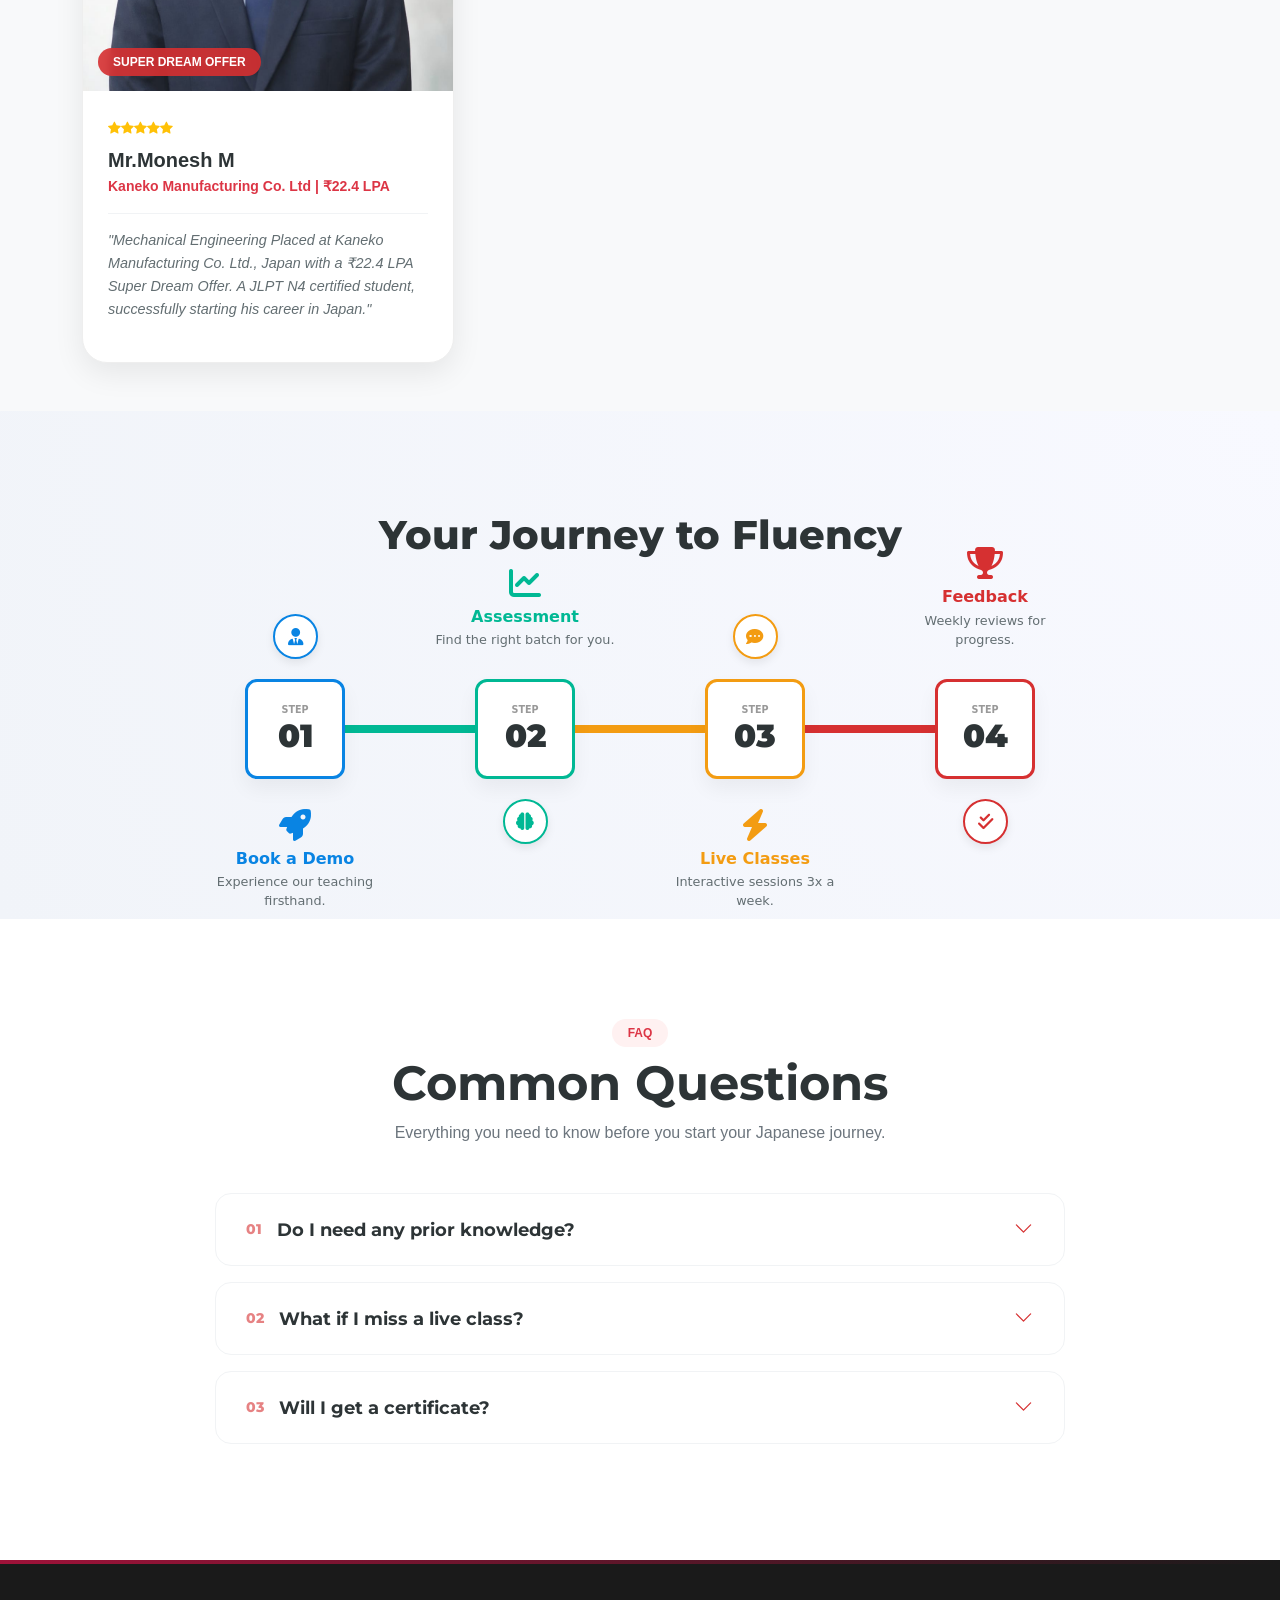
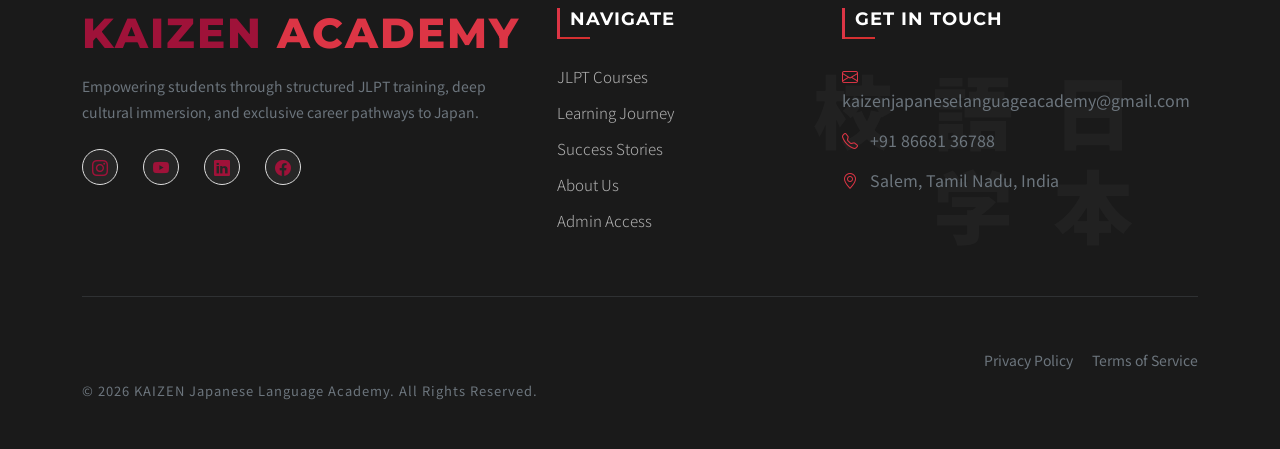
==== commit d524305b: "Updated project files1" ====
--- a/index.html
+++ b/index.html
@@ -70,7 +70,7 @@
                 
                 <div class="d-flex gap-3 justify-content-center flex-wrap">
                     <a href="register.html" class="btn btn-danger btn-lg rounded-pill px-5 py-3 shadow-lg hover-scale">Start Learning</a>
-                    <a href="#courses" class="btn btn-outline-dark btn-lg rounded-pill px-5 py-3 hover-scale">View Courses</a>
+                    <a href="#courses" class="btn btn-outline-light btn-lg rounded-pill px-5 py-3 hover-scale">View Courses</a>
                 </div>
             </div>
         </div>
@@ -345,7 +345,6 @@
                     </div>
                 </div>
             </div>
-
             <div class="col-lg-4 col-md-6">
                 <div class="gallery-card-premium">
                     <img src="IMG/c8.jpeg" alt="Practice" class="gallery-img">
@@ -354,9 +353,37 @@
                         <h5 class="text-white fw-bold mb-0">Language Practice</h5>
                     </div>
                 </div>
-            </div>
-        </div>
-    </div>
+            </div><div class="col-lg-4 col-md-6">
+                <div class="gallery-card-premium">
+                    <img src="IMG/A1.jpeg" alt="Practice" class="gallery-img">
+                    <div class="gallery-content">
+                        <span class="gallery-category">Achivement</span>
+                        <h5 class="text-white fw-bold mb-0">Native Japanese</h5>
+                    </div>
+                </div>
+            </div><div class="col-lg-4 col-md-6">
+                <div class="gallery-card-premium">
+                    <img src="IMG/A4.jpeg" alt="Practice" class="gallery-img">
+                    <div class="gallery-content">
+                        <span class="gallery-category">Achivement</span>
+                        <h5 class="text-white fw-bold mb-0">News about Our student</h5>
+                    </div>
+                </div>
+            </div>
+            <div class="col-lg-4 col-md-6">
+                <div class="gallery-card-premium">
+                    <img src="IMG/A3.jpeg" alt="Practice" class="gallery-img">
+                    <div class="gallery-content">
+                        <span class="gallery-category">Achivement</span>
+                        <h5 class="text-white fw-bold mb-0">Pic in japan</h5>
+                    </div>
+                </div>
+            </div>
+            
+        </div>
+        
+    </div>
+    
 </section>
 
 <section id="curriculum" class="curriculum-section">
@@ -420,6 +447,7 @@
                         <img src="IMG/s2.jpeg" alt="Muzammil Ahmed" class="student-img-big">
                         <div class="student-badge">Working in Japan</div>
                     </div>
+                    
                     <div class="testimonial-content-big">
                         <div class="stars text-warning mb-2">
                             <i class="bi bi-star-fill"></i><i class="bi bi-star-fill"></i><i class="bi bi-star-fill"></i><i class="bi bi-star-fill"></i><i class="bi bi-star-fill"></i>
@@ -461,6 +489,26 @@
                         <h5 class="fw-bold mb-1">Mr. SJ. Ragunath</h5>
                         <p class="text-danger small fw-bold mb-3">Kabusiki Kaisha Delight | ₹22.5 LPA</p>
                         <p class="testimonial-quote">"Learning Japanese opened the door for a ₹22.5 LPA offer. The training helped me confidently prepare for interviews in Japan."</p>
+                    </div>
+                </div>
+            </div>
+        </div>
+
+        <div class="col-lg-4 col-md-6">
+                <div class="testimonial-card-large">
+                    <div class="student-image-container">
+                        <img src="IMG/s6.jpeg" alt="SJ Ragunath" class="student-img-big">
+                        <div class="student-badge">Super Dream Offer</div>
+                    </div>
+                    <div class="testimonial-content-big">
+                        <div class="stars text-warning mb-2">
+                            <i class="bi bi-star-fill"></i><i class="bi bi-star-fill"></i><i class="bi bi-star-fill"></i><i class="bi bi-star-fill"></i><i class="bi bi-star-fill"></i>
+                        </div>
+                        <h5 class="fw-bold mb-1">Mr.Monesh M</h5>
+                        <p class="text-danger small fw-bold mb-3">Kaneko Manufacturing Co. Ltd | ₹22.4 LPA</p>
+                        <p class="testimonial-quote">"Mechanical Engineering
+Placed at Kaneko Manufacturing Co. Ltd., Japan with a ₹22.4 LPA Super Dream Offer.
+A JLPT N4 certified student, successfully starting his career in Japan."</p>
                     </div>
                 </div>
             </div>
--- a/css/style.css
+++ b/css/style.css
@@ -1364,4 +1364,10 @@
 
 .japanese-footer .footer-menu a:hover {
     color: #dc3545;
+}
+.student-img-big {
+    width: 100%;
+    height: 100%;
+    object-fit: cover; /* Ensures the photo fills the area without stretching */
+    transition: transform 0.5s ease;
 }
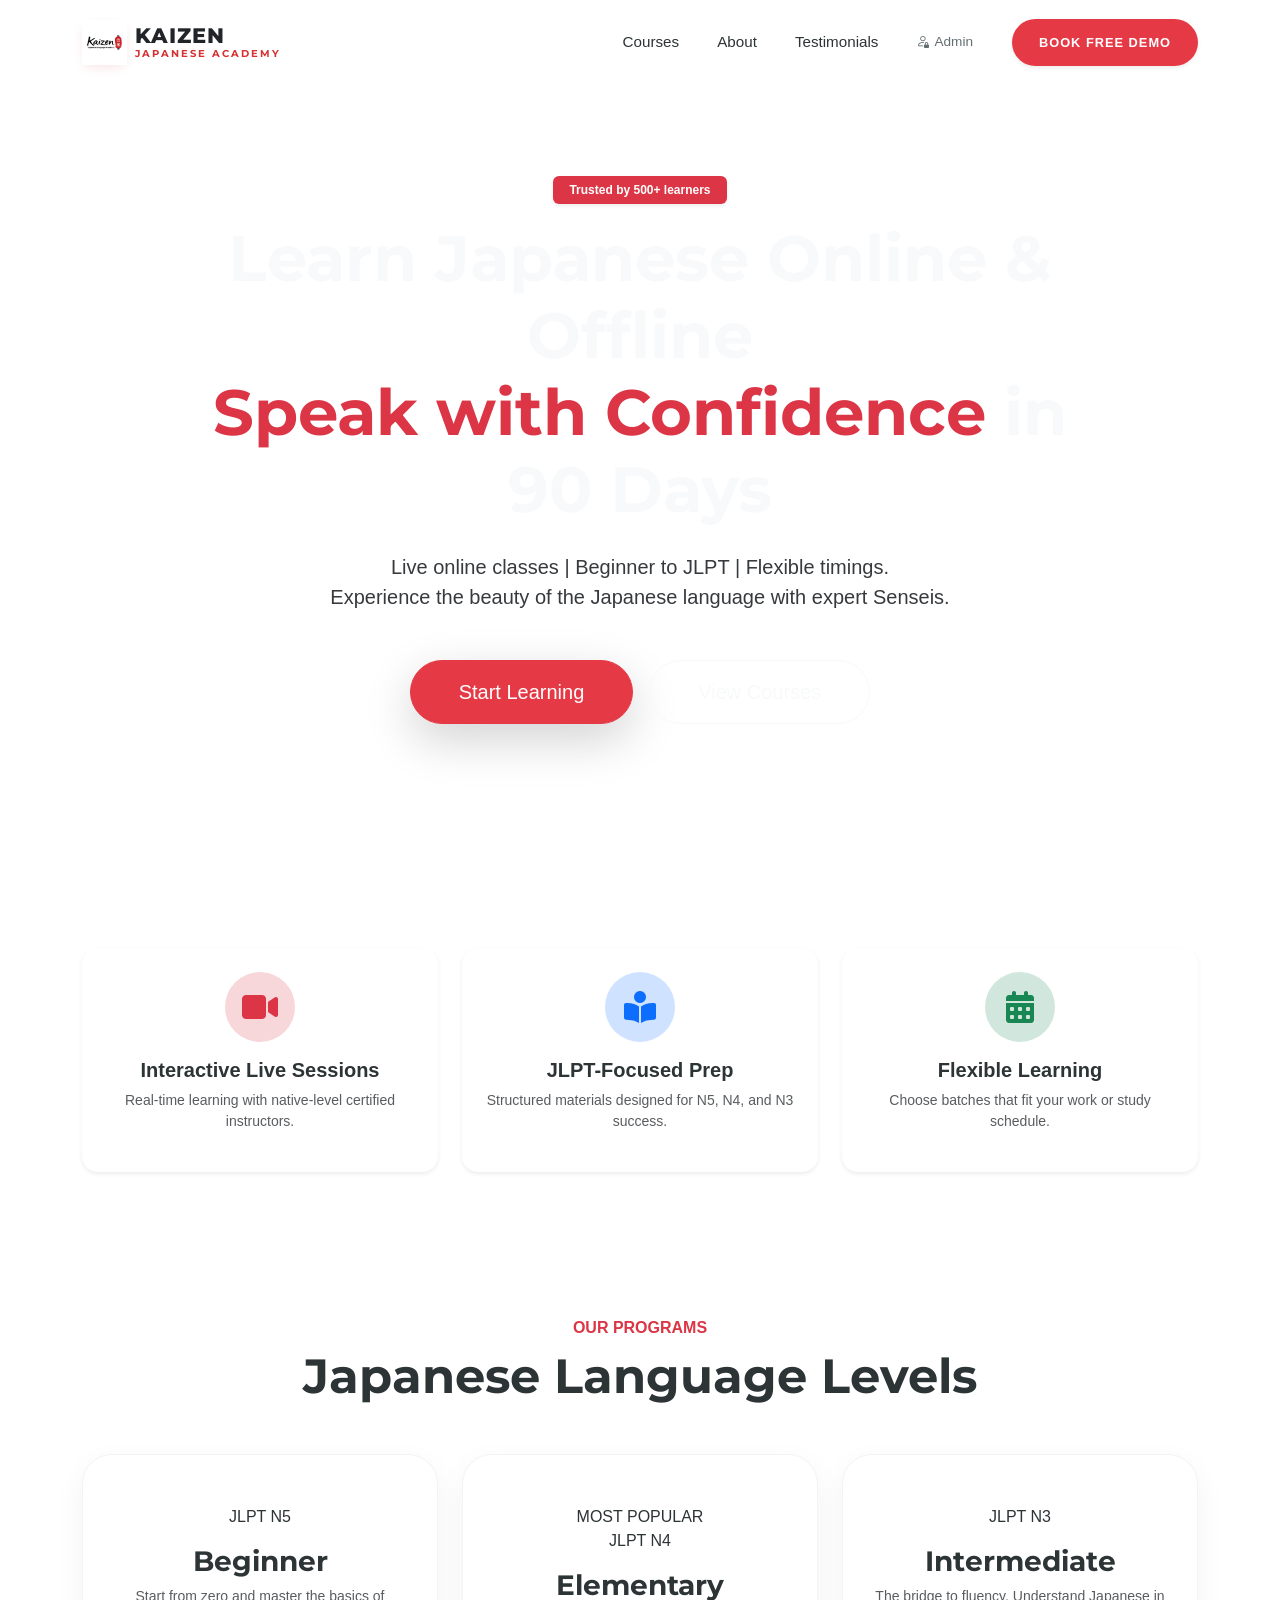
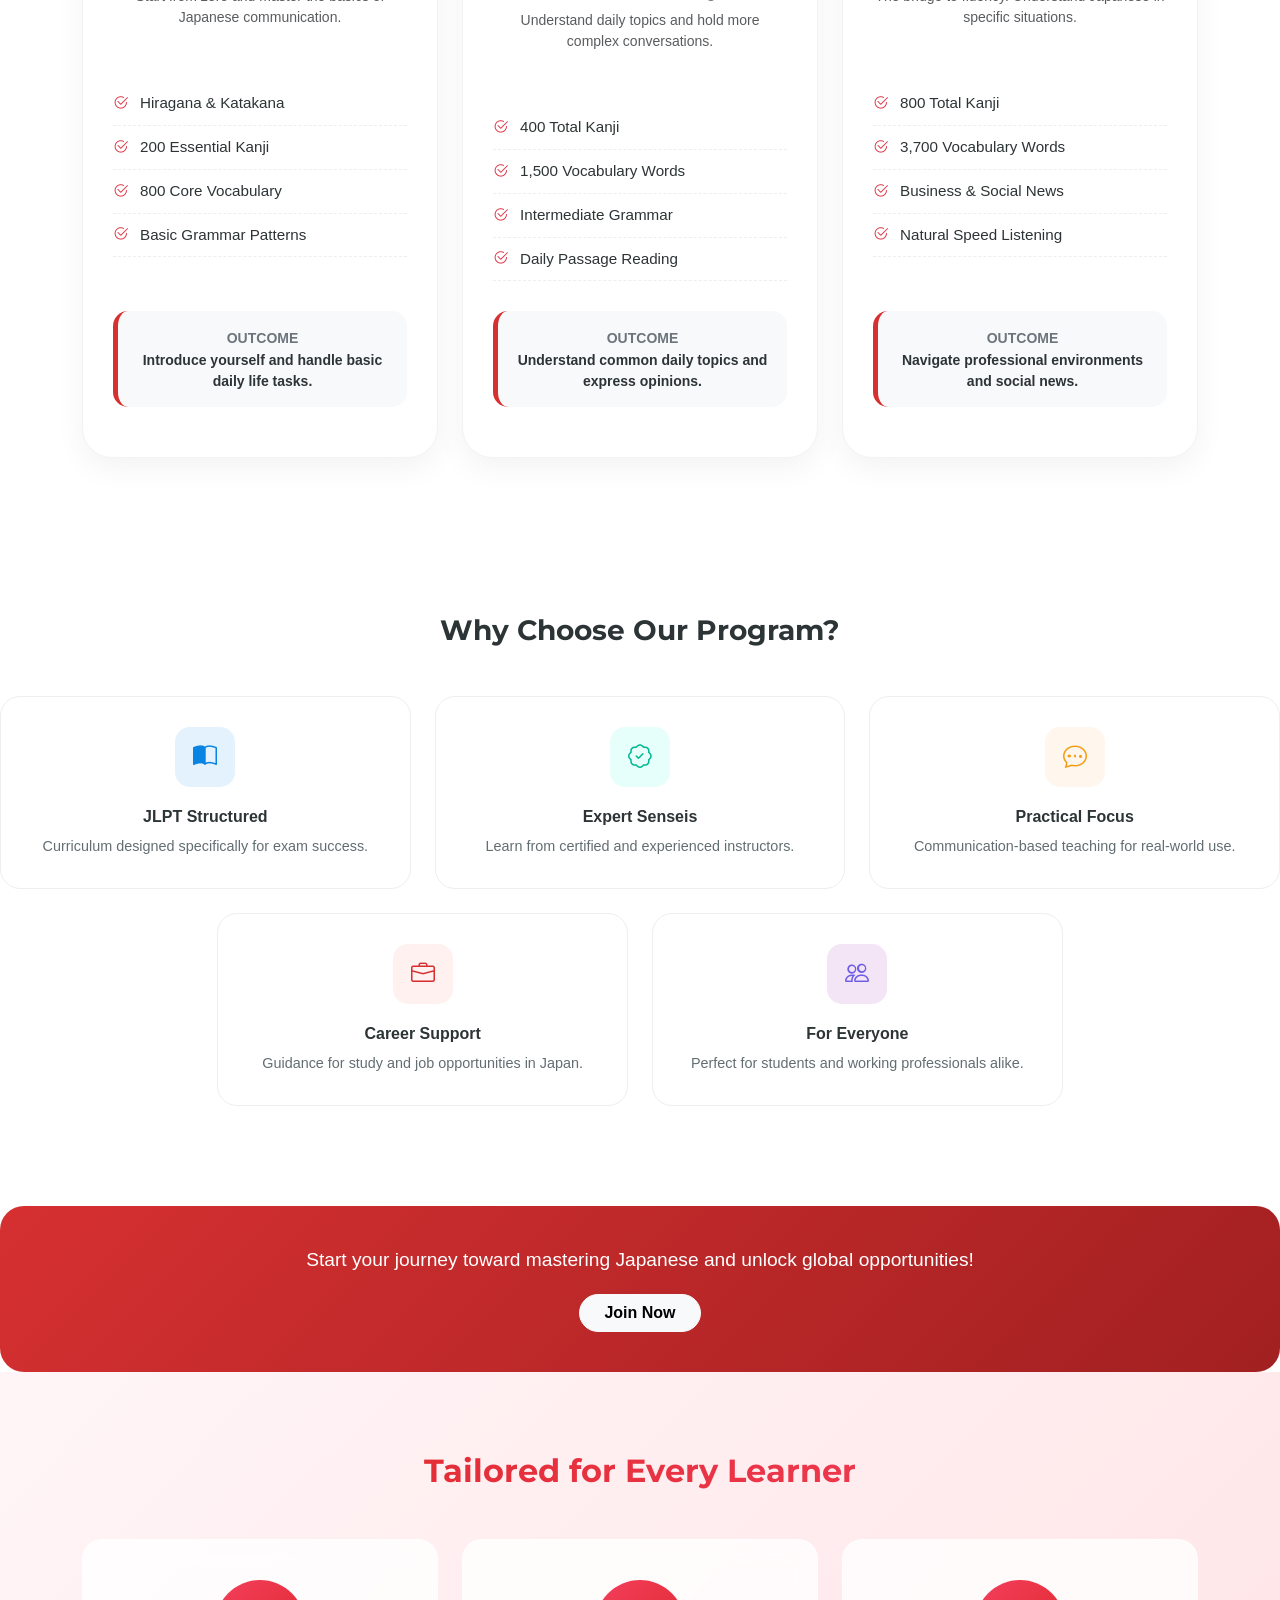
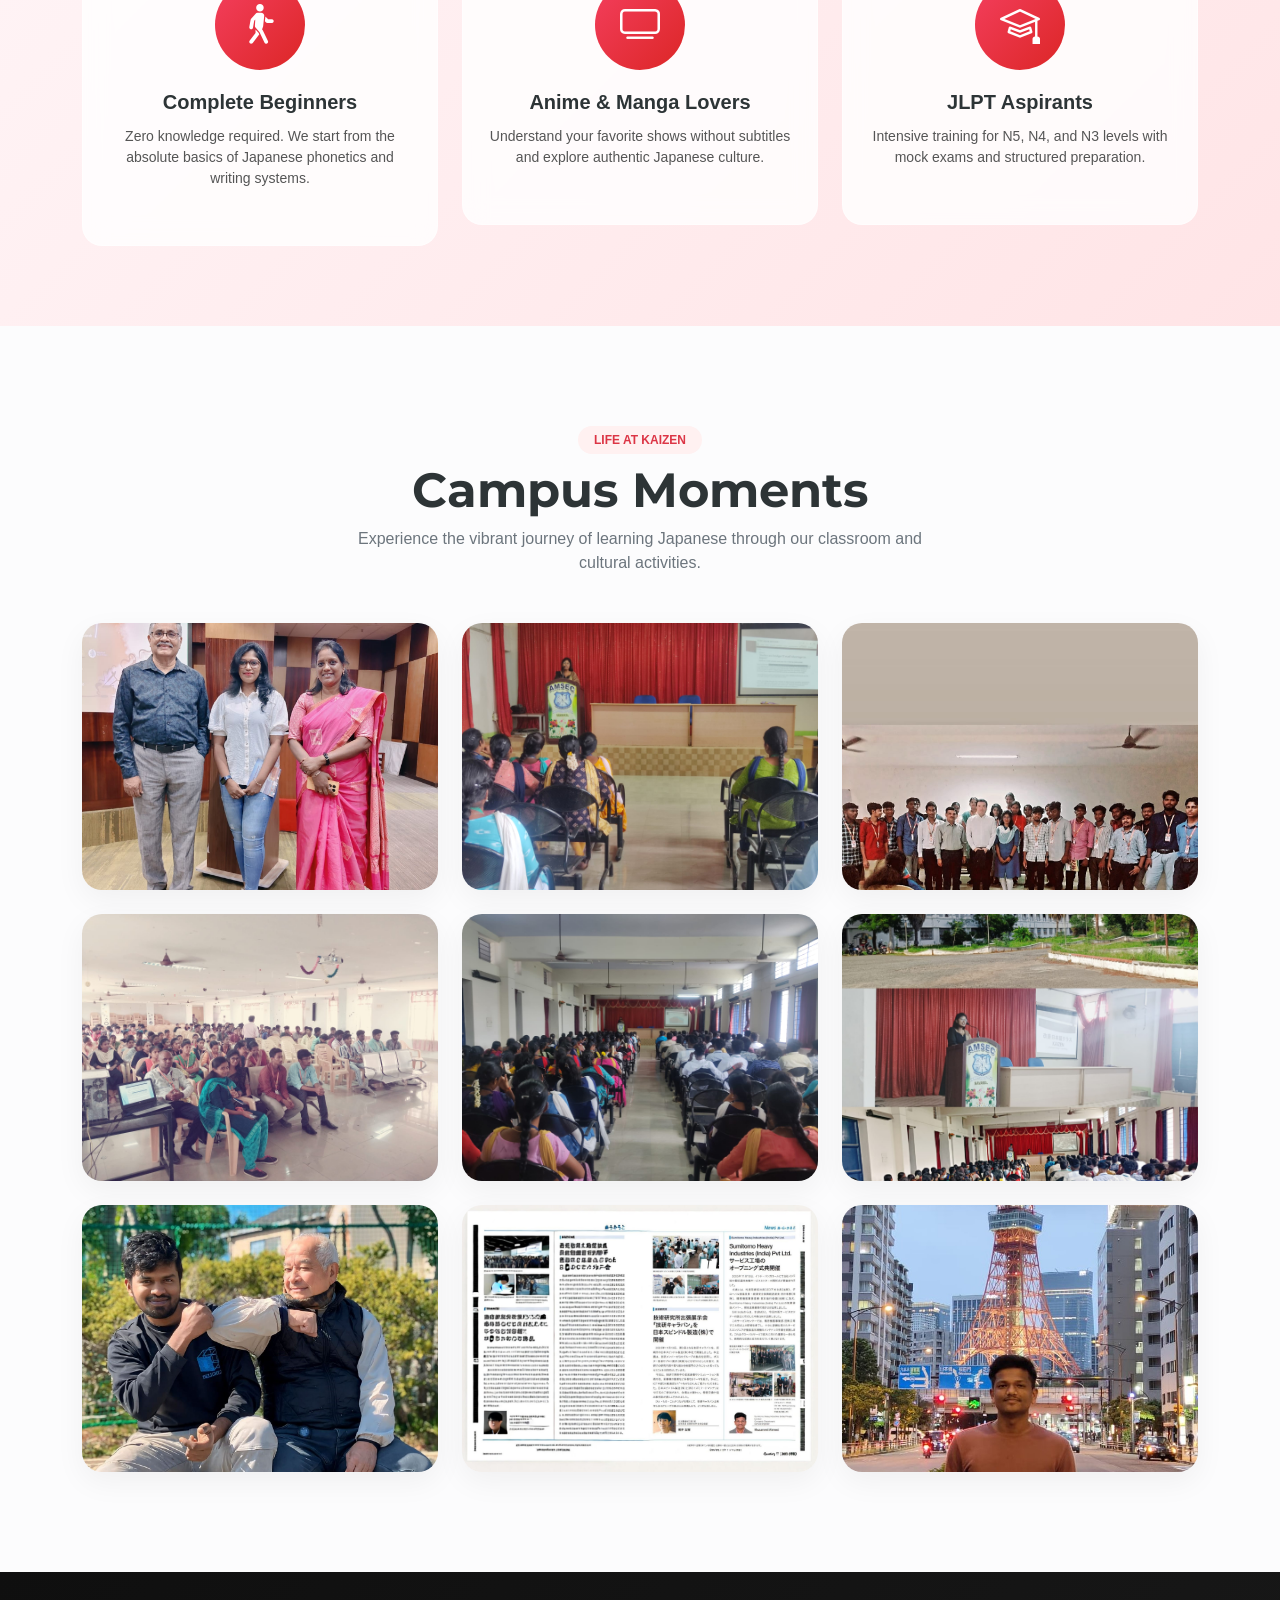
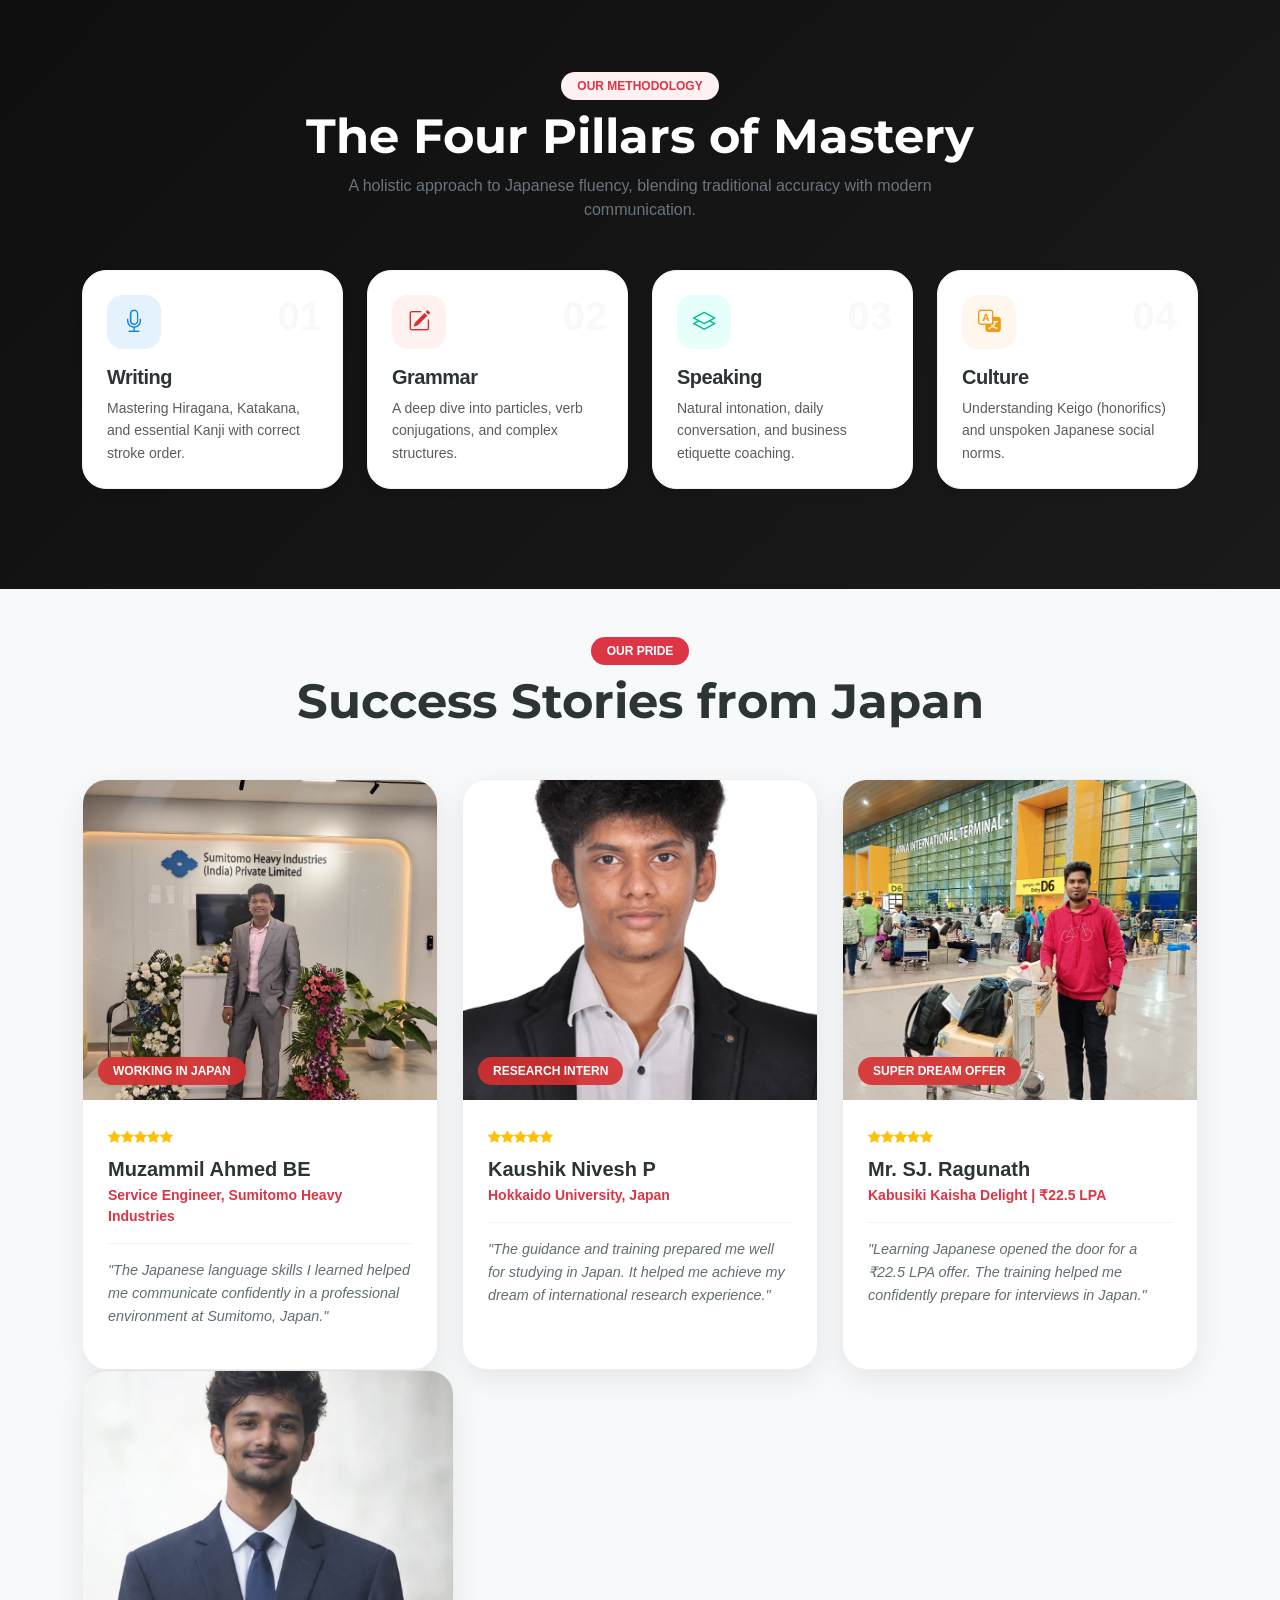
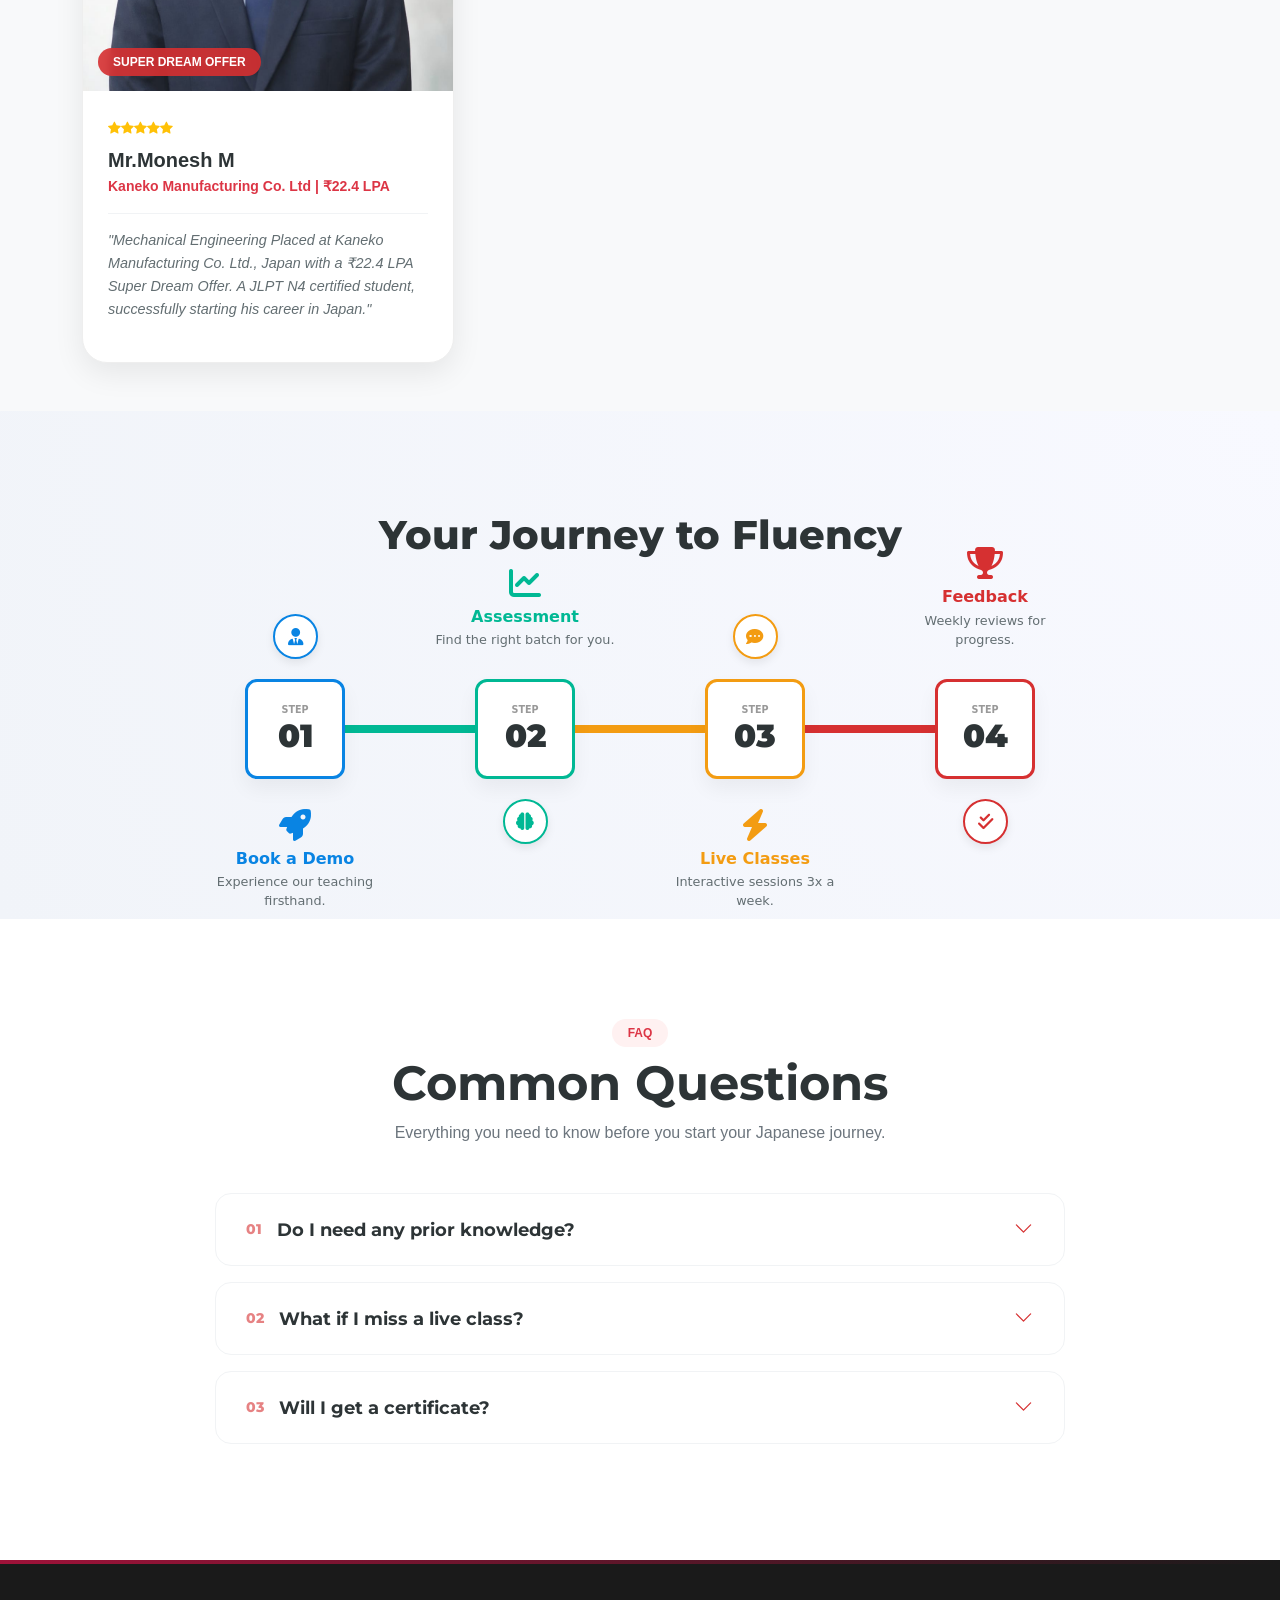
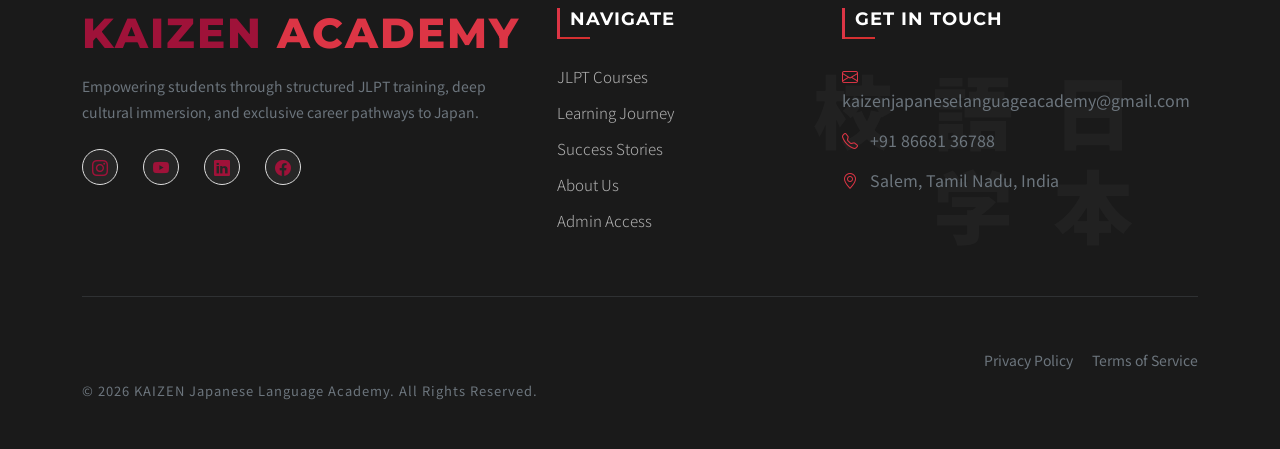
==== commit 0656bb12: "Updated project files2" ====
--- a/index.html
+++ b/index.html
@@ -460,7 +460,7 @@
             </div>
 
             <div class="col-lg-4 col-md-6">
-                <div class="testimonial-card-large featured-border">
+                <div class="testimonial-card-large ">
                     <div class="student-image-container">
                         <img src="IMG/s1.jpeg" alt="Kaushik Nivesh" class="student-img-big">
                         <div class="student-badge">Research Intern</div>
@@ -480,9 +480,9 @@
                 <div class="testimonial-card-large">
                     <div class="student-image-container">
                         <img src="IMG/s5.png" alt="SJ Ragunath" class="student-img-big">
-                        <div class="student-badge">Super Dream Offer</div>
-                    </div>
-                    <div class="testimonial-content-big">
+                        <div class="student-badge ">Super Dream Offer</div>
+                    </div>
+                    <div class="testimonial-content-big ">
                         <div class="stars text-warning mb-2">
                             <i class="bi bi-star-fill"></i><i class="bi bi-star-fill"></i><i class="bi bi-star-fill"></i><i class="bi bi-star-fill"></i><i class="bi bi-star-fill"></i>
                         </div>
